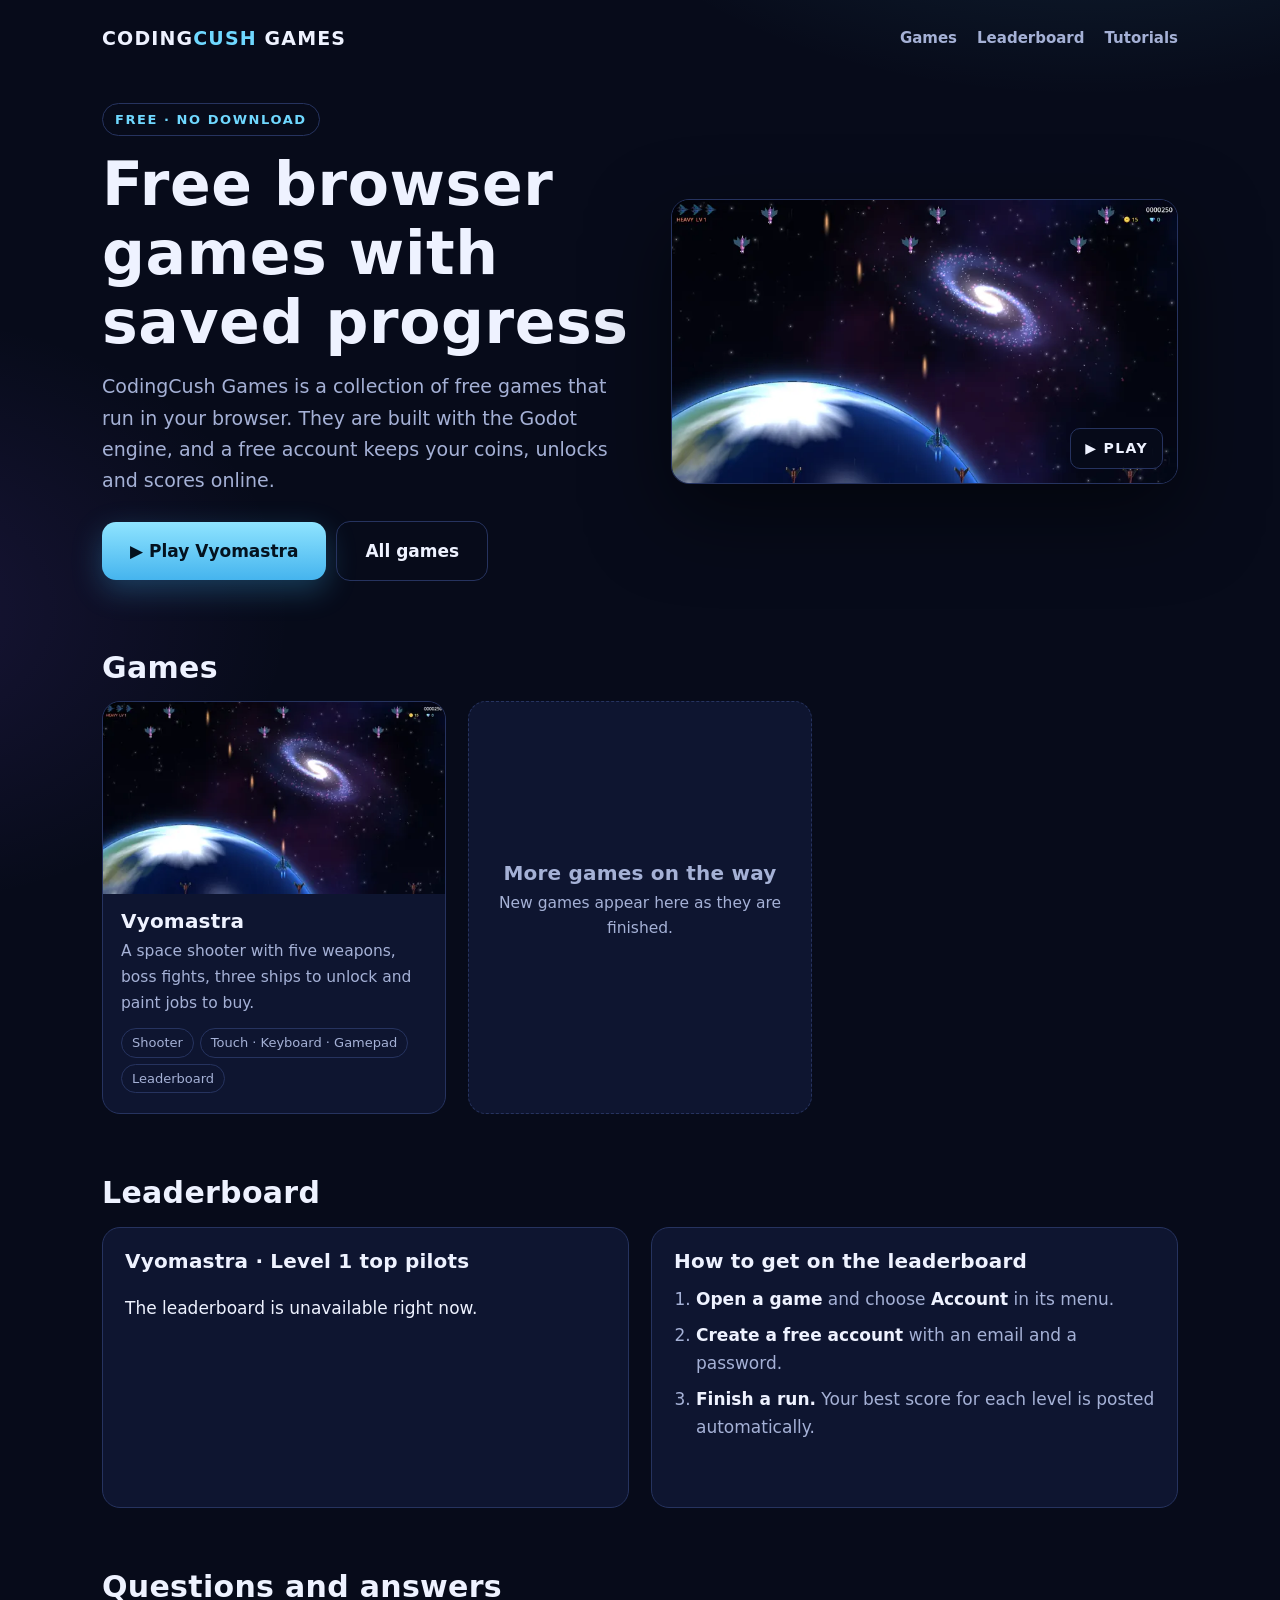
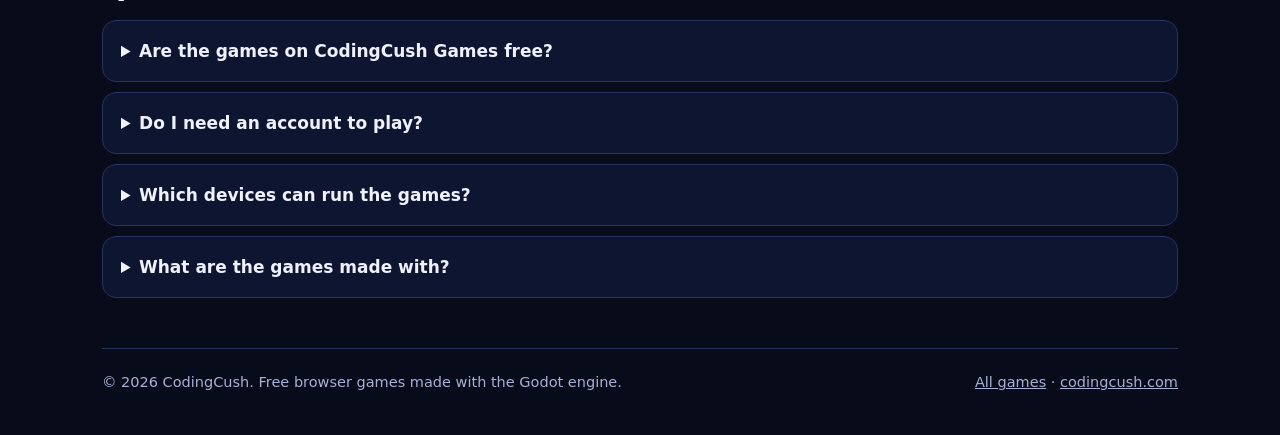
==== index.html @ fcf0a55e "Add games site: hub pages, Vyomastra web build and games API Static pages for games.codingcush.com (" ====
<!DOCTYPE html>
<html lang="en">
<head>
<meta charset="utf-8">
<meta name="viewport" content="width=device-width, initial-scale=1">
<title>CodingCush Games: free browser games with saved progress</title>
<meta name="description" content="Play free games in your browser with no download. Made with the Godot engine by CodingCush. A free account saves your progress and posts your scores to the global leaderboard.">
<link rel="canonical" href="https://games.codingcush.com/">
<meta name="robots" content="index, follow, max-image-preview:large">
<meta property="og:type" content="website">
<meta property="og:site_name" content="CodingCush Games">
<meta property="og:title" content="CodingCush Games: free browser games with saved progress">
<meta property="og:description" content="Play free games in your browser with no download. Made with the Godot engine by CodingCush. A free account saves your progress and posts your scores to the global leaderboard.">
<meta property="og:url" content="https://games.codingcush.com/">
<meta property="og:image" content="https://games.codingcush.com/assets/vyomastra-og.jpg">
<meta property="og:image:width" content="1200">
<meta property="og:image:height" content="630">
<meta name="twitter:card" content="summary_large_image">
<meta name="theme-color" content="#070b1a">
<link rel="icon" href="/favicon.png" type="image/png">
<link rel="apple-touch-icon" href="/icon-192.png">
<link rel="preload" as="image" href="/assets/vyomastra-800.webp" imagesrcset="/assets/vyomastra-480.webp 480w, /assets/vyomastra-800.webp 800w, /assets/vyomastra-1280.webp 1280w" imagesizes="(max-width: 820px) 94vw, 540px" fetchpriority="high">
<style>:root{--bg:#070b1a;--panel:#0e1530;--line:#26335f;--text:#eef2ff;--muted:#a5b1d6;--accent:#6fd8ff;--gold:#ffd166;--radius:18px}
*{box-sizing:border-box}
html{scroll-behavior:smooth}
body{margin:0;background:var(--bg);color:var(--text);font:17px/1.65 system-ui,-apple-system,"Segoe UI",Roboto,Helvetica,Arial,sans-serif;-webkit-font-smoothing:antialiased;
 background-image:radial-gradient(900px 500px at 85% -10%,rgba(95,212,255,.15),transparent 60%),radial-gradient(700px 500px at -10% 30%,rgba(140,90,255,.13),transparent 60%);background-repeat:no-repeat}
a{color:var(--accent)}
img{max-width:100%;height:auto;display:block}
.skip{position:absolute;left:-999px}.skip:focus{left:12px;top:12px;background:#fff;color:#000;padding:8px 12px;border-radius:8px;z-index:9}
:focus-visible{outline:3px solid var(--gold);outline-offset:3px;border-radius:6px}
.wrap{max-width:1120px;margin:0 auto;padding:0 22px}
header.top{display:flex;align-items:center;justify-content:space-between;gap:12px;padding:18px 0}
.brand{font-weight:800;font-size:19px;letter-spacing:.06em;text-decoration:none;color:var(--text)}
.brand span{color:var(--accent)}
nav a{color:var(--muted);text-decoration:none;margin-left:20px;font-weight:600;font-size:15px;padding:8px 0;display:inline-block}
nav a:hover{color:var(--text)}
h1,h2,h3{line-height:1.15;margin:0;letter-spacing:.01em}
h1{font-size:clamp(34px,5.6vw,60px);font-weight:800}
h2{font-size:clamp(24px,3vw,30px);margin-bottom:16px}
h3{font-size:20px}
.hero{display:grid;grid-template-columns:1.05fr 1fr;gap:36px;align-items:center;padding:26px 0 48px}
.tag{display:inline-block;font-size:13px;font-weight:700;letter-spacing:.12em;text-transform:uppercase;color:var(--accent);border:1px solid var(--line);border-radius:99px;padding:5px 12px;margin-bottom:14px}
.lead{color:var(--muted);font-size:19px;max-width:48ch;margin:14px 0 24px}
.btn{display:inline-flex;align-items:center;gap:10px;background:linear-gradient(180deg,#8fe4ff,#45b4ee);color:#04121f;font-weight:800;text-decoration:none;padding:15px 28px;border-radius:14px;box-shadow:0 10px 30px rgba(63,180,240,.3);transition:transform .15s}
.btn:hover{transform:translateY(-2px)}
.btn.ghost{background:none;color:var(--text);border:1px solid var(--line);box-shadow:none;margin-left:10px}
.shot{position:relative;border-radius:var(--radius);overflow:hidden;border:1px solid var(--line);box-shadow:0 30px 80px rgba(0,0,0,.5);display:block;aspect-ratio:1366/768;background:#050816}
.shot .badge{position:absolute;right:14px;bottom:14px;background:rgba(7,11,26,.85);border:1px solid var(--line);padding:8px 14px;border-radius:10px;font-weight:800;font-size:14px;letter-spacing:.1em;color:var(--text)}
section{padding:22px 0 40px}
.grid{display:grid;grid-template-columns:repeat(auto-fill,minmax(260px,1fr));gap:22px}
.card{background:var(--panel);border:1px solid var(--line);border-radius:var(--radius);overflow:hidden;text-decoration:none;color:var(--text);display:flex;flex-direction:column;transition:transform .18s,border-color .18s}
a.card:hover{transform:translateY(-4px);border-color:var(--accent)}
.card .body{padding:16px 18px 20px}
.card p{color:var(--muted);margin:6px 0 12px;font-size:15.5px}
.chips{display:flex;flex-wrap:wrap;gap:6px;padding:0;margin:0;list-style:none}
.chips li{font-size:13px;color:var(--muted);border:1px solid var(--line);border-radius:99px;padding:3px 10px}
.card.soon{align-items:center;justify-content:center;text-align:center;min-height:280px;border-style:dashed;color:var(--muted);padding:24px}
.cols{display:grid;grid-template-columns:1fr 1fr;gap:22px}
.panel{background:var(--panel);border:1px solid var(--line);border-radius:var(--radius);padding:22px}
.panel h3{margin-bottom:12px}
.board{list-style:none;margin:0;padding:0;min-height:200px}
.board li{display:flex;gap:12px;padding:9px 0;border-bottom:1px solid var(--line)}
.board li:last-child{border:0}
.board .place{width:26px;color:var(--muted);font-weight:700}
.board li:first-child .place,.board li:first-child .score{color:var(--gold)}
.board .name{flex:1}
.board .score{font-variant-numeric:tabular-nums;font-weight:700}
.steps{margin:0;padding-left:22px;color:var(--muted)}
.steps li{margin-bottom:8px}
.steps b,.prose b{color:var(--text)}
.prose{max-width:72ch}
.prose p,.prose li{color:var(--muted)}
.prose p{margin:0 0 14px}
table{width:100%;border-collapse:collapse;font-size:15.5px}
caption{text-align:left;color:var(--muted);padding-bottom:8px}
th,td{text-align:left;padding:10px 12px;border-bottom:1px solid var(--line)}
th{color:var(--muted);font-weight:700;font-size:13px;letter-spacing:.06em;text-transform:uppercase}
.scroll{overflow-x:auto}
kbd{background:#182247;border:1px solid var(--line);border-bottom-width:3px;border-radius:7px;padding:1px 8px;font:600 14px ui-monospace,Menlo,Consolas,monospace;color:var(--text)}
.shots{display:grid;grid-template-columns:repeat(auto-fit,minmax(150px,250px));gap:16px}
.shots img{border-radius:14px;border:1px solid var(--line);width:100%}
details{background:var(--panel);border:1px solid var(--line);border-radius:14px;padding:4px 18px;margin-bottom:10px}
summary{cursor:pointer;font-weight:700;padding:12px 0;font-size:17px}
details p{color:var(--muted);margin:0 0 14px}
.crumbs{color:var(--muted);font-size:14px;padding:4px 0 0}
.crumbs a{color:var(--muted)}
.note{border-left:3px solid var(--gold);padding:6px 14px;color:var(--muted);margin:0 0 18px}
footer{border-top:1px solid var(--line);color:var(--muted);padding:22px 0 40px;font-size:14.5px;display:flex;justify-content:space-between;flex-wrap:wrap;gap:10px}
footer a{color:var(--muted)}
@media (max-width:820px){.hero,.cols{grid-template-columns:1fr}.hero{padding-top:8px}nav a{margin-left:14px}.btn.ghost{margin:10px 0 0}}
@media (prefers-reduced-motion:reduce){*{transition:none!important;scroll-behavior:auto}}</style>
<script type="application/ld+json">{"@context":"https://schema.org","@graph":[{"@type":"WebSite","@id":"https://games.codingcush.com/#site","url":"https://games.codingcush.com/","name":"CodingCush Games","description":"Free browser games made with the Godot engine.","publisher":{"@id":"https://codingcush.com/#org"},"inLanguage":"en"},{"@type":"Organization","@id":"https://codingcush.com/#org","name":"CodingCush","url":"https://codingcush.com/"},{"@type":"ItemList","name":"Games","itemListElement":[{"@type":"ListItem","position":1,"url":"https://games.codingcush.com/vyomastra/","name":"Vyomastra"}]},{"@type":"FAQPage","mainEntity":[{"@type":"Question","name":"Are the games on CodingCush Games free?","acceptedAnswer":{"@type":"Answer","text":"Yes. Every game on CodingCush Games is free to play in the browser. There is nothing to download or install, and an account is optional."}},{"@type":"Question","name":"Do I need an account to play?","acceptedAnswer":{"@type":"Answer","text":"No. You can play as a guest and your progress is saved in that browser. A free account saves your progress online, so it follows you to another device, and puts your best scores on the global leaderboard."}},{"@type":"Question","name":"Which devices can run the games?","acceptedAnswer":{"@type":"Answer","text":"The games run in a current version of Chrome, Edge, Firefox or Safari on a phone, tablet, laptop or desktop computer. You can play with touch, a keyboard or a gamepad."}},{"@type":"Question","name":"What are the games made with?","acceptedAnswer":{"@type":"Answer","text":"The games are made with Godot 4, a free and open-source game engine, and exported to WebAssembly so they run inside the browser."}}]}]}</script>
</head>
<body>
<a class="skip" href="#main">Skip to content</a>
<div class="wrap">
<header class="top">
  <a class="brand" href="/">CODING<span>CUSH</span> GAMES</a>
  <nav aria-label="Main"><a href="/#games">Games</a><a href="/#leaderboard">Leaderboard</a><a href="https://codingcush.com/">Tutorials</a></nav>
</header>
<main id="main">

<div class="hero">
  <div>
    <span class="tag">Free · No download</span>
    <h1>Free browser games with saved progress</h1>
    <p class="lead">CodingCush Games is a collection of free games that run in your browser. They are built with the Godot engine, and a free account keeps your coins, unlocks and scores online.</p>
    <a class="btn" href="/vyomastra/play/">▶ Play Vyomastra</a><a class="btn ghost" href="#games">All games</a>
  </div>
  <a class="shot" href="/vyomastra/" aria-label="Vyomastra: game details and how to play"><img src="/assets/vyomastra-800.webp" srcset="/assets/vyomastra-480.webp 480w, /assets/vyomastra-800.webp 800w, /assets/vyomastra-1280.webp 1280w" sizes="(max-width: 820px) 94vw, 540px" width="1366" height="768" alt="Vyomastra gameplay: a blue fighter above Earth shooting at enemy ships near a spiral galaxy" fetchpriority="high" decoding="async"><span class="badge">▶ PLAY</span></a>
</div>

<section id="games" aria-labelledby="games-h">
  <h2 id="games-h">Games</h2>
  <div class="grid">
    <a class="card" href="/vyomastra/">
      <img src="/assets/vyomastra-480.webp" width="480" height="270" alt="" loading="lazy" decoding="async">
      <div class="body">
        <h3>Vyomastra</h3>
        <p>A space shooter with five weapons, boss fights, three ships to unlock and paint jobs to buy.</p>
        <ul class="chips"><li>Shooter</li><li>Touch · Keyboard · Gamepad</li><li>Leaderboard</li></ul>
      </div>
    </a>
    <div class="card soon"><div><h3>More games on the way</h3><p>New games appear here as they are finished.</p></div></div>
  </div>
</section>

<section id="leaderboard" aria-labelledby="board-h">
  <h2 id="board-h">Leaderboard</h2>
  <div class="cols">
    <div class="panel">
      <h3>Vyomastra · Level 1 top pilots</h3>
      <ol class="board" id="board" aria-live="polite"><li><span class="name">Loading…</span></li></ol>
    </div>
    <div class="panel">
      <h3>How to get on the leaderboard</h3>
      <ol class="steps">
        <li><b>Open a game</b> and choose <b>Account</b> in its menu.</li>
        <li><b>Create a free account</b> with an email and a password.</li>
        <li><b>Finish a run.</b> Your best score for each level is posted automatically.</li>
      </ol>
    </div>
  </div>
</section>

<section aria-labelledby="faq-h">
  <h2 id="faq-h">Questions and answers</h2>
  <details><summary>Are the games on CodingCush Games free?</summary><p>Yes. Every game on CodingCush Games is free to play in the browser. There is nothing to download or install, and an account is optional.</p></details><details><summary>Do I need an account to play?</summary><p>No. You can play as a guest and your progress is saved in that browser. A free account saves your progress online, so it follows you to another device, and puts your best scores on the global leaderboard.</p></details><details><summary>Which devices can run the games?</summary><p>The games run in a current version of Chrome, Edge, Firefox or Safari on a phone, tablet, laptop or desktop computer. You can play with touch, a keyboard or a gamepad.</p></details><details><summary>What are the games made with?</summary><p>The games are made with Godot 4, a free and open-source game engine, and exported to WebAssembly so they run inside the browser.</p></details>
</section>
<script>(async function(){const b=document.getElementById("board");if(!b)return;
const one=(t)=>{b.textContent="";const li=document.createElement("li"),s=document.createElement("span");s.className="name";s.textContent=t;li.append(s);b.append(li)};
try{const r=await fetch("/api/index.php?action=scores&game=vyomastra&level=1&limit=8");const rows=(await r.json()).scores||[];
if(!rows.length){one("No scores yet. Be the first!");return}
b.textContent="";rows.forEach((x,i)=>{const li=document.createElement("li");[["place",i+1],["name",x.name],["score",Number(x.score).toLocaleString("en")]].forEach(([c,t])=>{const s=document.createElement("span");s.className=c;s.textContent=t;li.append(s)});b.append(li)})}
catch(e){one("The leaderboard is unavailable right now.")}})();</script>

</main>
<footer><span>© 2026 CodingCush. Free browser games made with the Godot engine.</span><span><a href="/">All games</a> · <a href="https://codingcush.com/">codingcush.com</a></span></footer>
</div>
</body>
</html>
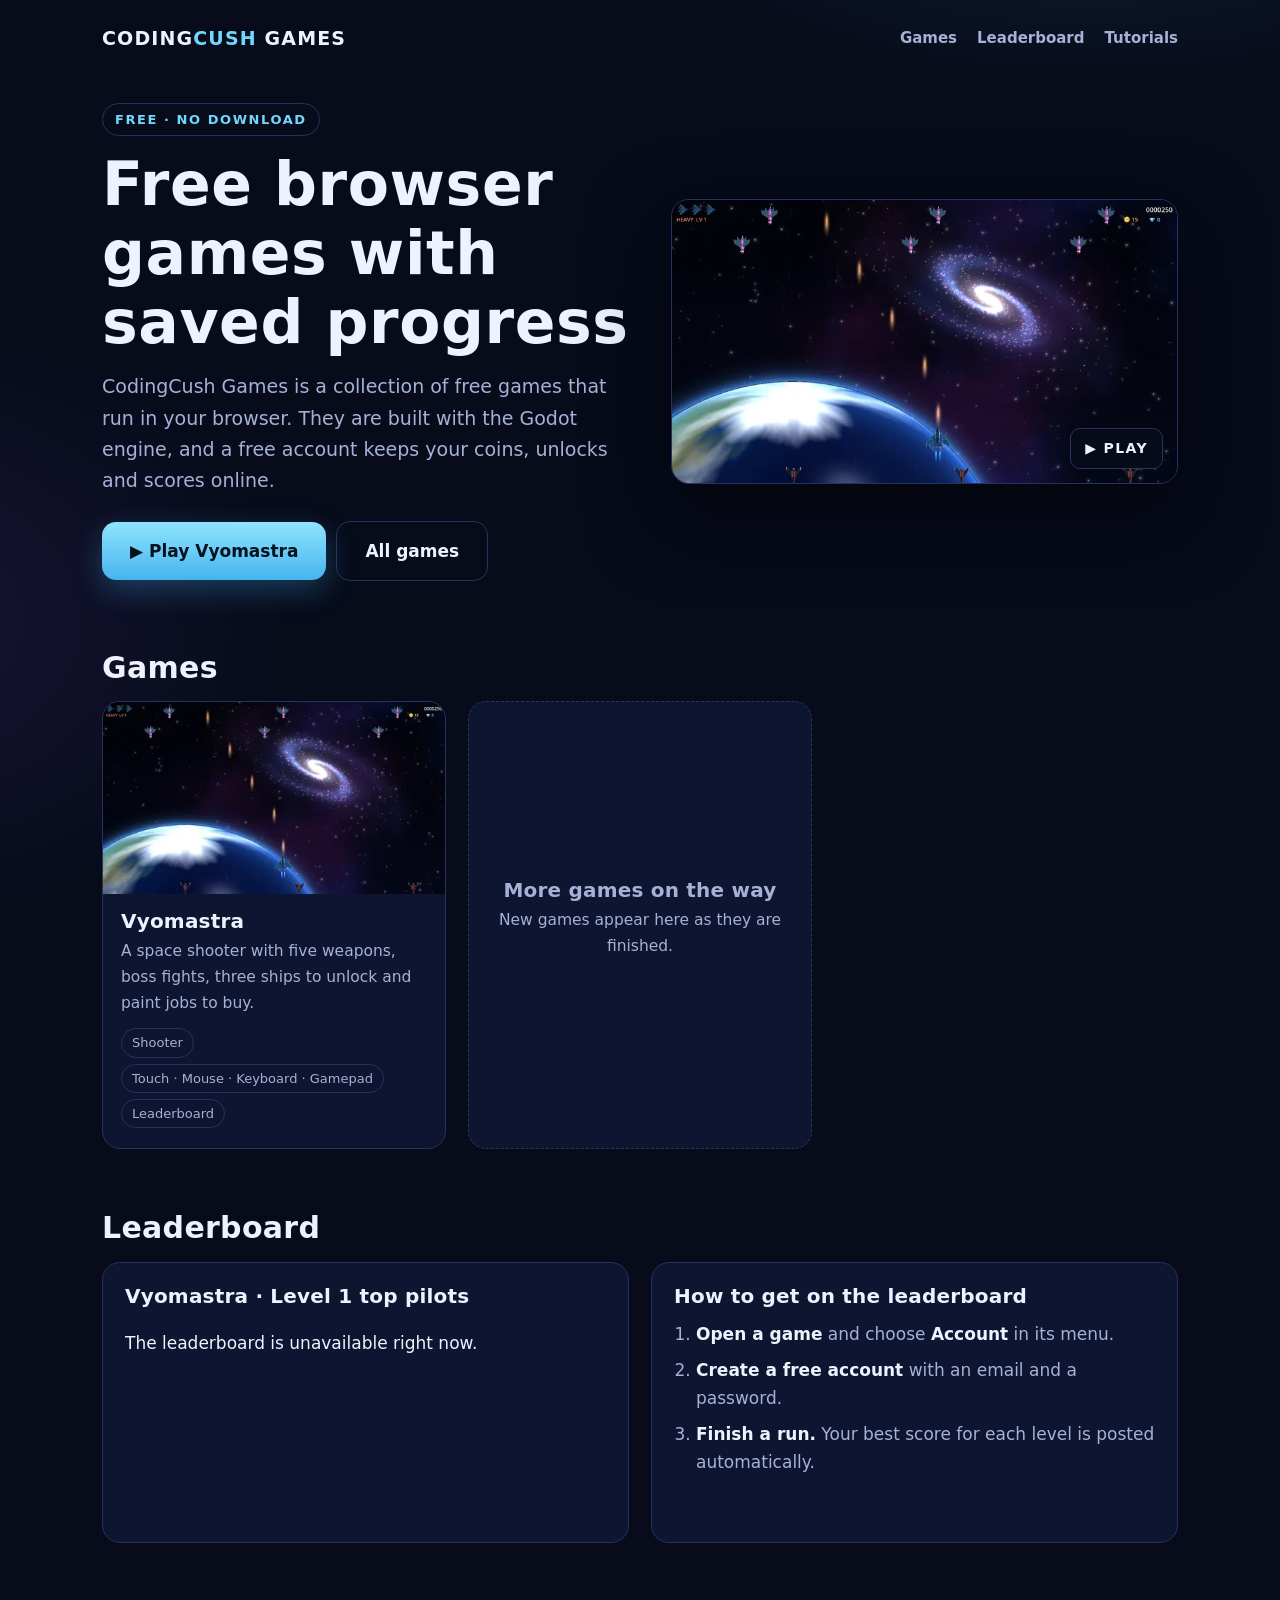
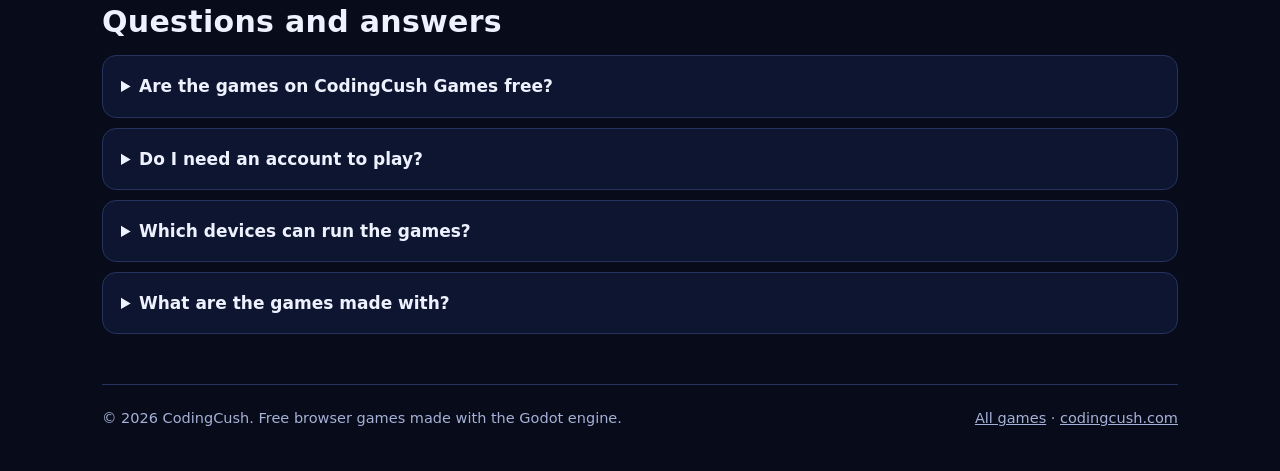
==== commit b6b40ec7: "Update Vyomastra: level 2, touch and mouse controls, new icon Game build now includes the Rock Belt " ====
--- a/index.html
+++ b/index.html
@@ -119,7 +119,7 @@
       <div class="body">
         <h3>Vyomastra</h3>
         <p>A space shooter with five weapons, boss fights, three ships to unlock and paint jobs to buy.</p>
-        <ul class="chips"><li>Shooter</li><li>Touch · Keyboard · Gamepad</li><li>Leaderboard</li></ul>
+        <ul class="chips"><li>Shooter</li><li>Touch · Mouse · Keyboard · Gamepad</li><li>Leaderboard</li></ul>
       </div>
     </a>
     <div class="card soon"><div><h3>More games on the way</h3><p>New games appear here as they are finished.</p></div></div>
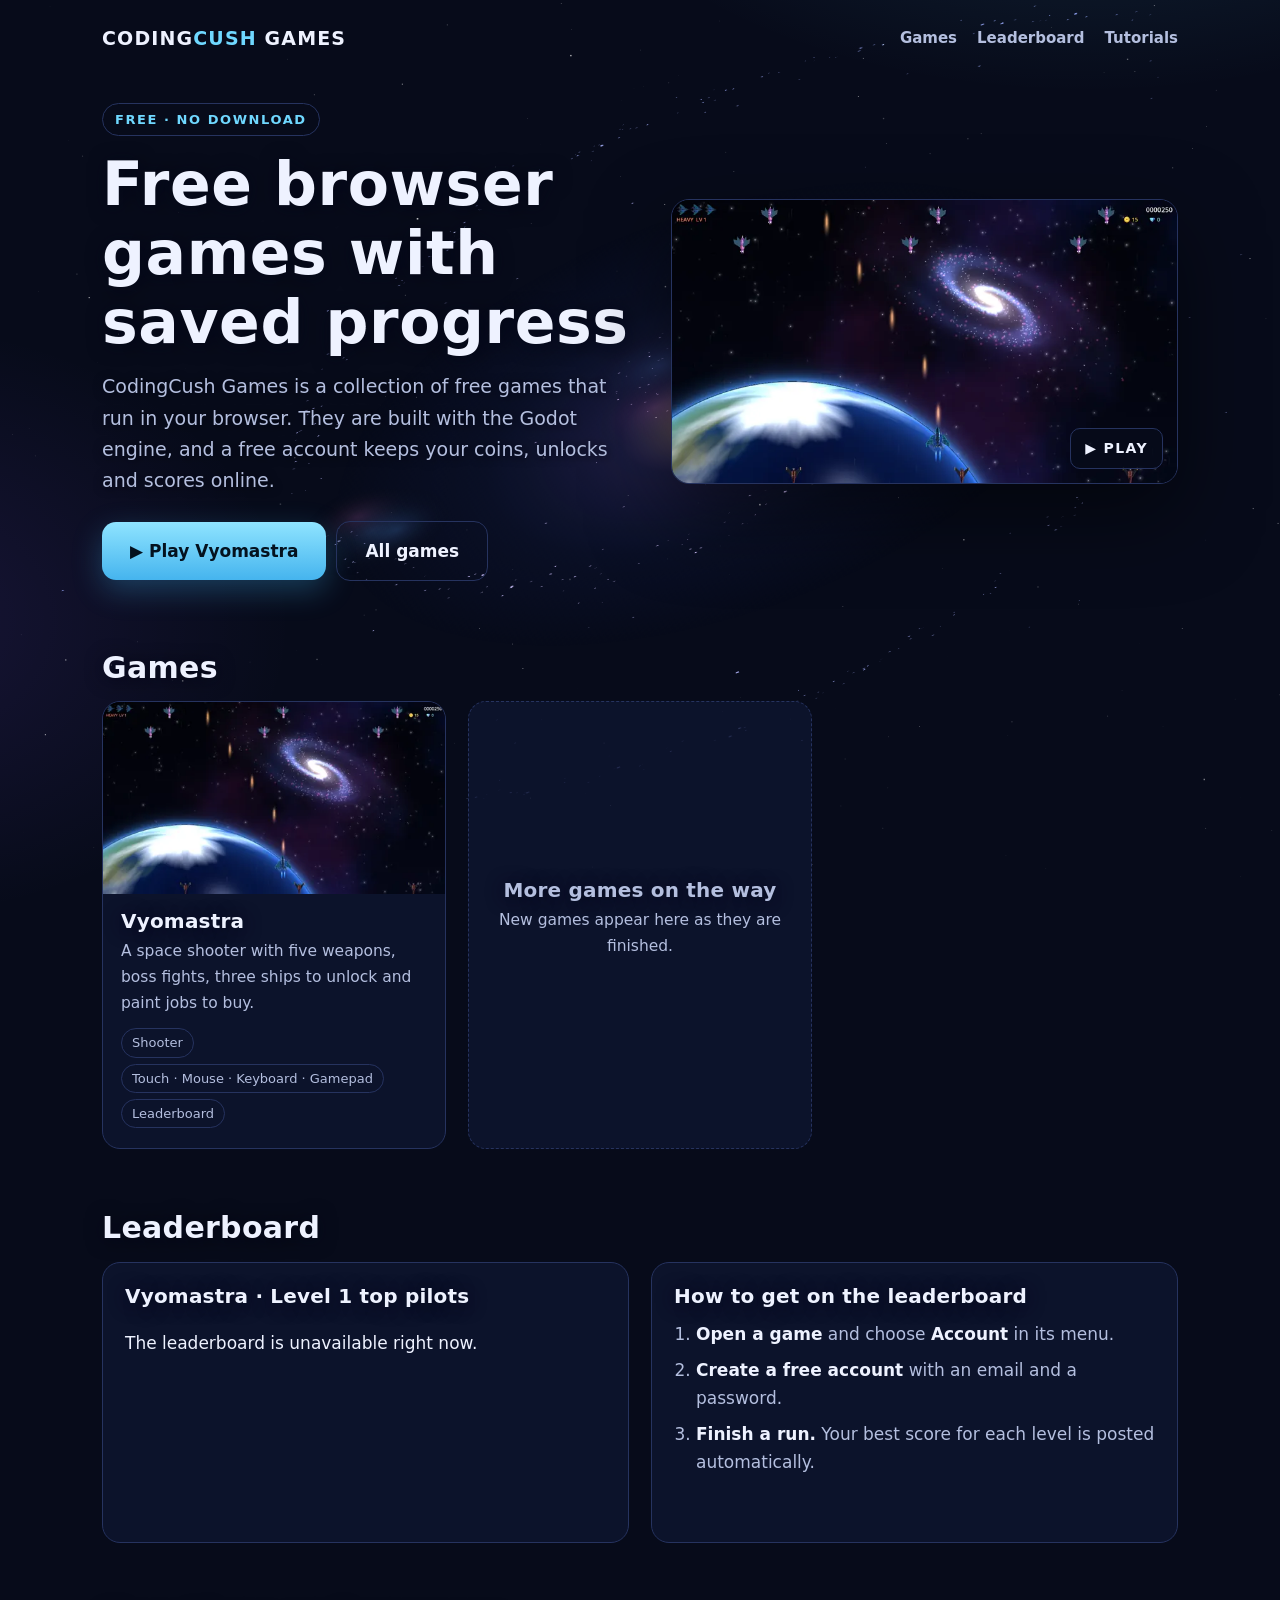
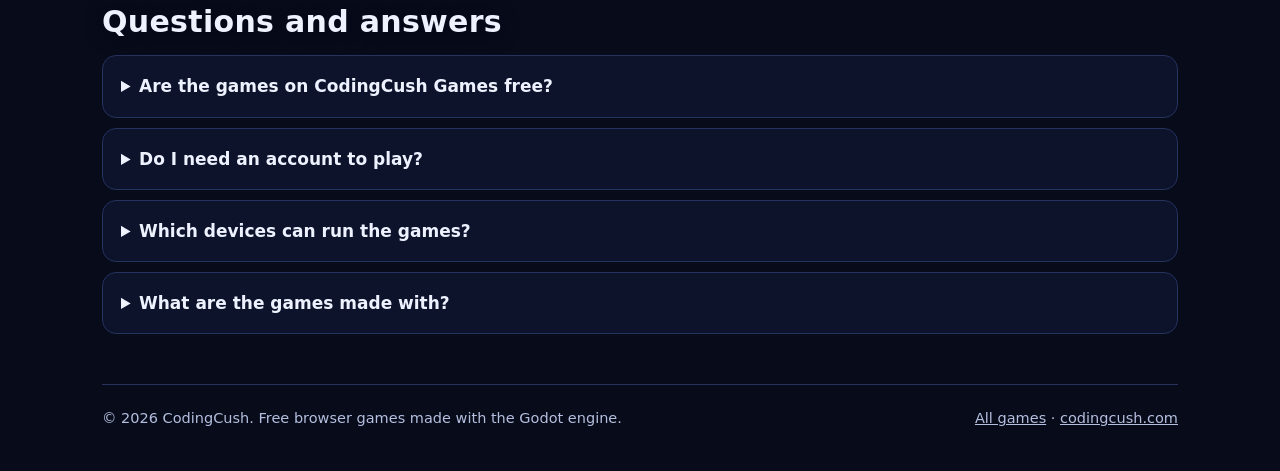
==== commit 02edf982: "Add animated galaxy background to the site pages A canvas behind the content draws a slowly turning " ====
--- a/index.html
+++ b/index.html
@@ -17,11 +17,15 @@
 <meta property="og:image:height" content="630">
 <meta name="twitter:card" content="summary_large_image">
 <meta name="theme-color" content="#070b1a">
-<link rel="icon" href="/favicon.png" type="image/png">
-<link rel="apple-touch-icon" href="/icon-192.png">
+<link rel="icon" href="/favicon.ico" sizes="any">
+<link rel="icon" href="/favicon.png" type="image/png" sizes="64x64">
+<link rel="icon" href="/icon-192.png" type="image/png" sizes="192x192">
+<link rel="apple-touch-icon" href="/apple-touch-icon.png">
+<link rel="manifest" href="/site.webmanifest">
 <link rel="preload" as="image" href="/assets/vyomastra-800.webp" imagesrcset="/assets/vyomastra-480.webp 480w, /assets/vyomastra-800.webp 800w, /assets/vyomastra-1280.webp 1280w" imagesizes="(max-width: 820px) 94vw, 540px" fetchpriority="high">
-<style>:root{--bg:#070b1a;--panel:#0e1530;--line:#26335f;--text:#eef2ff;--muted:#a5b1d6;--accent:#6fd8ff;--gold:#ffd166;--radius:18px}
+<style>:root{--bg:#070b1a;--panel:rgba(14,21,48,.82);--line:#26335f;--text:#eef2ff;--muted:#b4bfdf;--accent:#6fd8ff;--gold:#ffd166;--radius:18px}
 *{box-sizing:border-box}
+#sky{position:fixed;inset:0;width:100%;height:100%;z-index:-1;pointer-events:none;opacity:0;transition:opacity 1.2s}
 html{scroll-behavior:smooth}
 body{margin:0;background:var(--bg);color:var(--text);font:17px/1.65 system-ui,-apple-system,"Segoe UI",Roboto,Helvetica,Arial,sans-serif;-webkit-font-smoothing:antialiased;
  background-image:radial-gradient(900px 500px at 85% -10%,rgba(95,212,255,.15),transparent 60%),radial-gradient(700px 500px at -10% 30%,rgba(140,90,255,.13),transparent 60%);background-repeat:no-repeat}
@@ -35,7 +39,8 @@
 .brand span{color:var(--accent)}
 nav a{color:var(--muted);text-decoration:none;margin-left:20px;font-weight:600;font-size:15px;padding:8px 0;display:inline-block}
 nav a:hover{color:var(--text)}
-h1,h2,h3{line-height:1.15;margin:0;letter-spacing:.01em}
+h1,h2,h3{line-height:1.15;margin:0;letter-spacing:.01em;text-shadow:0 2px 18px rgba(4,8,24,.9)}
+.lead,.prose p,.crumbs{text-shadow:0 1px 10px rgba(4,8,24,.95)}
 h1{font-size:clamp(34px,5.6vw,60px);font-weight:800}
 h2{font-size:clamp(24px,3vw,30px);margin-bottom:16px}
 h3{font-size:20px}
@@ -93,6 +98,7 @@
 <script type="application/ld+json">{"@context":"https://schema.org","@graph":[{"@type":"WebSite","@id":"https://games.codingcush.com/#site","url":"https://games.codingcush.com/","name":"CodingCush Games","description":"Free browser games made with the Godot engine.","publisher":{"@id":"https://codingcush.com/#org"},"inLanguage":"en"},{"@type":"Organization","@id":"https://codingcush.com/#org","name":"CodingCush","url":"https://codingcush.com/"},{"@type":"ItemList","name":"Games","itemListElement":[{"@type":"ListItem","position":1,"url":"https://games.codingcush.com/vyomastra/","name":"Vyomastra"}]},{"@type":"FAQPage","mainEntity":[{"@type":"Question","name":"Are the games on CodingCush Games free?","acceptedAnswer":{"@type":"Answer","text":"Yes. Every game on CodingCush Games is free to play in the browser. There is nothing to download or install, and an account is optional."}},{"@type":"Question","name":"Do I need an account to play?","acceptedAnswer":{"@type":"Answer","text":"No. You can play as a guest and your progress is saved in that browser. A free account saves your progress online, so it follows you to another device, and puts your best scores on the global leaderboard."}},{"@type":"Question","name":"Which devices can run the games?","acceptedAnswer":{"@type":"Answer","text":"The games run in a current version of Chrome, Edge, Firefox or Safari on a phone, tablet, laptop or desktop computer. You can play with touch, a keyboard or a gamepad."}},{"@type":"Question","name":"What are the games made with?","acceptedAnswer":{"@type":"Answer","text":"The games are made with Godot 4, a free and open-source game engine, and exported to WebAssembly so they run inside the browser."}}]}]}</script>
 </head>
 <body>
+<canvas id="sky" aria-hidden="true"></canvas>
 <a class="skip" href="#main">Skip to content</a>
 <div class="wrap">
 <header class="top">
@@ -158,5 +164,50 @@
 </main>
 <footer><span>© 2026 CodingCush. Free browser games made with the Godot engine.</span><span><a href="/">All games</a> · <a href="https://codingcush.com/">codingcush.com</a></span></footer>
 </div>
+<script>(function(){
+var c=document.getElementById("sky");if(!c||!c.getContext)return;
+var still=matchMedia("(prefers-reduced-motion: reduce)").matches,x=c.getContext("2d"),W,H,D,stars=[],gal,gs,left=0,clouds=0,t=0,mx=0,my=0,px=0,py=0,cx=-999,cy=-999,run=true;
+function rnd(a,b){return a+Math.random()*(b-a)}
+function galaxy(){ // drawn once into its own canvas, then only rotated: cheap on every frame
+ gs=Math.round(Math.min(Math.max(W,H)*1.15,1500)*D);gal=document.createElement("canvas");gal.width=gal.height=gs;
+ var g=gal.getContext("2d"),m=gs/2;
+ var core=g.createRadialGradient(m,m,0,m,m,m*.55);core.addColorStop(0,"rgba(255,240,215,.9)");core.addColorStop(.06,"rgba(255,205,160,.42)");core.addColorStop(.25,"rgba(130,110,255,.16)");core.addColorStop(.6,"rgba(70,100,255,.05)");core.addColorStop(1,"rgba(60,90,255,0)");
+ g.fillStyle=core;g.fillRect(0,0,gs,gs);g.globalCompositeOperation="lighter";left=W<700?3600:9000;clouds=70;paint();
+}
+function paint(){ // a slice per frame, so building the picture never makes the page stutter
+ var g=gal.getContext("2d"),m=gs/2,i,r,a,k,n=Math.min(left,500);
+ for(i=0;i<n;i++){k=Math.pow(Math.random(),.62);r=k*m*.96;a=(left-i)%2*3.1416+k*5.6+rnd(-.26,.26)*(1.15-k)+(Math.random()<.18?rnd(-1.2,1.2):0);
+  g.fillStyle="rgba("+Math.round(150+105*(1-k))+","+Math.round(170+50*(1-k))+",255,"+(0.3+Math.random()*.65).toFixed(2)+")";
+  var s=(Math.random()<.05?2.8:rnd(.8,1.9))*D;g.fillRect(m+Math.cos(a)*r+rnd(-9,9)*D*k,m+Math.sin(a)*r+rnd(-9,9)*D*k,s,s);}
+ left-=n;
+ for(i=0;i<6&&clouds>0;i++,clouds--){k=Math.pow(Math.random(),.7);r=k*m*.85;a=(clouds%2)*3.1416+k*5.6+rnd(-.15,.15);var bx=m+Math.cos(a)*r,by=m+Math.sin(a)*r,br=rnd(30,80)*D,c2=g.createRadialGradient(bx,by,0,bx,by,br);c2.addColorStop(0,clouds%3?"rgba(90,160,255,.16)":"rgba(255,110,190,.14)");c2.addColorStop(1,"rgba(0,0,0,0)");g.fillStyle=c2;g.fillRect(bx-br,by-br,br*2,br*2);}
+ if(left>0||clouds>0){if(still)draw();requestAnimationFrame(paint)}else if(still)draw();
+}
+function size(){D=Math.min(window.devicePixelRatio||1,1.5);W=innerWidth;H=innerHeight;c.width=W*D;c.height=H*D;
+ stars=[];var n=Math.min(260,Math.round(W*H/5200)),i;for(i=0;i<n;i++)stars.push({x:Math.random(),y:Math.random(),z:rnd(.2,1),p:rnd(0,6.3),s:rnd(.6,1.7)});galaxy();draw();}
+function draw(){
+ x.setTransform(1,0,0,1,0,0);x.clearRect(0,0,c.width,c.height);
+ px+=(mx-px)*.05;py+=(my-py)*.05;
+ var gx=(W*(W<700?.5:.56)+px*-46)*D,gy=(H*.46+py*-32-scrollY*.1)*D,i,s,sx,sy,d,b;
+ x.save();x.translate(gx,gy);x.rotate(-.35);x.scale(1,.5);x.rotate(t*.03);x.globalAlpha=W<700?.6:.95;x.drawImage(gal,-gs/2,-gs/2);x.restore();
+ for(i=0;i<stars.length;i++){s=stars[i];
+  sx=((s.x*W+px*-70*s.z)%W+W)%W;sy=((s.y*H+py*-50*s.z-scrollY*.25*s.z)%H+H)%H;
+  d=Math.hypot(sx-cx,sy-cy);b=.35+.3*Math.sin(t*1.6+s.p)+(d<150?(1-d/150)*.9:0);
+  if(d<150){sx+=(sx-cx)/d*(150-d)*.12;sy+=(sy-cy)/d*(150-d)*.12}
+  x.globalAlpha=Math.min(1,b*s.z+.15);x.fillStyle=d<150?"#bfeaff":"#fff";var r=s.s*s.z*D*(d<150?1.5:1);x.fillRect(sx*D,sy*D,r,r);}
+ if(cx>-900){var h=x.createRadialGradient(cx*D,cy*D,0,cx*D,cy*D,190*D);h.addColorStop(0,"rgba(111,216,255,.11)");h.addColorStop(1,"rgba(111,216,255,0)");x.globalAlpha=1;x.fillStyle=h;x.fillRect((cx-190)*D,(cy-190)*D,380*D,380*D);}
+}
+function loop(){if(!run)return;t+=1/60;draw();requestAnimationFrame(loop)}
+function point(e){var p=e.touches?e.touches[0]:e;if(!p)return;cx=p.clientX;cy=p.clientY;mx=cx/W*2-1;my=cy/H*2-1;if(still)draw()}
+function start(){size();c.style.opacity=1;if(!still)requestAnimationFrame(loop);
+ addEventListener("pointermove",point,{passive:true});addEventListener("touchmove",point,{passive:true});
+ addEventListener("pointerleave",function(){cx=cy=-999});
+ var rt;addEventListener("resize",function(){clearTimeout(rt);rt=setTimeout(size,160)});
+ addEventListener("scroll",function(){if(still)draw()},{passive:true});
+ document.addEventListener("visibilitychange",function(){var was=run;run=!document.hidden;if(run&&!was&&!still)requestAnimationFrame(loop)});}
+// Wait until the page itself has finished loading, so the animation never delays the content.
+function later(){setTimeout(function(){(window.requestIdleCallback||function(f){setTimeout(f,1)})(start)},600)}
+if(document.readyState==="complete")later();else addEventListener("load",later);
+})();</script>
 </body>
 </html>
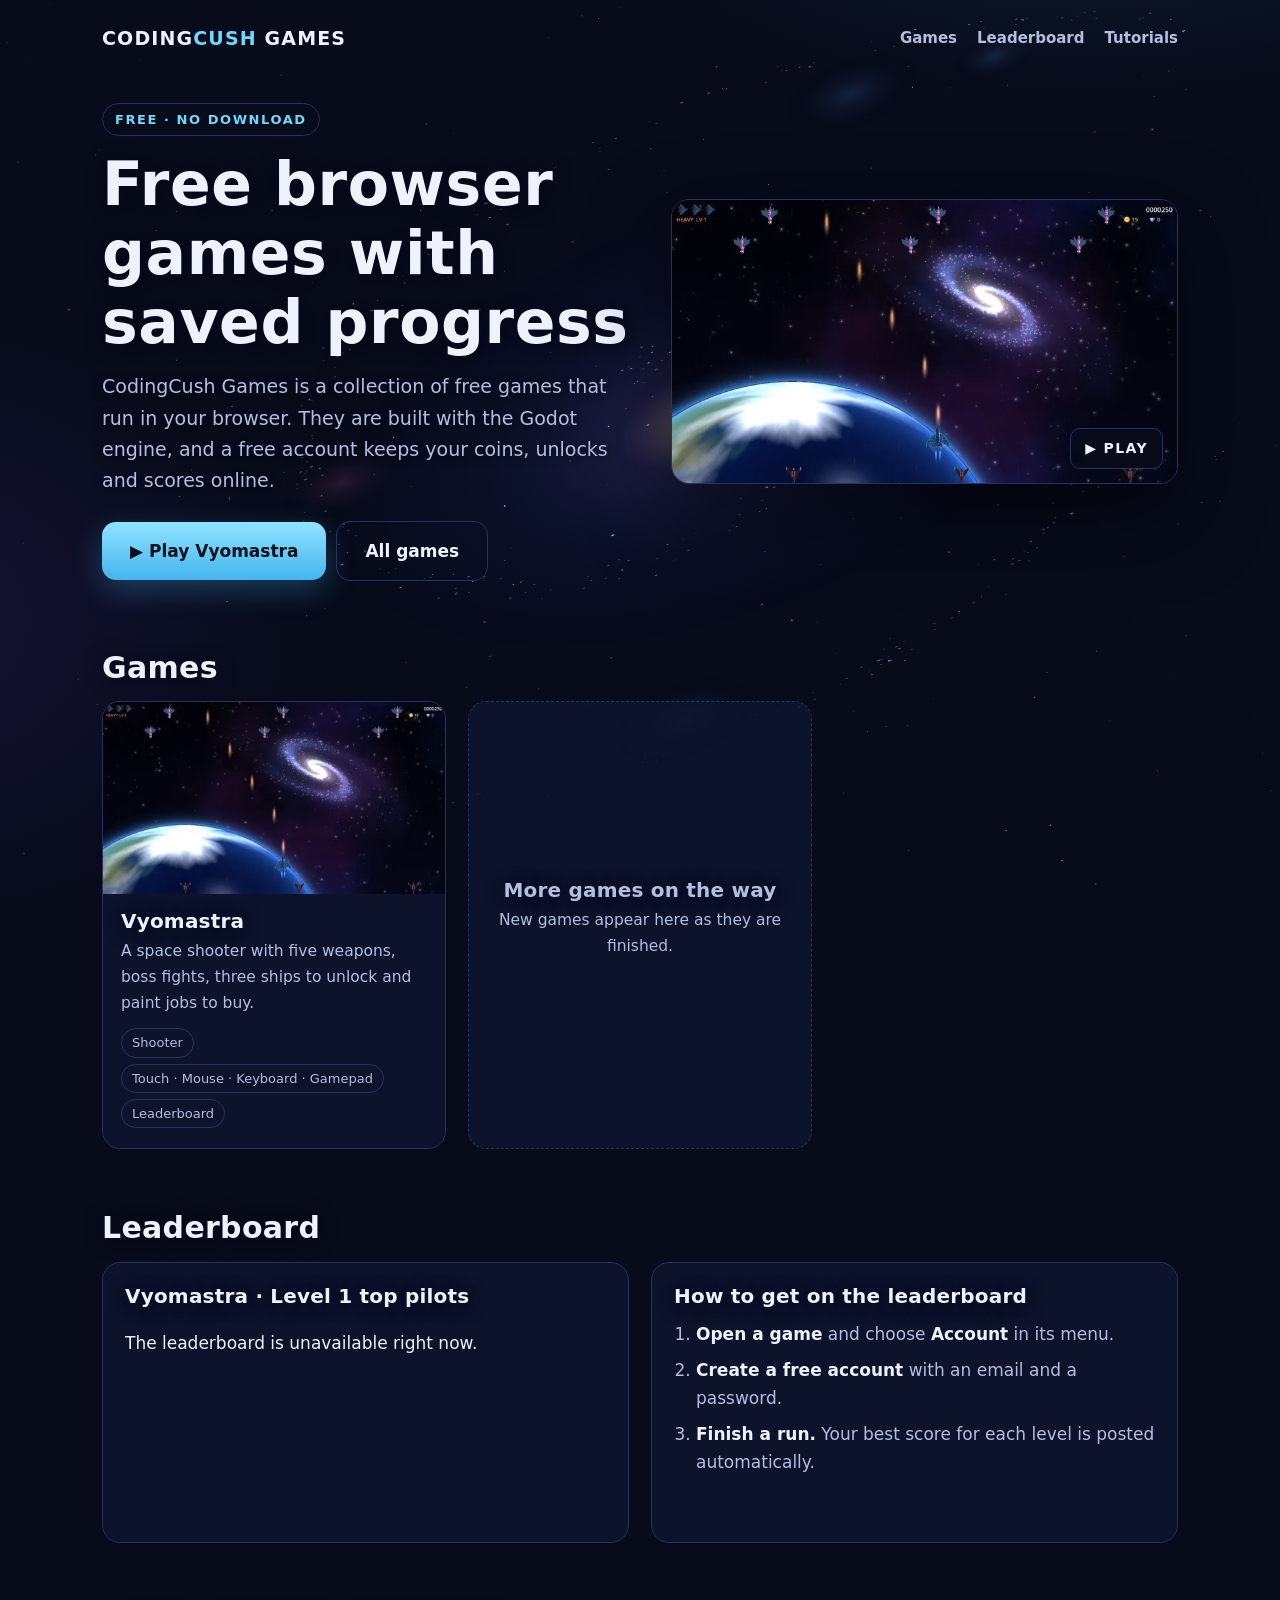
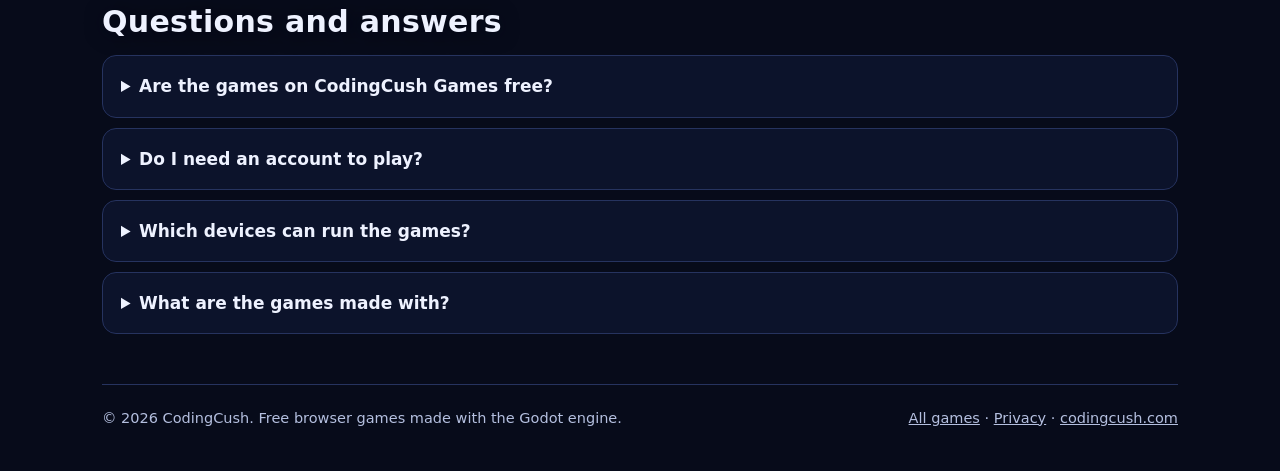
==== commit f16a2652: "Add privacy policy page and in-game account deletion Co-Authored-By: Claude Fable 5.2 <noreply@anthr" ====
--- a/index.html
+++ b/index.html
@@ -162,7 +162,7 @@
 catch(e){one("The leaderboard is unavailable right now.")}})();</script>
 
 </main>
-<footer><span>© 2026 CodingCush. Free browser games made with the Godot engine.</span><span><a href="/">All games</a> · <a href="https://codingcush.com/">codingcush.com</a></span></footer>
+<footer><span>© 2026 CodingCush. Free browser games made with the Godot engine.</span><span><a href="/">All games</a> · <a href="/privacy/">Privacy</a> · <a href="https://codingcush.com/">codingcush.com</a></span></footer>
 </div>
 <script>(function(){
 var c=document.getElementById("sky");if(!c||!c.getContext)return;
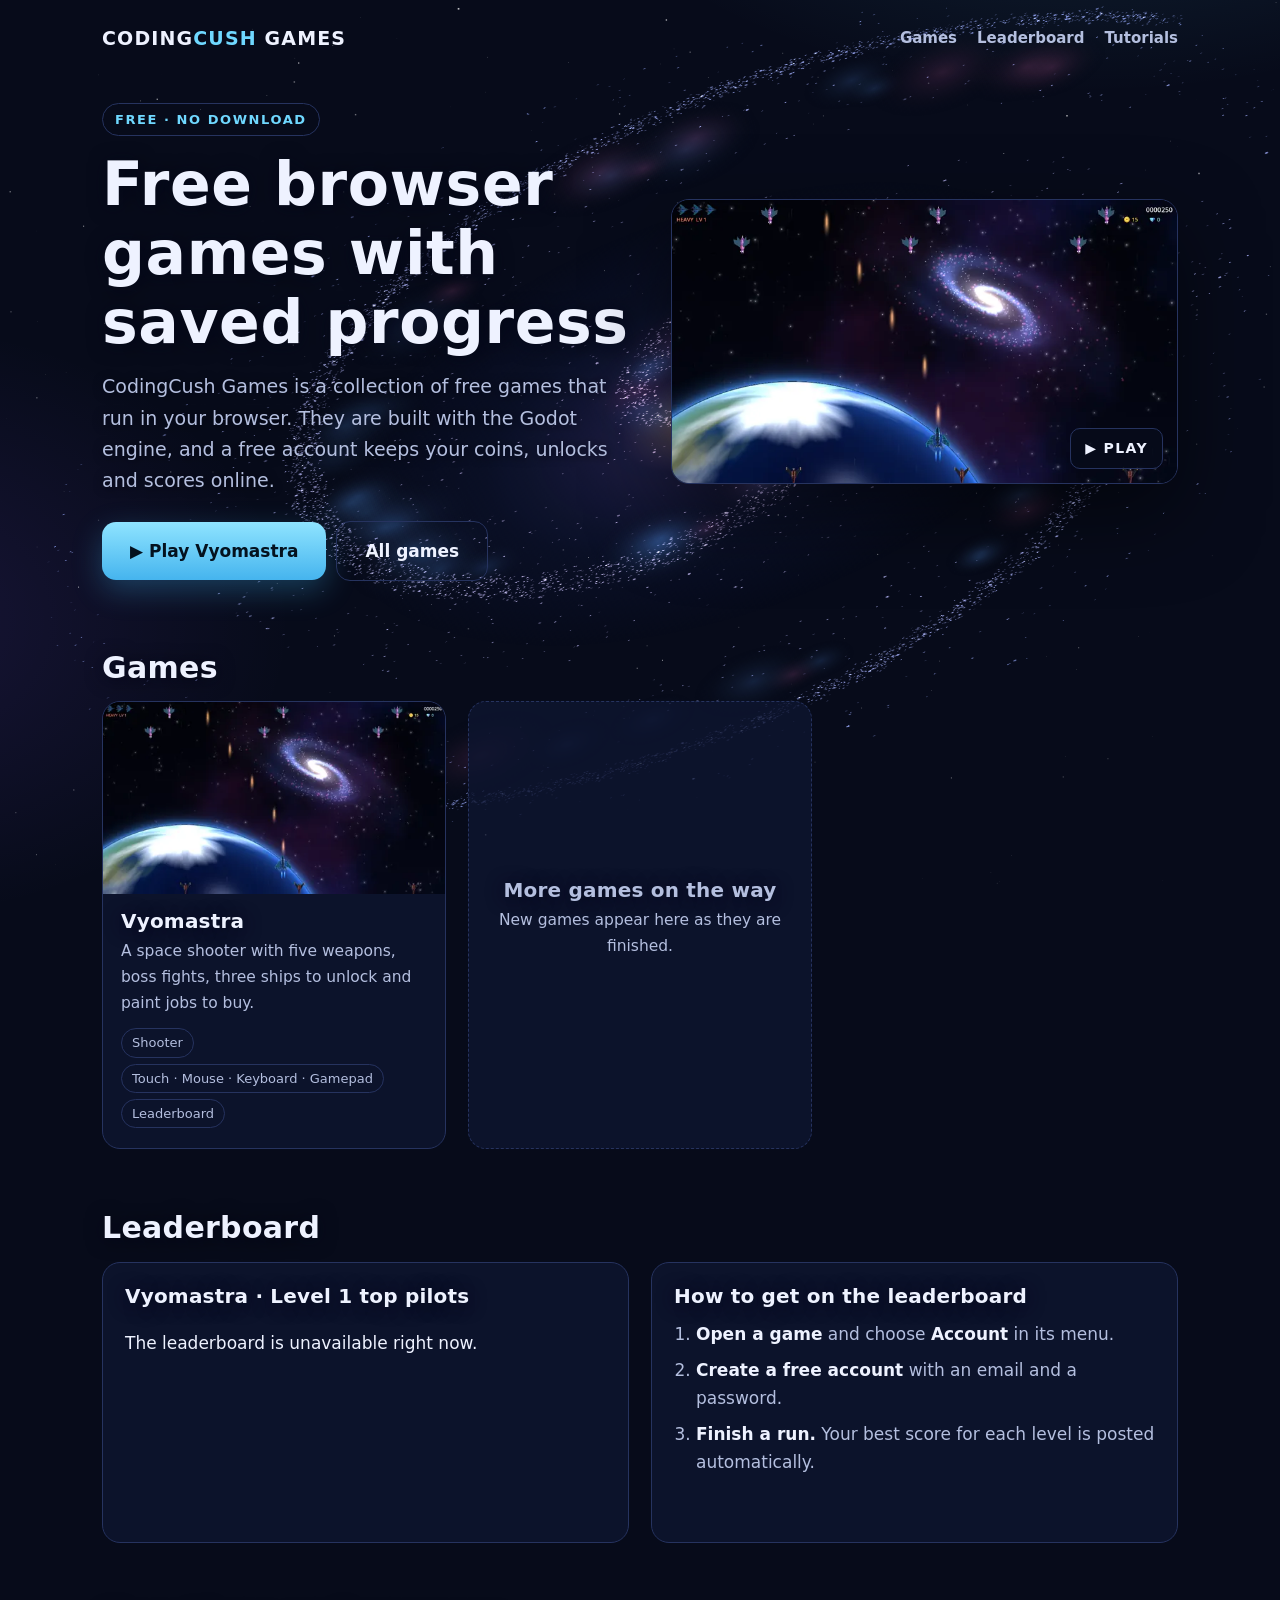
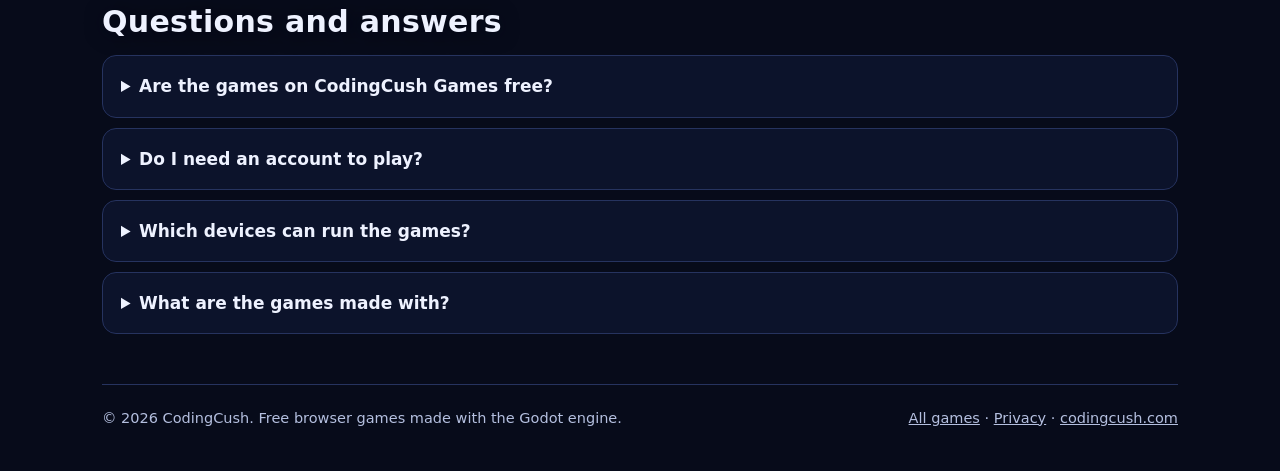
==== commit 8123b570: "Games admin moves to the CodingCush admin panel: settings table, live site config, sign-in and platf" ====
--- a/index.html
+++ b/index.html
@@ -23,7 +23,10 @@
 <link rel="apple-touch-icon" href="/apple-touch-icon.png">
 <link rel="manifest" href="/site.webmanifest">
 <link rel="preload" as="image" href="/assets/vyomastra-800.webp" imagesrcset="/assets/vyomastra-480.webp 480w, /assets/vyomastra-800.webp 800w, /assets/vyomastra-1280.webp 1280w" imagesizes="(max-width: 820px) 94vw, 540px" fetchpriority="high">
-<style>:root{--bg:#070b1a;--panel:rgba(14,21,48,.82);--line:#26335f;--text:#eef2ff;--muted:#b4bfdf;--accent:#6fd8ff;--gold:#ffd166;--radius:18px}
+<style>.notice{display:block;position:relative;z-index:3;text-align:center;padding:10px 16px;font:600 14px/1.4 system-ui,sans-serif;color:#06131f;text-decoration:none}
+.notice-info{background:#6fd8ff}.notice-good{background:#7ef0b0}.notice-warn{background:#ffcf5a}
+a.notice:hover{text-decoration:underline}
+:root{--bg:#070b1a;--panel:rgba(14,21,48,.82);--line:#26335f;--text:#eef2ff;--muted:#b4bfdf;--accent:#6fd8ff;--gold:#ffd166;--radius:18px}
 *{box-sizing:border-box}
 #sky{position:fixed;inset:0;width:100%;height:100%;z-index:-1;pointer-events:none;opacity:0;transition:opacity 1.2s}
 html{scroll-behavior:smooth}
@@ -209,5 +212,33 @@
 function later(){setTimeout(function(){(window.requestIdleCallback||function(f){setTimeout(f,1)})(start)},600)}
 if(document.readyState==="complete")later();else addEventListener("load",later);
 })();</script>
+<script>(function () {
+  var where = location.pathname.replace(/^\/|\/$/g, '').replace(/[^a-z0-9]+/gi, '_').toLowerCase().slice(0, 16) || 'home';
+  function send(name, detail) {
+    try {
+      var body = JSON.stringify({ game: 'hub', name: name, level: 0, detail: detail });
+      if (navigator.sendBeacon) { navigator.sendBeacon('/api/index.php?action=event', new Blob([body], { type: 'text/plain' })); }
+    } catch (e) { /* counting must never get in the way */ }
+  }
+  try {
+    if (!sessionStorage.getItem('vy_seen_' + where)) { sessionStorage.setItem('vy_seen_' + where, '1'); send('page_view', where); }
+  } catch (e) { send('page_view', where); }
+  document.addEventListener('click', function (e) {
+    var link = e.target.closest && e.target.closest('a[href*="/play/"]');
+    if (link) { send('play_click', where); }
+  });
+  window.addEventListener('appinstalled', function () { send('install', 'hub'); });
+  fetch('/api/index.php?action=site_config').then(function (r) { return r.json(); }).then(function (c) {
+    var text = '', link = '', tone = 'info';
+    if (c.maintenance && c.maintenance.on) { text = c.maintenance.message || 'The games are being updated. Please check back in a little while.'; tone = 'warn'; }
+    else if (c.notice && c.notice.text) { text = c.notice.text; link = c.notice.link || ''; tone = c.notice.tone || 'info'; }
+    if (!text) { return; }
+    var bar = document.createElement(link ? 'a' : 'div');
+    bar.className = 'notice notice-' + (/^(info|good|warn)$/.test(tone) ? tone : 'info');
+    bar.textContent = text;
+    if (link && /^(https?:)?\//.test(link)) { bar.href = link; }
+    document.body.insertBefore(bar, document.body.firstChild.nextSibling);
+  }).catch(function () {});
+})();</script>
 </body>
 </html>
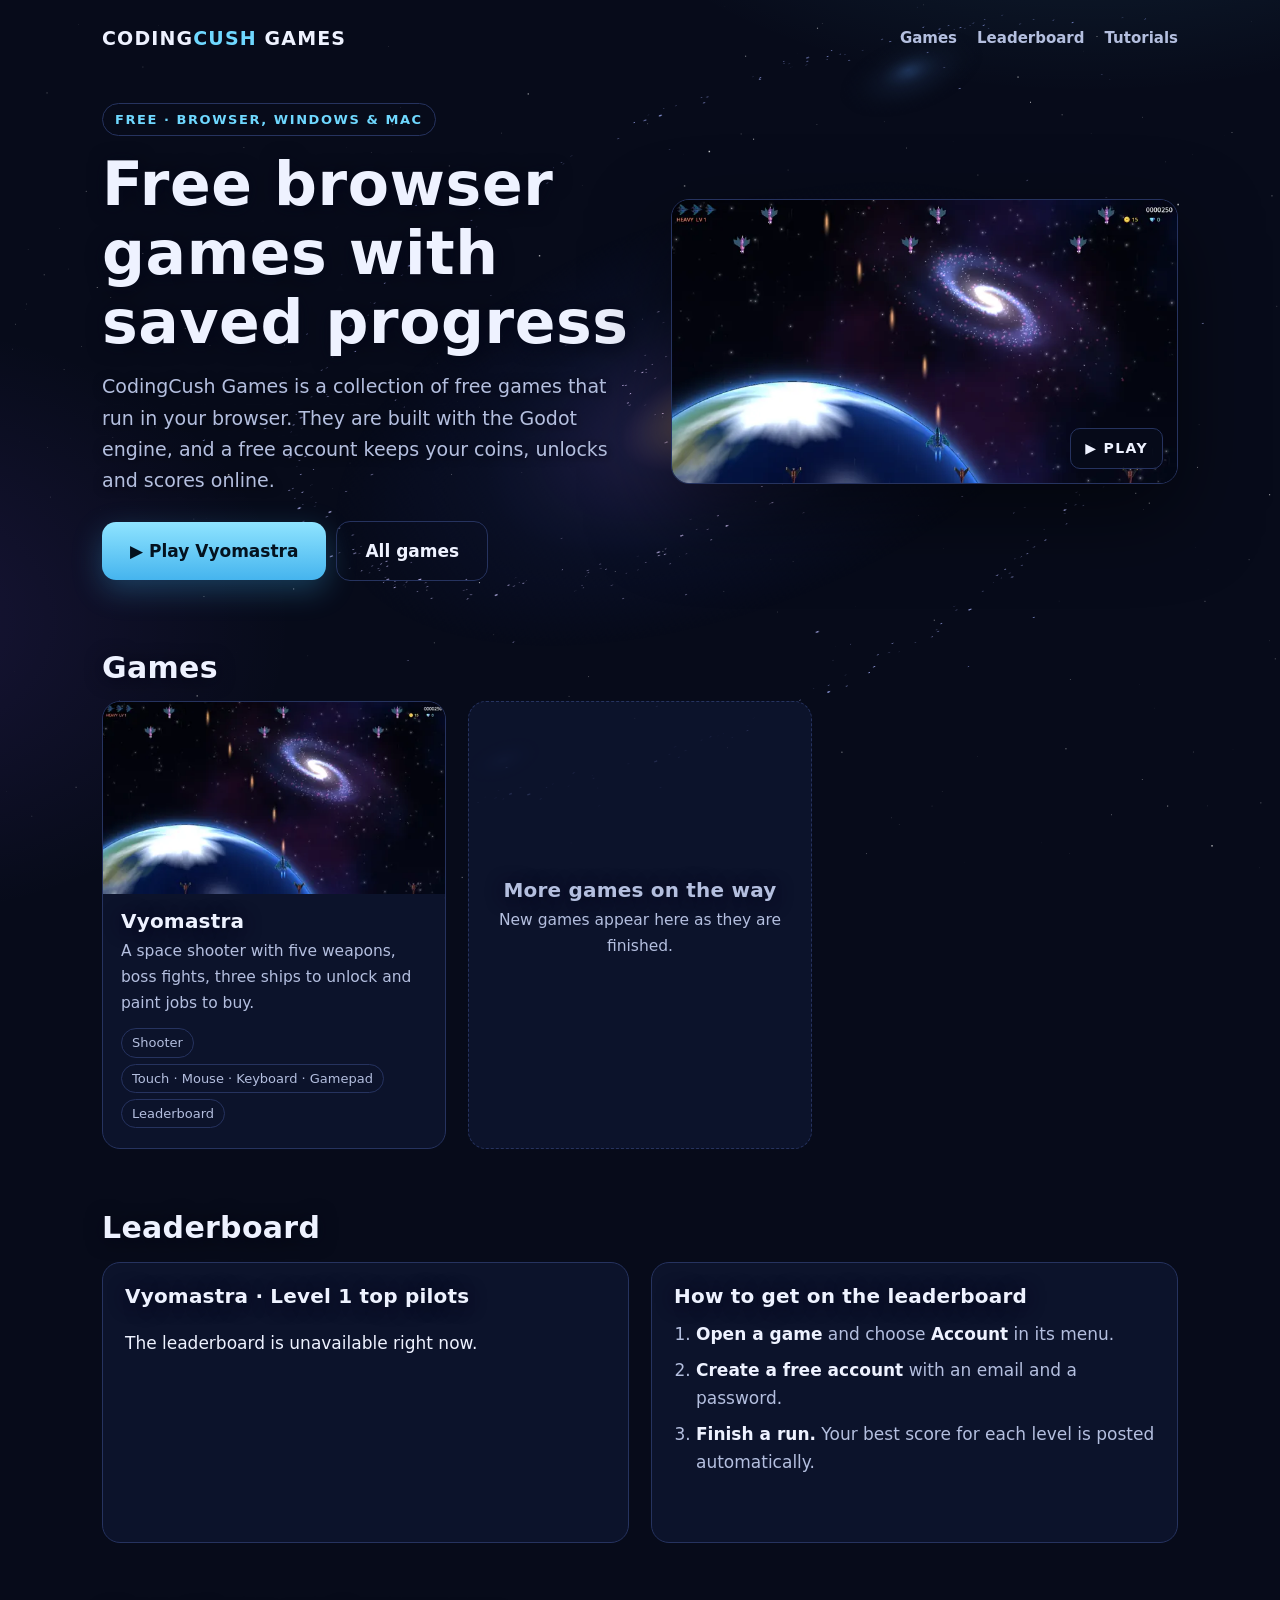
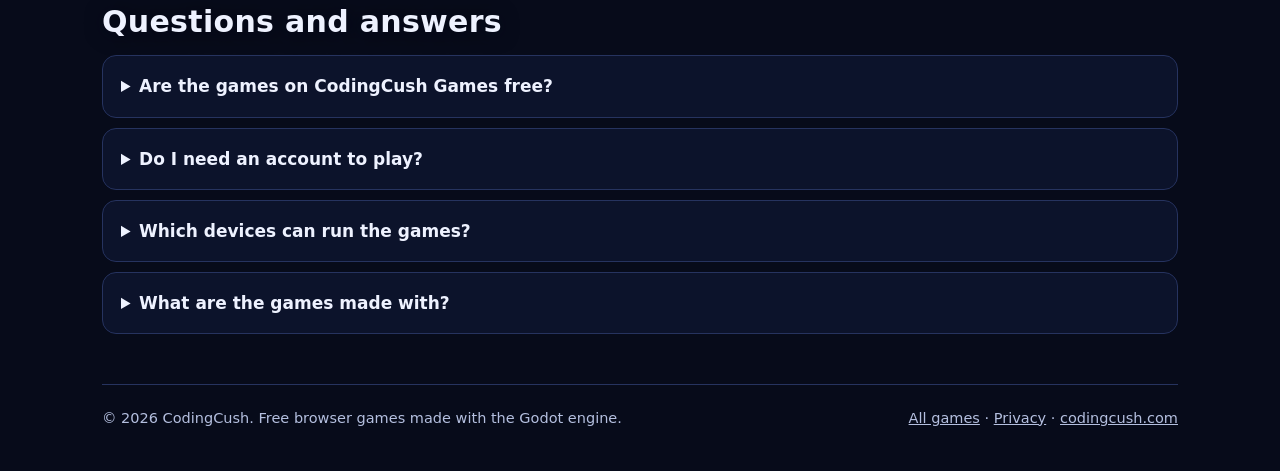
==== commit 83a2004f: "Vyomastra 1.11.1: Windows and macOS downloads with a download box on the game page; download clicks " ====
--- a/index.html
+++ b/index.html
@@ -4,13 +4,13 @@
 <meta charset="utf-8">
 <meta name="viewport" content="width=device-width, initial-scale=1">
 <title>CodingCush Games: free browser games with saved progress</title>
-<meta name="description" content="Play free games in your browser with no download. Made with the Godot engine by CodingCush. A free account saves your progress and posts your scores to the global leaderboard.">
+<meta name="description" content="Play free games in your browser, or download them for Windows and macOS. Made with the Godot engine by CodingCush. A free account saves your progress and posts your scores to the global leaderboard.">
 <link rel="canonical" href="https://games.codingcush.com/">
 <meta name="robots" content="index, follow, max-image-preview:large">
 <meta property="og:type" content="website">
 <meta property="og:site_name" content="CodingCush Games">
 <meta property="og:title" content="CodingCush Games: free browser games with saved progress">
-<meta property="og:description" content="Play free games in your browser with no download. Made with the Godot engine by CodingCush. A free account saves your progress and posts your scores to the global leaderboard.">
+<meta property="og:description" content="Play free games in your browser, or download them for Windows and macOS. Made with the Godot engine by CodingCush. A free account saves your progress and posts your scores to the global leaderboard.">
 <meta property="og:url" content="https://games.codingcush.com/">
 <meta property="og:image" content="https://games.codingcush.com/assets/vyomastra-og.jpg">
 <meta property="og:image:width" content="1200">
@@ -96,9 +96,32 @@
 .note{border-left:3px solid var(--gold);padding:6px 14px;color:var(--muted);margin:0 0 18px}
 footer{border-top:1px solid var(--line);color:var(--muted);padding:22px 0 40px;font-size:14.5px;display:flex;justify-content:space-between;flex-wrap:wrap;gap:10px}
 footer a{color:var(--muted)}
+/* Downloads box on a game page */
+.dl{position:relative;margin:0 0 46px;padding:30px 30px 26px;border-radius:24px;background:linear-gradient(160deg,rgba(24,38,84,.92),rgba(10,15,36,.92));border:1px solid transparent;background-clip:padding-box;box-shadow:0 20px 60px rgba(3,6,20,.55)}
+.dl::before{content:"";position:absolute;inset:-1px;z-index:-1;border-radius:25px;background:linear-gradient(135deg,rgba(111,216,255,.75),rgba(140,90,255,.45) 45%,rgba(255,209,102,.6))}
+.dl-head{display:flex;flex-wrap:wrap;align-items:flex-end;justify-content:space-between;gap:10px 24px;margin-bottom:22px}
+.dl-head h2{margin:6px 0 0}
+.dl-head p{margin:0;color:var(--muted);max-width:520px}
+.dl-grid{display:grid;grid-template-columns:1fr 1fr;gap:18px}
+.dl-card{display:flex;flex-direction:column;gap:12px;padding:22px;border-radius:18px;background:rgba(7,11,26,.62);border:1px solid var(--line);transition:border-color .2s,transform .2s}
+.dl-card:hover{border-color:rgba(111,216,255,.6);transform:translateY(-2px)}
+.dl-top{display:flex;align-items:center;gap:14px}
+.dl-icon{flex:none;width:52px;height:52px;border-radius:14px;display:grid;place-items:center;background:linear-gradient(180deg,rgba(111,216,255,.22),rgba(111,216,255,.06));border:1px solid rgba(111,216,255,.35);color:var(--accent)}
+.dl-top h3{margin:0;font-size:22px}
+.dl-top small{display:block;color:var(--muted);font-size:14px;margin-top:2px}
+.dl-meta{display:flex;flex-wrap:wrap;gap:8px;margin:0;padding:0;list-style:none}
+.dl-meta li{font-size:13px;font-weight:600;color:var(--muted);border:1px solid var(--line);border-radius:99px;padding:4px 10px}
+.dl-card .btn{justify-content:center;margin:4px 0 0}
+.dl-card details{color:var(--muted);font-size:14.5px}
+.dl-card summary{cursor:pointer;color:var(--text);font-weight:600}
+.dl-card details ol{margin:8px 0 0;padding-left:20px}
+.dl-card details li{margin-bottom:4px}
+.dl-perks{display:flex;flex-wrap:wrap;gap:10px 26px;margin:22px 0 0;padding:16px 0 0;border-top:1px solid var(--line);list-style:none;color:var(--muted);font-size:15px}
+.dl-perks li::before{content:"✓";color:#7ef0b0;font-weight:800;margin-right:8px}
+@media (max-width:820px){.dl{padding:22px 18px}.dl-grid{grid-template-columns:1fr}.dl-card .btn{padding:14px 16px;font-size:16px}}
 @media (max-width:820px){.hero,.cols{grid-template-columns:1fr}.hero{padding-top:8px}nav a{margin-left:14px}.btn.ghost{margin:10px 0 0}}
 @media (prefers-reduced-motion:reduce){*{transition:none!important;scroll-behavior:auto}}</style>
-<script type="application/ld+json">{"@context":"https://schema.org","@graph":[{"@type":"WebSite","@id":"https://games.codingcush.com/#site","url":"https://games.codingcush.com/","name":"CodingCush Games","description":"Free browser games made with the Godot engine.","publisher":{"@id":"https://codingcush.com/#org"},"inLanguage":"en"},{"@type":"Organization","@id":"https://codingcush.com/#org","name":"CodingCush","url":"https://codingcush.com/"},{"@type":"ItemList","name":"Games","itemListElement":[{"@type":"ListItem","position":1,"url":"https://games.codingcush.com/vyomastra/","name":"Vyomastra"}]},{"@type":"FAQPage","mainEntity":[{"@type":"Question","name":"Are the games on CodingCush Games free?","acceptedAnswer":{"@type":"Answer","text":"Yes. Every game on CodingCush Games is free to play in the browser. There is nothing to download or install, and an account is optional."}},{"@type":"Question","name":"Do I need an account to play?","acceptedAnswer":{"@type":"Answer","text":"No. You can play as a guest and your progress is saved in that browser. A free account saves your progress online, so it follows you to another device, and puts your best scores on the global leaderboard."}},{"@type":"Question","name":"Which devices can run the games?","acceptedAnswer":{"@type":"Answer","text":"The games run in a current version of Chrome, Edge, Firefox or Safari on a phone, tablet, laptop or desktop computer. You can play with touch, a keyboard or a gamepad."}},{"@type":"Question","name":"What are the games made with?","acceptedAnswer":{"@type":"Answer","text":"The games are made with Godot 4, a free and open-source game engine, and exported to WebAssembly so they run inside the browser."}}]}]}</script>
+<script type="application/ld+json">{"@context":"https://schema.org","@graph":[{"@type":"WebSite","@id":"https://games.codingcush.com/#site","url":"https://games.codingcush.com/","name":"CodingCush Games","description":"Free browser games made with the Godot engine.","publisher":{"@id":"https://codingcush.com/#org"},"inLanguage":"en"},{"@type":"Organization","@id":"https://codingcush.com/#org","name":"CodingCush","url":"https://codingcush.com/"},{"@type":"ItemList","name":"Games","itemListElement":[{"@type":"ListItem","position":1,"url":"https://games.codingcush.com/vyomastra/","name":"Vyomastra"}]},{"@type":"FAQPage","mainEntity":[{"@type":"Question","name":"Are the games on CodingCush Games free?","acceptedAnswer":{"@type":"Answer","text":"Yes. Every game on CodingCush Games is free. Play in the browser with nothing to install, or download Vyomastra for Windows or macOS to play offline. An account is optional."}},{"@type":"Question","name":"Do I need an account to play?","acceptedAnswer":{"@type":"Answer","text":"No. You can play as a guest and your progress is saved in that browser. A free account saves your progress online, so it follows you to another device, and puts your best scores on the global leaderboard."}},{"@type":"Question","name":"Which devices can run the games?","acceptedAnswer":{"@type":"Answer","text":"The games run in a current version of Chrome, Edge, Firefox or Safari on a phone, tablet, laptop or desktop computer. You can play with touch, a keyboard or a gamepad."}},{"@type":"Question","name":"What are the games made with?","acceptedAnswer":{"@type":"Answer","text":"The games are made with Godot 4, a free and open-source game engine, and exported to WebAssembly so they run inside the browser."}}]}]}</script>
 </head>
 <body>
 <canvas id="sky" aria-hidden="true"></canvas>
@@ -112,7 +135,7 @@
 
 <div class="hero">
   <div>
-    <span class="tag">Free · No download</span>
+    <span class="tag">Free · Browser, Windows &amp; Mac</span>
     <h1>Free browser games with saved progress</h1>
     <p class="lead">CodingCush Games is a collection of free games that run in your browser. They are built with the Godot engine, and a free account keeps your coins, unlocks and scores online.</p>
     <a class="btn" href="/vyomastra/play/">▶ Play Vyomastra</a><a class="btn ghost" href="#games">All games</a>
@@ -155,7 +178,7 @@
 
 <section aria-labelledby="faq-h">
   <h2 id="faq-h">Questions and answers</h2>
-  <details><summary>Are the games on CodingCush Games free?</summary><p>Yes. Every game on CodingCush Games is free to play in the browser. There is nothing to download or install, and an account is optional.</p></details><details><summary>Do I need an account to play?</summary><p>No. You can play as a guest and your progress is saved in that browser. A free account saves your progress online, so it follows you to another device, and puts your best scores on the global leaderboard.</p></details><details><summary>Which devices can run the games?</summary><p>The games run in a current version of Chrome, Edge, Firefox or Safari on a phone, tablet, laptop or desktop computer. You can play with touch, a keyboard or a gamepad.</p></details><details><summary>What are the games made with?</summary><p>The games are made with Godot 4, a free and open-source game engine, and exported to WebAssembly so they run inside the browser.</p></details>
+  <details><summary>Are the games on CodingCush Games free?</summary><p>Yes. Every game on CodingCush Games is free. Play in the browser with nothing to install, or download Vyomastra for Windows or macOS to play offline. An account is optional.</p></details><details><summary>Do I need an account to play?</summary><p>No. You can play as a guest and your progress is saved in that browser. A free account saves your progress online, so it follows you to another device, and puts your best scores on the global leaderboard.</p></details><details><summary>Which devices can run the games?</summary><p>The games run in a current version of Chrome, Edge, Firefox or Safari on a phone, tablet, laptop or desktop computer. You can play with touch, a keyboard or a gamepad.</p></details><details><summary>What are the games made with?</summary><p>The games are made with Godot 4, a free and open-source game engine, and exported to WebAssembly so they run inside the browser.</p></details>
 </section>
 <script>(async function(){const b=document.getElementById("board");if(!b)return;
 const one=(t)=>{b.textContent="";const li=document.createElement("li"),s=document.createElement("span");s.className="name";s.textContent=t;li.append(s);b.append(li)};
@@ -226,6 +249,8 @@
   document.addEventListener('click', function (e) {
     var link = e.target.closest && e.target.closest('a[href*="/play/"]');
     if (link) { send('play_click', where); }
+    var file = e.target.closest && e.target.closest('a[data-download]');
+    if (file) { send('download', file.getAttribute('data-download')); }
   });
   window.addEventListener('appinstalled', function () { send('install', 'hub'); });
   fetch('/api/index.php?action=site_config').then(function (r) { return r.json(); }).then(function (c) {
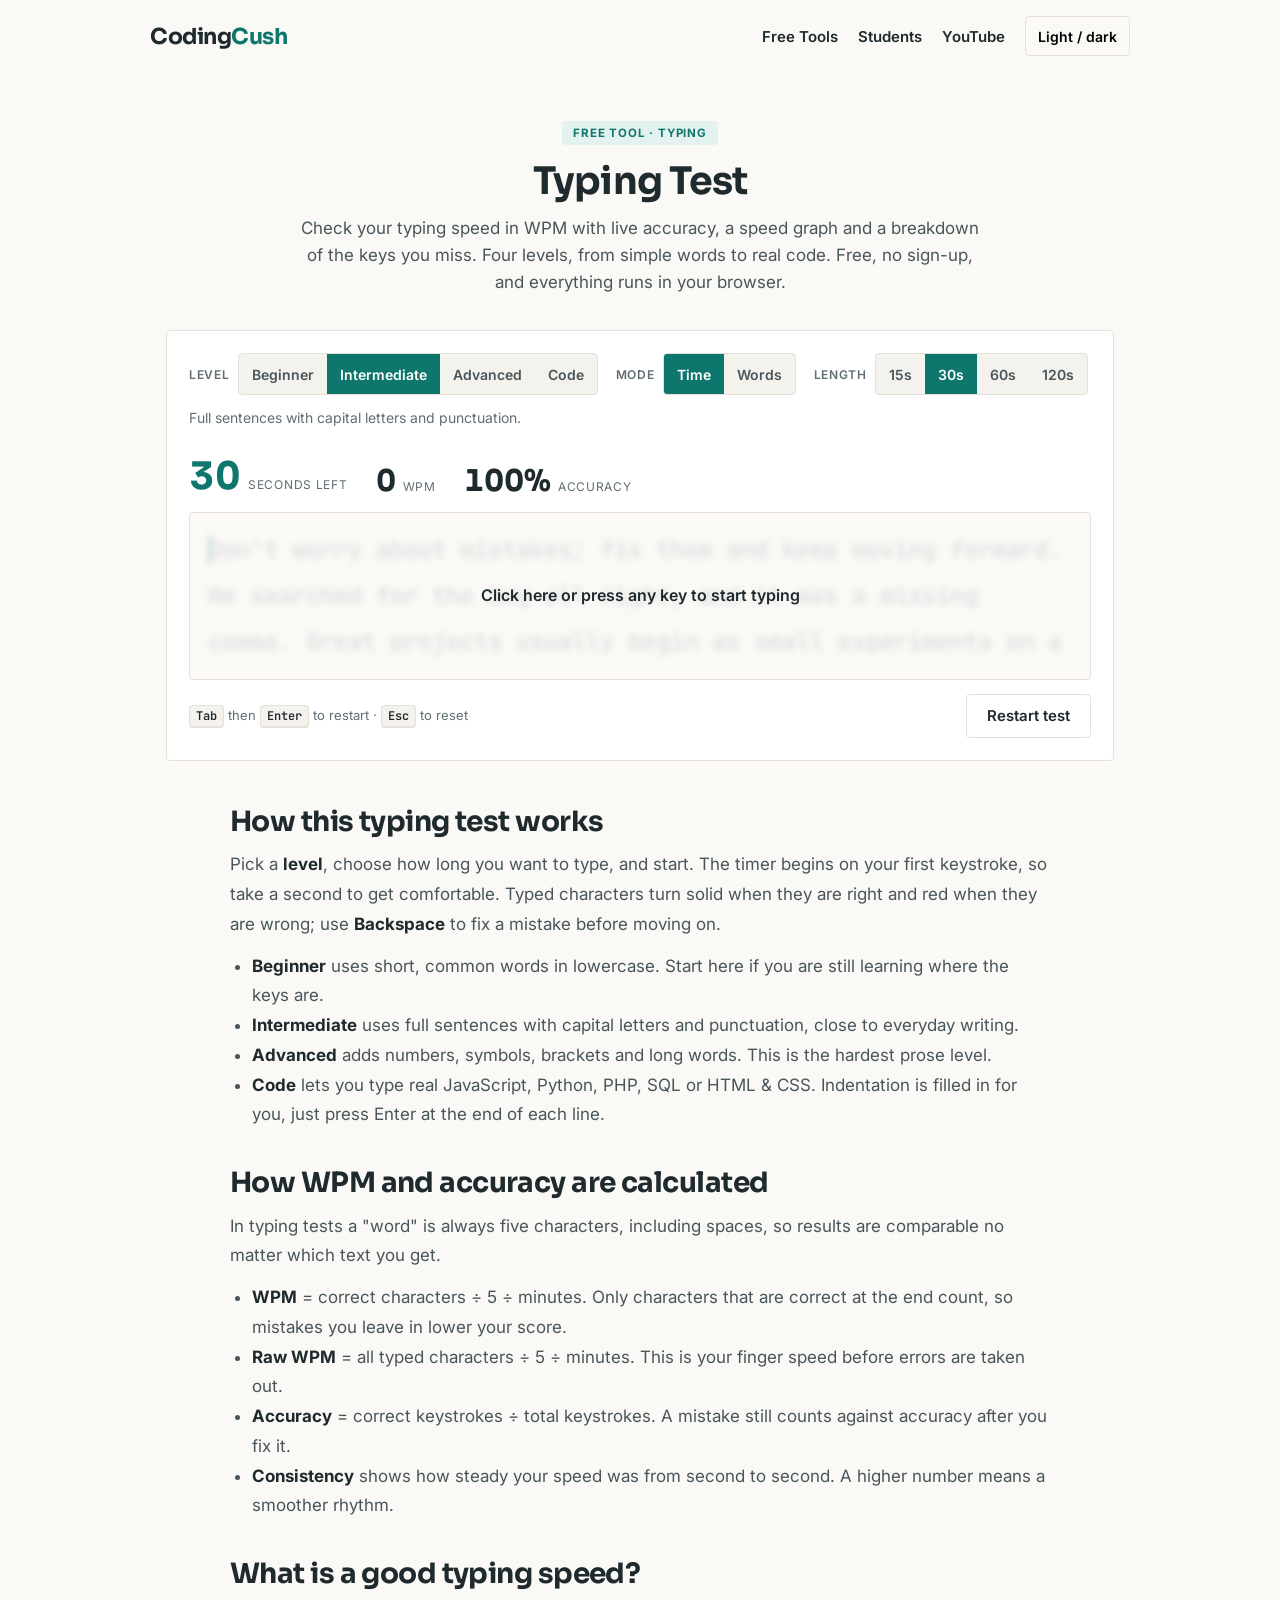
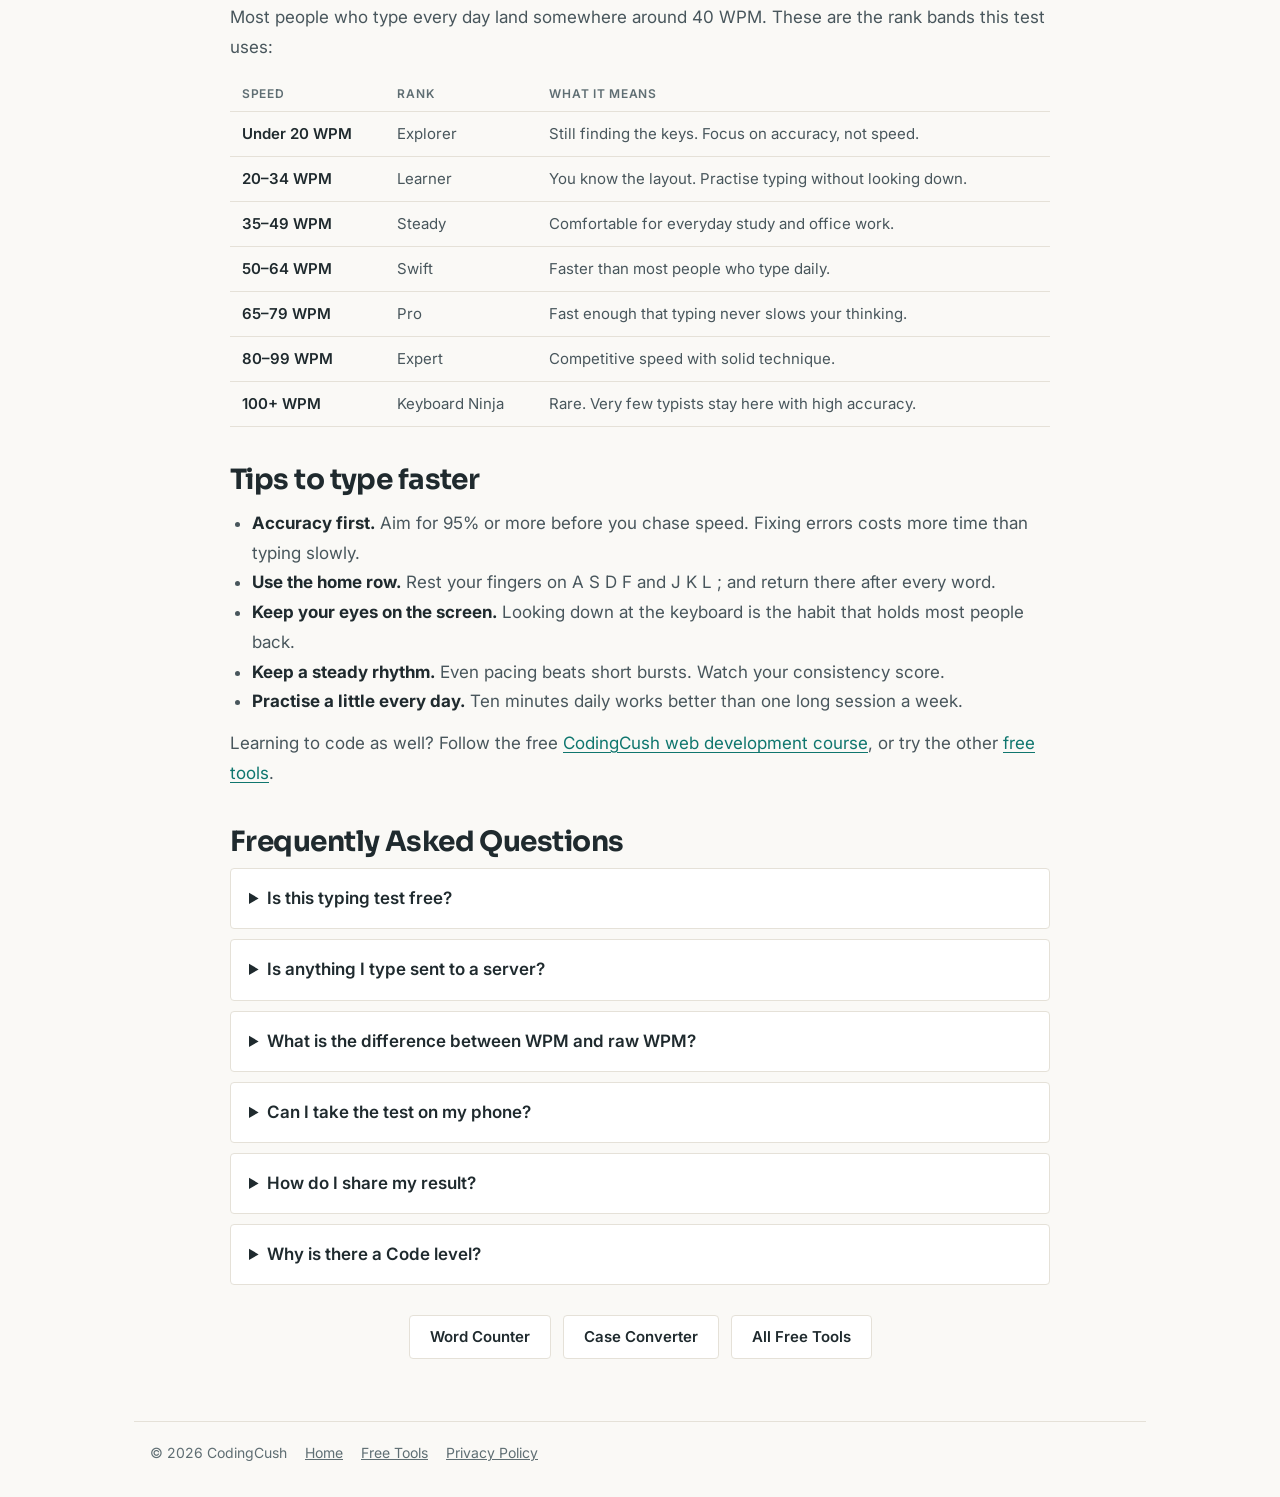
==== commit ed9e6b16: "Add typing test page for codingcush.com/typing-test Co-Authored-By: Claude Fable 5.2 <noreply@anthro" ====
--- a/index.html
+++ b/index.html
@@ -1,269 +1,1129 @@
-<!DOCTYPE html>
-<html lang="en">
+<!doctype html>
+<html lang="en" data-theme="dark">
 <head>
 <meta charset="utf-8">
 <meta name="viewport" content="width=device-width, initial-scale=1">
-<title>CodingCush Games: free browser games with saved progress</title>
-<meta name="description" content="Play free games in your browser, or download them for Windows and macOS. Made with the Godot engine by CodingCush. A free account saves your progress and posts your scores to the global leaderboard.">
-<link rel="canonical" href="https://games.codingcush.com/">
-<meta name="robots" content="index, follow, max-image-preview:large">
+<title>Typing Test Online (Free) — Check Your WPM Speed &amp; Accuracy — CodingCush</title>
+<meta name="description" content="Free online typing test with live WPM, accuracy, a speed graph and missed-key analysis. Beginner to advanced levels plus a code typing test. No sign-up.">
+<link rel="canonical" href="https://codingcush.com/typing-test/">
 <meta property="og:type" content="website">
-<meta property="og:site_name" content="CodingCush Games">
-<meta property="og:title" content="CodingCush Games: free browser games with saved progress">
-<meta property="og:description" content="Play free games in your browser, or download them for Windows and macOS. Made with the Godot engine by CodingCush. A free account saves your progress and posts your scores to the global leaderboard.">
-<meta property="og:url" content="https://games.codingcush.com/">
-<meta property="og:image" content="https://games.codingcush.com/assets/vyomastra-og.jpg">
+<meta property="og:title" content="Typing Test — How fast can you type?">
+<meta property="og:description" content="Free online typing test with live WPM, accuracy, a speed graph and missed-key analysis. Beginner to advanced levels plus a code typing test. No sign-up.">
+<meta property="og:url" content="https://codingcush.com/typing-test/">
+<meta property="og:image" content="https://codingcush.com/typing-test/og-typing-test.png">
 <meta property="og:image:width" content="1200">
 <meta property="og:image:height" content="630">
 <meta name="twitter:card" content="summary_large_image">
-<meta name="theme-color" content="#070b1a">
-<link rel="icon" href="/favicon.ico" sizes="any">
-<link rel="icon" href="/favicon.png" type="image/png" sizes="64x64">
-<link rel="icon" href="/icon-192.png" type="image/png" sizes="192x192">
-<link rel="apple-touch-icon" href="/apple-touch-icon.png">
-<link rel="manifest" href="/site.webmanifest">
-<link rel="preload" as="image" href="/assets/vyomastra-800.webp" imagesrcset="/assets/vyomastra-480.webp 480w, /assets/vyomastra-800.webp 800w, /assets/vyomastra-1280.webp 1280w" imagesizes="(max-width: 820px) 94vw, 540px" fetchpriority="high">
-<style>.notice{display:block;position:relative;z-index:3;text-align:center;padding:10px 16px;font:600 14px/1.4 system-ui,sans-serif;color:#06131f;text-decoration:none}
-.notice-info{background:#6fd8ff}.notice-good{background:#7ef0b0}.notice-warn{background:#ffcf5a}
-a.notice:hover{text-decoration:underline}
-:root{--bg:#070b1a;--panel:rgba(14,21,48,.82);--line:#26335f;--text:#eef2ff;--muted:#b4bfdf;--accent:#6fd8ff;--gold:#ffd166;--radius:18px}
-*{box-sizing:border-box}
-#sky{position:fixed;inset:0;width:100%;height:100%;z-index:-1;pointer-events:none;opacity:0;transition:opacity 1.2s}
-html{scroll-behavior:smooth}
-body{margin:0;background:var(--bg);color:var(--text);font:17px/1.65 system-ui,-apple-system,"Segoe UI",Roboto,Helvetica,Arial,sans-serif;-webkit-font-smoothing:antialiased;
- background-image:radial-gradient(900px 500px at 85% -10%,rgba(95,212,255,.15),transparent 60%),radial-gradient(700px 500px at -10% 30%,rgba(140,90,255,.13),transparent 60%);background-repeat:no-repeat}
-a{color:var(--accent)}
-img{max-width:100%;height:auto;display:block}
-.skip{position:absolute;left:-999px}.skip:focus{left:12px;top:12px;background:#fff;color:#000;padding:8px 12px;border-radius:8px;z-index:9}
-:focus-visible{outline:3px solid var(--gold);outline-offset:3px;border-radius:6px}
-.wrap{max-width:1120px;margin:0 auto;padding:0 22px}
-header.top{display:flex;align-items:center;justify-content:space-between;gap:12px;padding:18px 0}
-.brand{font-weight:800;font-size:19px;letter-spacing:.06em;text-decoration:none;color:var(--text)}
-.brand span{color:var(--accent)}
-nav a{color:var(--muted);text-decoration:none;margin-left:20px;font-weight:600;font-size:15px;padding:8px 0;display:inline-block}
-nav a:hover{color:var(--text)}
-h1,h2,h3{line-height:1.15;margin:0;letter-spacing:.01em;text-shadow:0 2px 18px rgba(4,8,24,.9)}
-.lead,.prose p,.crumbs{text-shadow:0 1px 10px rgba(4,8,24,.95)}
-h1{font-size:clamp(34px,5.6vw,60px);font-weight:800}
-h2{font-size:clamp(24px,3vw,30px);margin-bottom:16px}
-h3{font-size:20px}
-.hero{display:grid;grid-template-columns:1.05fr 1fr;gap:36px;align-items:center;padding:26px 0 48px}
-.tag{display:inline-block;font-size:13px;font-weight:700;letter-spacing:.12em;text-transform:uppercase;color:var(--accent);border:1px solid var(--line);border-radius:99px;padding:5px 12px;margin-bottom:14px}
-.lead{color:var(--muted);font-size:19px;max-width:48ch;margin:14px 0 24px}
-.btn{display:inline-flex;align-items:center;gap:10px;background:linear-gradient(180deg,#8fe4ff,#45b4ee);color:#04121f;font-weight:800;text-decoration:none;padding:15px 28px;border-radius:14px;box-shadow:0 10px 30px rgba(63,180,240,.3);transition:transform .15s}
-.btn:hover{transform:translateY(-2px)}
-.btn.ghost{background:none;color:var(--text);border:1px solid var(--line);box-shadow:none;margin-left:10px}
-.shot{position:relative;border-radius:var(--radius);overflow:hidden;border:1px solid var(--line);box-shadow:0 30px 80px rgba(0,0,0,.5);display:block;aspect-ratio:1366/768;background:#050816}
-.shot .badge{position:absolute;right:14px;bottom:14px;background:rgba(7,11,26,.85);border:1px solid var(--line);padding:8px 14px;border-radius:10px;font-weight:800;font-size:14px;letter-spacing:.1em;color:var(--text)}
-section{padding:22px 0 40px}
-.grid{display:grid;grid-template-columns:repeat(auto-fill,minmax(260px,1fr));gap:22px}
-.card{background:var(--panel);border:1px solid var(--line);border-radius:var(--radius);overflow:hidden;text-decoration:none;color:var(--text);display:flex;flex-direction:column;transition:transform .18s,border-color .18s}
-a.card:hover{transform:translateY(-4px);border-color:var(--accent)}
-.card .body{padding:16px 18px 20px}
-.card p{color:var(--muted);margin:6px 0 12px;font-size:15.5px}
-.chips{display:flex;flex-wrap:wrap;gap:6px;padding:0;margin:0;list-style:none}
-.chips li{font-size:13px;color:var(--muted);border:1px solid var(--line);border-radius:99px;padding:3px 10px}
-.card.soon{align-items:center;justify-content:center;text-align:center;min-height:280px;border-style:dashed;color:var(--muted);padding:24px}
-.cols{display:grid;grid-template-columns:1fr 1fr;gap:22px}
-.panel{background:var(--panel);border:1px solid var(--line);border-radius:var(--radius);padding:22px}
-.panel h3{margin-bottom:12px}
-.board{list-style:none;margin:0;padding:0;min-height:200px}
-.board li{display:flex;gap:12px;padding:9px 0;border-bottom:1px solid var(--line)}
-.board li:last-child{border:0}
-.board .place{width:26px;color:var(--muted);font-weight:700}
-.board li:first-child .place,.board li:first-child .score{color:var(--gold)}
-.board .name{flex:1}
-.board .score{font-variant-numeric:tabular-nums;font-weight:700}
-.steps{margin:0;padding-left:22px;color:var(--muted)}
-.steps li{margin-bottom:8px}
-.steps b,.prose b{color:var(--text)}
-.prose{max-width:72ch}
-.prose p,.prose li{color:var(--muted)}
-.prose p{margin:0 0 14px}
-table{width:100%;border-collapse:collapse;font-size:15.5px}
-caption{text-align:left;color:var(--muted);padding-bottom:8px}
-th,td{text-align:left;padding:10px 12px;border-bottom:1px solid var(--line)}
-th{color:var(--muted);font-weight:700;font-size:13px;letter-spacing:.06em;text-transform:uppercase}
-.scroll{overflow-x:auto}
-kbd{background:#182247;border:1px solid var(--line);border-bottom-width:3px;border-radius:7px;padding:1px 8px;font:600 14px ui-monospace,Menlo,Consolas,monospace;color:var(--text)}
-.shots{display:grid;grid-template-columns:repeat(auto-fit,minmax(150px,250px));gap:16px}
-.shots img{border-radius:14px;border:1px solid var(--line);width:100%}
-details{background:var(--panel);border:1px solid var(--line);border-radius:14px;padding:4px 18px;margin-bottom:10px}
-summary{cursor:pointer;font-weight:700;padding:12px 0;font-size:17px}
-details p{color:var(--muted);margin:0 0 14px}
-.crumbs{color:var(--muted);font-size:14px;padding:4px 0 0}
-.crumbs a{color:var(--muted)}
-.note{border-left:3px solid var(--gold);padding:6px 14px;color:var(--muted);margin:0 0 18px}
-footer{border-top:1px solid var(--line);color:var(--muted);padding:22px 0 40px;font-size:14.5px;display:flex;justify-content:space-between;flex-wrap:wrap;gap:10px}
-footer a{color:var(--muted)}
-/* Downloads box on a game page */
-.dl{position:relative;margin:0 0 46px;padding:30px 30px 26px;border-radius:24px;background:linear-gradient(160deg,rgba(24,38,84,.92),rgba(10,15,36,.92));border:1px solid transparent;background-clip:padding-box;box-shadow:0 20px 60px rgba(3,6,20,.55)}
-.dl::before{content:"";position:absolute;inset:-1px;z-index:-1;border-radius:25px;background:linear-gradient(135deg,rgba(111,216,255,.75),rgba(140,90,255,.45) 45%,rgba(255,209,102,.6))}
-.dl-head{display:flex;flex-wrap:wrap;align-items:flex-end;justify-content:space-between;gap:10px 24px;margin-bottom:22px}
-.dl-head h2{margin:6px 0 0}
-.dl-head p{margin:0;color:var(--muted);max-width:520px}
-.dl-grid{display:grid;grid-template-columns:1fr 1fr;gap:18px}
-.dl-card{display:flex;flex-direction:column;gap:12px;padding:22px;border-radius:18px;background:rgba(7,11,26,.62);border:1px solid var(--line);transition:border-color .2s,transform .2s}
-.dl-card:hover{border-color:rgba(111,216,255,.6);transform:translateY(-2px)}
-.dl-top{display:flex;align-items:center;gap:14px}
-.dl-icon{flex:none;width:52px;height:52px;border-radius:14px;display:grid;place-items:center;background:linear-gradient(180deg,rgba(111,216,255,.22),rgba(111,216,255,.06));border:1px solid rgba(111,216,255,.35);color:var(--accent)}
-.dl-top h3{margin:0;font-size:22px}
-.dl-top small{display:block;color:var(--muted);font-size:14px;margin-top:2px}
-.dl-meta{display:flex;flex-wrap:wrap;gap:8px;margin:0;padding:0;list-style:none}
-.dl-meta li{font-size:13px;font-weight:600;color:var(--muted);border:1px solid var(--line);border-radius:99px;padding:4px 10px}
-.dl-card .btn{justify-content:center;margin:4px 0 0}
-.dl-card details{color:var(--muted);font-size:14.5px}
-.dl-card summary{cursor:pointer;color:var(--text);font-weight:600}
-.dl-card details ol{margin:8px 0 0;padding-left:20px}
-.dl-card details li{margin-bottom:4px}
-.dl-perks{display:flex;flex-wrap:wrap;gap:10px 26px;margin:22px 0 0;padding:16px 0 0;border-top:1px solid var(--line);list-style:none;color:var(--muted);font-size:15px}
-.dl-perks li::before{content:"✓";color:#7ef0b0;font-weight:800;margin-right:8px}
-@media (max-width:820px){.dl{padding:22px 18px}.dl-grid{grid-template-columns:1fr}.dl-card .btn{padding:14px 16px;font-size:16px}}
-@media (max-width:820px){.hero,.cols{grid-template-columns:1fr}.hero{padding-top:8px}nav a{margin-left:14px}.btn.ghost{margin:10px 0 0}}
-@media (prefers-reduced-motion:reduce){*{transition:none!important;scroll-behavior:auto}}</style>
-<script type="application/ld+json">{"@context":"https://schema.org","@graph":[{"@type":"WebSite","@id":"https://games.codingcush.com/#site","url":"https://games.codingcush.com/","name":"CodingCush Games","description":"Free browser games made with the Godot engine.","publisher":{"@id":"https://codingcush.com/#org"},"inLanguage":"en"},{"@type":"Organization","@id":"https://codingcush.com/#org","name":"CodingCush","url":"https://codingcush.com/"},{"@type":"ItemList","name":"Games","itemListElement":[{"@type":"ListItem","position":1,"url":"https://games.codingcush.com/vyomastra/","name":"Vyomastra"}]},{"@type":"FAQPage","mainEntity":[{"@type":"Question","name":"Are the games on CodingCush Games free?","acceptedAnswer":{"@type":"Answer","text":"Yes. Every game on CodingCush Games is free. Play in the browser with nothing to install, or download Vyomastra for Windows or macOS to play offline. An account is optional."}},{"@type":"Question","name":"Do I need an account to play?","acceptedAnswer":{"@type":"Answer","text":"No. You can play as a guest and your progress is saved in that browser. A free account saves your progress online, so it follows you to another device, and puts your best scores on the global leaderboard."}},{"@type":"Question","name":"Which devices can run the games?","acceptedAnswer":{"@type":"Answer","text":"The games run in a current version of Chrome, Edge, Firefox or Safari on a phone, tablet, laptop or desktop computer. You can play with touch, a keyboard or a gamepad."}},{"@type":"Question","name":"What are the games made with?","acceptedAnswer":{"@type":"Answer","text":"The games are made with Godot 4, a free and open-source game engine, and exported to WebAssembly so they run inside the browser."}}]}]}</script>
+<meta name="twitter:image" content="https://codingcush.com/typing-test/og-typing-test.png">
+<meta name="theme-color" content="#0C1211">
+<link rel="preconnect" href="https://fonts.googleapis.com">
+<link rel="preconnect" href="https://fonts.gstatic.com" crossorigin>
+<link href="https://fonts.googleapis.com/css2?family=Inter:wght@400;500;600;700&family=Sora:wght@600;700;800&family=JetBrains+Mono:wght@500;600;700&display=swap" rel="stylesheet">
+<script>(function(){try{var t=localStorage.getItem('cc-theme');if(!t)t=matchMedia('(prefers-color-scheme: dark)').matches?'dark':'light';document.documentElement.setAttribute('data-theme',t)}catch(e){}})();</script>
+<script type="application/ld+json">[{"@context": "https://schema.org", "@type": "WebApplication", "name": "CodingCush Typing Test", "url": "https://codingcush.com/typing-test/", "applicationCategory": "EducationalApplication", "operatingSystem": "Any", "browserRequirements": "Requires JavaScript", "offers": {"@type": "Offer", "price": "0", "priceCurrency": "USD"}, "description": "Free online typing test with live WPM, accuracy, a speed graph and missed-key analysis. Beginner to advanced levels plus a code typing test. No sign-up."}, {"@context": "https://schema.org", "@type": "FAQPage", "mainEntity": [{"@type": "Question", "name": "Is this typing test free?", "acceptedAnswer": {"@type": "Answer", "text": "Yes. It is completely free, with no sign-up and no limit on how many tests you take."}}, {"@type": "Question", "name": "Is anything I type sent to a server?", "acceptedAnswer": {"@type": "Answer", "text": "No. The test runs entirely in your browser. Your results and personal best are saved only on your own device."}}, {"@type": "Question", "name": "What is the difference between WPM and raw WPM?", "acceptedAnswer": {"@type": "Answer", "text": "Raw WPM counts every character you type. WPM counts only the correct ones, so it is the number that reflects your real, usable speed."}}, {"@type": "Question", "name": "Can I take the test on my phone?", "acceptedAnswer": {"@type": "Answer", "text": "Yes. Tap the text box to open your keyboard. Phone typing speeds are usually lower than on a physical keyboard, so compare phone results with phone results."}}, {"@type": "Question", "name": "How do I share my result?", "acceptedAnswer": {"@type": "Answer", "text": "After each test you get a result card. Download it as an image, copy it, or share it straight to WhatsApp, X, LinkedIn, Facebook or Telegram. The link lets your friends try to beat your score."}}, {"@type": "Question", "name": "Why is there a Code level?", "acceptedAnswer": {"@type": "Answer", "text": "Programmers type brackets, semicolons and symbols far more than regular writers do. The Code level lets you practise those keys with real snippets."}}]}]</script>
+<script>
+window.dataLayer=window.dataLayer||[];function gtag(){dataLayer.push(arguments);}
+(function(){var c=null;try{c=JSON.parse(localStorage.getItem('cc_cookie_consent')||'null')}catch(e){}
+var a=c&&c.analytics?'granted':'denied',d=c&&c.advertising?'granted':'denied';
+gtag('consent','default',{ad_storage:d,ad_user_data:d,ad_personalization:d,analytics_storage:a,personalization_storage:d});
+gtag('js',new Date());gtag('config','G-KQ5RWVVBZY');})();
+</script>
+<script async src="https://www.googletagmanager.com/gtag/js?id=G-KQ5RWVVBZY"></script>
+<link rel="icon" href="https://codingcush.com/favicon.ico">
+<style>
+html{background:#faf9f6}html[data-theme="dark"]{background:#0c1211}
+body{margin:0;font-family:"Inter",-apple-system,"Helvetica Neue",sans-serif}
+.sh{display:flex;align-items:center;gap:20px;max-width:980px;margin:0 auto;padding:16px}
+.sh a{color:#1f2a2e;text-decoration:none;font-weight:600;font-size:15px}
+.sh .logo{font:700 22px "Sora",sans-serif;letter-spacing:-.02em;margin-right:auto}
+.sh .logo span{color:#0f766e}
+.sh button{min-height:40px;padding:8px 12px;border:1px solid #e5e1d8;border-radius:4px;background:transparent;color:inherit;font:600 14px "Inter",sans-serif;cursor:pointer}
+.sf{max-width:980px;margin:0 auto;padding:22px 16px 36px;border-top:1px solid #e5e1d8;color:#5f6e73;font-size:14px;display:flex;flex-wrap:wrap;gap:8px 18px}
+.sf a{color:inherit}
+html[data-theme="dark"] .sh a,html[data-theme="dark"] .sh button{color:#fff}
+html[data-theme="dark"] .sh .logo span{color:#45b8a9}
+html[data-theme="dark"] .sh button,html[data-theme="dark"] .sf{border-color:#2a3831}
+html[data-theme="dark"] .sf{color:#8a9e98}
+@media (max-width:600px){.sh .hide{display:none}}
+
+#typing-test{
+  --bg:#faf9f6;--surface:#fff;--surface-2:#f4f2ec;--ink:#1f2a2e;--text:#33454c;--muted:#48565c;--faint:#5f6e73;
+  --line:#e5e1d8;--primary:#0f766e;--primary-dark:#115e59;--accent:#0f766e;--soft:#e3f2ef;
+  --amber:#b45309;--amber-bg:#fdf6e9;--err:#b42318;--err-bg:#fdecea;--untyped:#6a797e;
+  --head:"Sora",sans-serif;--mono:"JetBrains Mono",ui-monospace,Menlo,Consolas,monospace;
+  --sans:"Inter",-apple-system,"Helvetica Neue",sans-serif;--r:4px;--lh:46px;
+  max-width:980px;margin:0 auto;padding:0 16px 56px;color:var(--text);font-family:var(--sans);font-size:17px;line-height:1.6;
+  box-sizing:border-box;text-align:left;
+}
+html[data-theme="dark"] #typing-test{
+  --bg:#0c1211;--surface:#141d1b;--surface-2:#1a2523;--ink:#fff;--text:#d9e8e3;--muted:#a9bcb6;--faint:#8a9e98;
+  --line:#2a3831;--accent:#45b8a9;--soft:rgba(18,131,111,.22);
+  --amber:#f0a63a;--amber-bg:rgba(217,119,6,.14);--err:#ff8177;--err-bg:rgba(255,129,119,.16);--untyped:#7f948e;
+}
+#typing-test *,#typing-test *::before,#typing-test *::after{box-sizing:border-box}
+#typing-test [hidden]{display:none!important}
+#typing-test h1,#typing-test h2,#typing-test h3{font-family:var(--head);color:var(--ink);margin:0;letter-spacing:-.02em;line-height:1.2}
+#typing-test p{margin:0}
+#typing-test a{color:var(--accent);text-underline-offset:3px}
+#typing-test kbd{font:600 12px var(--mono);background:var(--surface-2);border:1px solid var(--line);border-bottom-width:2px;border-radius:4px;padding:2px 6px;color:var(--ink)}
+#typing-test button{font-family:var(--sans)}
+#typing-test :focus-visible{outline:2px solid var(--accent);outline-offset:2px}
+
+/* hero */
+#typing-test .tt-hero{text-align:center;padding:46px 0 10px}
+#typing-test .tt-tag{display:inline-block;font:700 11.5px var(--sans);letter-spacing:.07em;text-transform:uppercase;color:var(--accent);background:var(--soft);border-radius:var(--r);padding:5px 11px}
+#typing-test .tt-hero h1{font-size:clamp(30px,5vw,38px);font-weight:700;margin:14px 0 10px}
+#typing-test .tt-hero p{max-width:680px;margin:0 auto;color:var(--muted)}
+
+/* card */
+#typing-test .tt-card{background:var(--surface);border:1px solid var(--line);border-radius:var(--r);padding:22px;margin-top:24px}
+#typing-test .tt-challenge{margin-top:22px;background:var(--amber-bg);border:1px solid var(--amber);border-radius:var(--r);padding:12px 16px;color:var(--ink);font-weight:500;text-align:center}
+#typing-test .tt-challenge b{font-family:var(--head)}
+
+/* config */
+#typing-test .tt-config{display:flex;flex-wrap:wrap;gap:10px 18px;align-items:center}
+#typing-test .tt-group{display:flex;align-items:center;gap:8px;flex-wrap:wrap}
+#typing-test .tt-group>span{font:600 12px var(--sans);letter-spacing:.06em;text-transform:uppercase;color:var(--faint)}
+#typing-test .tt-seg{display:inline-flex;flex-wrap:wrap;border:1px solid var(--line);border-radius:var(--r);overflow:hidden;background:var(--surface-2)}
+#typing-test .tt-seg button{appearance:none;border:0;background:transparent;color:var(--muted);font-size:14px;font-weight:600;padding:9px 13px;min-height:40px;cursor:pointer}
+#typing-test .tt-seg button:hover{color:var(--ink)}
+#typing-test .tt-seg button[aria-pressed="true"]{background:var(--primary);color:#fff}
+#typing-test .tt-desc{margin-top:12px;font-size:14px;color:var(--faint)}
+
+/* live stats */
+#typing-test .tt-live{display:flex;gap:28px;align-items:flex-end;margin:22px 0 12px}
+#typing-test .tt-live div{display:flex;align-items:baseline;gap:7px}
+#typing-test .tt-live b{font:700 30px var(--head);color:var(--ink);font-variant-numeric:tabular-nums}
+#typing-test .tt-live div:first-child b{color:var(--accent);font-size:38px}
+#typing-test .tt-live span{font-size:12px;letter-spacing:.06em;text-transform:uppercase;color:var(--faint)}
+
+/* stage */
+#typing-test .tt-stage{position:relative;border:1px solid var(--line);border-radius:var(--r);background:var(--bg);padding:14px 18px;cursor:text}
+#typing-test .tt-words{position:relative;height:calc(var(--lh)*3);overflow:hidden;font:500 24px/var(--lh) var(--mono)}
+#typing-test .tt-code .tt-words{--lh:34px;height:calc(var(--lh)*7);font-size:18px}
+#typing-test .tt-inner{position:relative;white-space:pre-wrap;line-height:var(--lh);transition:transform .14s ease-out;color:var(--untyped)}
+#typing-test .tt-code .tt-inner{overflow-wrap:anywhere}
+#typing-test .w{display:inline-block}
+#typing-test .tt-code .w{display:inline}
+#typing-test .c.ok{color:var(--ink)}
+#typing-test .c.bad{color:var(--err);text-decoration:underline;text-decoration-thickness:2px;text-underline-offset:5px}
+#typing-test .c.sp.bad,#typing-test .c.nl.bad{background:var(--err-bg);border-radius:3px}
+#typing-test .c.nl{opacity:.55;font-size:.8em;padding-left:.25em}
+#typing-test .c.nl.ok{opacity:1;color:var(--accent)}
+#typing-test .tt-caret{position:absolute;left:0;top:0;width:2.5px;height:30px;margin-top:8px;border-radius:2px;background:var(--accent);transition:transform .08s linear;animation:ttBlink 1.1s steps(1) infinite}
+#typing-test .tt-code .tt-caret{height:24px;margin-top:5px}
+#typing-test .tt-typing .tt-caret{animation:none}
+@keyframes ttBlink{50%{opacity:0}}
+#typing-test #ttInput{position:absolute;left:0;top:0;width:100%;height:100%;opacity:0;border:0;padding:0;margin:0;resize:none;font-size:16px;cursor:text;background:transparent;color:transparent;caret-color:transparent}
+#typing-test .tt-blur{position:absolute;inset:0;display:flex;align-items:center;justify-content:center;gap:8px;border-radius:var(--r);
+  background:color-mix(in srgb,var(--bg) 78%,transparent);-webkit-backdrop-filter:blur(3px);backdrop-filter:blur(3px);color:var(--ink);font-weight:600;font-size:16px;pointer-events:none;text-align:center;padding:0 12px}
+#typing-test .tt-focused .tt-blur{display:none}
+
+#typing-test .tt-foot{display:flex;flex-wrap:wrap;align-items:center;justify-content:space-between;gap:10px;margin-top:14px}
+#typing-test .tt-hint{font-size:13px;color:var(--faint)}
+#typing-test .tt-caps{font-size:13px;font-weight:700;color:var(--amber);background:var(--amber-bg);border-radius:var(--r);padding:4px 10px}
+
+/* buttons */
+#typing-test .tt-btn{appearance:none;display:inline-flex;align-items:center;justify-content:center;gap:8px;min-height:44px;padding:11px 20px;border-radius:var(--r);border:1.5px solid transparent;
+  font-size:15px;font-weight:600;cursor:pointer;text-decoration:none;line-height:1.2}
+#typing-test .tt-btn-primary{background:var(--primary);color:#fff}
+#typing-test .tt-btn-primary:hover{background:var(--primary-dark)}
+#typing-test .tt-btn-outline{background:var(--surface);color:var(--ink);border-color:var(--line)}
+#typing-test .tt-btn-outline:hover{border-color:var(--accent);color:var(--accent)}
+#typing-test .tt-btn svg{width:18px;height:18px;flex:none}
+
+/* ---------- results ---------- */
+#typing-test .tt-result{margin-top:24px;position:relative}
+#typing-test .tt-top{position:relative;overflow:hidden;background:var(--surface);border:1px solid var(--line);border-radius:var(--r);padding:30px 28px 26px;display:grid;grid-template-columns:1fr auto;gap:20px 32px;align-items:center}
+#typing-test .tt-top::before{content:"";position:absolute;inset:0 0 auto 0;height:4px;background:var(--primary)}
+#typing-test .tt-eyebrow{font:700 12px var(--sans);letter-spacing:.08em;text-transform:uppercase;color:var(--faint)}
+#typing-test .tt-big{display:flex;align-items:baseline;gap:12px;margin:2px 0 6px}
+#typing-test .tt-big b{font:800 clamp(84px,17vw,132px)/.95 var(--head);letter-spacing:-.04em;color:var(--ink);font-variant-numeric:tabular-nums}
+#typing-test .tt-big span{font:700 26px var(--head);color:var(--accent)}
+#typing-test .tt-rank{display:inline-flex;align-items:center;gap:8px;font:700 14px var(--sans);letter-spacing:.05em;text-transform:uppercase;color:var(--accent);background:var(--soft);border-radius:var(--r);padding:7px 12px}
+#typing-test .tt-note{margin-top:12px;color:var(--muted);font-size:16px;max-width:520px}
+#typing-test .tt-note strong{color:var(--ink)}
+#typing-test .tt-pb{display:inline-block;margin-top:12px;font-weight:700;font-size:14px;color:var(--amber);background:var(--amber-bg);border-radius:var(--r);padding:6px 12px}
+#typing-test .tt-ring{position:relative;width:168px;height:168px}
+#typing-test .tt-ring svg{width:100%;height:100%;transform:rotate(-90deg)}
+#typing-test .tt-ring circle{fill:none;stroke-width:11}
+#typing-test .tt-ring .bg{stroke:var(--surface-2)}
+#typing-test .tt-ring .fg{stroke:var(--accent);stroke-linecap:round;transition:stroke-dashoffset .9s cubic-bezier(.2,.7,.2,1)}
+#typing-test .tt-ring div{position:absolute;inset:0;display:flex;flex-direction:column;align-items:center;justify-content:center}
+#typing-test .tt-ring b{font:700 38px var(--head);color:var(--ink);line-height:1}
+#typing-test .tt-ring span{font-size:11.5px;letter-spacing:.07em;text-transform:uppercase;color:var(--faint);margin-top:6px}
+
+#typing-test .tt-ladder{grid-column:1/-1;display:grid;grid-template-columns:repeat(7,1fr);gap:4px;margin-top:4px}
+#typing-test .tt-ladder div{border-top:5px solid var(--surface-2);padding-top:7px;font-size:11.5px;line-height:1.3;color:var(--faint)}
+#typing-test .tt-ladder div b{display:block;font-weight:600;color:var(--muted)}
+#typing-test .tt-ladder div.past{border-color:color-mix(in srgb,var(--accent) 45%,var(--surface-2))}
+#typing-test .tt-ladder div.on{border-color:var(--accent)}
+#typing-test .tt-ladder div.on b{color:var(--ink)}
+
+#typing-test .tt-tiles{display:grid;grid-template-columns:repeat(4,1fr);gap:12px;margin-top:12px}
+#typing-test .tt-tile{background:var(--surface);border:1px solid var(--line);border-radius:var(--r);padding:16px 16px 14px}
+#typing-test .tt-tile b{display:block;font:700 26px var(--head);color:var(--ink);font-variant-numeric:tabular-nums;line-height:1.15}
+#typing-test .tt-tile b small{font:600 14px var(--sans);color:var(--faint)}
+#typing-test .tt-tile span{display:block;font-size:12px;letter-spacing:.06em;text-transform:uppercase;color:var(--faint);margin-top:4px}
+#typing-test .tt-tile em{display:block;font-style:normal;font-size:13px;color:var(--muted);margin-top:6px}
+#typing-test .tt-tile b i{font-style:normal}
+#typing-test .tt-tile .g{color:var(--accent)}#typing-test .tt-tile .r{color:var(--err)}#typing-test .tt-tile .a{color:var(--amber)}
+
+#typing-test .tt-panel{background:var(--surface);border:1px solid var(--line);border-radius:var(--r);padding:20px 22px;margin-top:12px}
+#typing-test .tt-panel h3{font-size:17px;font-weight:700}
+#typing-test .tt-panel .sub{font-size:14px;color:var(--faint);margin-top:3px}
+#typing-test .tt-chart{margin-top:14px}
+#typing-test .tt-chart svg{display:block;width:100%;height:auto;overflow:visible}
+#typing-test .tt-chart text{font:500 11px var(--sans);fill:var(--faint)}
+#typing-test .tt-legend{display:flex;flex-wrap:wrap;gap:6px 18px;margin-top:10px;font-size:13px;color:var(--muted)}
+#typing-test .tt-legend i{display:inline-block;width:18px;height:3px;border-radius:2px;vertical-align:middle;margin-right:6px;background:var(--accent)}
+#typing-test .tt-legend i.raw{background:none;border-top:2px dashed var(--faint);height:0}
+#typing-test .tt-legend i.er{width:9px;height:9px;border-radius:50%;background:var(--err)}
+#typing-test .tt-two{display:grid;grid-template-columns:1fr 1fr;gap:12px}
+#typing-test .tt-keys{display:flex;flex-wrap:wrap;gap:8px;margin-top:14px}
+#typing-test .tt-keys span{display:inline-flex;align-items:center;gap:8px;border:1px solid var(--line);border-radius:var(--r);padding:6px 10px;font-size:14px;color:var(--muted);background:var(--surface-2)}
+#typing-test .tt-keys kbd{font-size:14px;min-width:26px;text-align:center}
+#typing-test .tt-tip{margin-top:12px;font-size:14px;color:var(--muted)}
+#typing-test .tt-bars{display:flex;align-items:flex-end;gap:6px;height:92px;margin-top:16px;border-bottom:1px solid var(--line)}
+#typing-test .tt-bars i{flex:1;max-width:44px;min-height:3px;background:color-mix(in srgb,var(--accent) 38%,var(--surface-2));border-radius:3px 3px 0 0}
+#typing-test .tt-bars i.now{background:var(--accent)}
+#typing-test .tt-best{margin-top:10px;font-size:14px;color:var(--muted)}
+#typing-test .tt-best b{color:var(--ink)}
+
+/* share */
+#typing-test .tt-share{display:grid;grid-template-columns:minmax(0,1.15fr) minmax(0,1fr);gap:22px;align-items:start;margin-top:14px}
+#typing-test .tt-cardwrap{background:#0c1211;border:1px solid var(--line);border-radius:8px;overflow:hidden;line-height:0}
+#typing-test .tt-cardwrap canvas{display:block;width:100%;height:auto}
+#typing-test .tt-field{display:block;font-size:13px;font-weight:600;color:var(--muted);margin-bottom:6px}
+#typing-test .tt-inputrow{display:flex;gap:8px;flex-wrap:wrap}
+#typing-test .tt-text{flex:1;min-width:140px;min-height:44px;border:1px solid var(--line);border-radius:var(--r);background:var(--bg);color:var(--ink);font:500 16px var(--sans);padding:9px 12px}
+#typing-test .tt-actions{display:flex;flex-wrap:wrap;gap:8px;margin-top:14px}
+#typing-test .tt-social{display:flex;flex-wrap:wrap;gap:8px;margin-top:10px}
+#typing-test .tt-social a{font-size:14px;min-height:40px;padding:8px 14px}
+#typing-test .tt-msg{min-height:20px;margin-top:10px;font-size:14px;color:var(--accent);font-weight:600}
+#typing-test .tt-again{display:flex;flex-wrap:wrap;gap:10px;justify-content:center;margin-top:22px}
+#typing-test .tt-confetti{position:fixed;inset:0;width:100%;height:100%;pointer-events:none;z-index:9999}
+
+/* content */
+#typing-test .tt-content{max-width:820px;margin:44px auto 0}
+#typing-test .tt-content h2{font-size:clamp(22px,3.4vw,28px);font-weight:700;margin:36px 0 4px}
+#typing-test .tt-content p,#typing-test .tt-content li{color:var(--muted);line-height:1.75}
+#typing-test .tt-content p{margin:12px 0}
+#typing-test .tt-content ul{margin:12px 0;padding-left:22px}
+#typing-test .tt-content strong{color:var(--ink)}
+#typing-test .tt-content code{font:500 14px var(--mono);background:var(--surface-2);border:1px solid var(--line);border-radius:4px;padding:2px 6px;color:var(--ink)}
+#typing-test .tt-tablewrap{overflow-x:auto;margin:14px 0}
+#typing-test table{border-collapse:collapse;width:100%;font-size:15px}
+#typing-test th,#typing-test td{text-align:left;padding:10px 12px;border-bottom:1px solid var(--line);color:var(--muted)}
+#typing-test th{font:600 12px var(--sans);letter-spacing:.06em;text-transform:uppercase;color:var(--faint)}
+#typing-test td:first-child{color:var(--ink);font-weight:600;white-space:nowrap}
+#typing-test .tt-faq details{background:var(--surface);border:1px solid var(--line);border-radius:var(--r);padding:16px 18px;margin:10px 0}
+#typing-test .tt-faq summary{cursor:pointer;font-weight:600;color:var(--ink)}
+#typing-test .tt-faq details p{margin:10px 0 0}
+#typing-test .tt-more{display:flex;flex-wrap:wrap;gap:12px;justify-content:center;margin:30px 0 6px}
+
+@media (max-width:760px){
+  #typing-test .tt-top{grid-template-columns:1fr;padding:26px 20px 22px}
+  #typing-test .tt-ring{width:132px;height:132px}
+  #typing-test .tt-ring b{font-size:30px}
+  #typing-test .tt-tiles{grid-template-columns:repeat(2,1fr)}
+  #typing-test .tt-two,#typing-test .tt-share{grid-template-columns:1fr}
+  #typing-test .tt-ladder div b{font-size:10.5px}
+  #typing-test .tt-ladder div span{display:none}
+  #typing-test .tt-ladder div:not(.on) b{display:none}
+  #typing-test .tt-ladder div.on b{white-space:nowrap;font-size:12px}
+  #typing-test .tt-ladder div.on:nth-child(n+5) b{direction:rtl}
+  #typing-test table{min-width:520px}
+}
+@media (max-width:600px){
+  #typing-test{--lh:38px}
+  #typing-test .tt-card{padding:16px}
+  #typing-test .tt-words{font-size:19px}
+  #typing-test .tt-code .tt-words{--lh:28px;font-size:15px}
+  #typing-test .tt-caret{height:24px;margin-top:7px}
+  #typing-test .tt-code .tt-caret{height:20px;margin-top:4px}
+  #typing-test .tt-live{gap:18px}
+  #typing-test .tt-live b{font-size:24px}
+  #typing-test .tt-live div:first-child b{font-size:30px}
+  #typing-test .tt-hint{display:none}
+  #typing-test .tt-stage{padding:10px 12px}
+}
+@media (prefers-reduced-motion:reduce){
+  #typing-test .tt-inner,#typing-test .tt-caret,#typing-test .tt-ring .fg{transition:none}
+  #typing-test .tt-caret{animation:none}
+}
+</style>
 </head>
 <body>
-<canvas id="sky" aria-hidden="true"></canvas>
-<a class="skip" href="#main">Skip to content</a>
-<div class="wrap">
-<header class="top">
-  <a class="brand" href="/">CODING<span>CUSH</span> GAMES</a>
-  <nav aria-label="Main"><a href="/#games">Games</a><a href="/#leaderboard">Leaderboard</a><a href="https://codingcush.com/">Tutorials</a></nav>
+<header class="sh">
+  <a class="logo" href="https://codingcush.com/">Coding<span>Cush</span></a>
+  <a class="hide" href="https://codingcush.com/tools/">Free Tools</a>
+  <a class="hide" href="https://codingcush.com/students">Students</a>
+  <a class="hide" href="https://www.youtube.com/@CodingCush">YouTube</a>
+  <button type="button" id="shTheme" aria-label="Switch between light and dark theme">Light / dark</button>
 </header>
-<main id="main">
-
-<div class="hero">
-  <div>
-    <span class="tag">Free · Browser, Windows &amp; Mac</span>
-    <h1>Free browser games with saved progress</h1>
-    <p class="lead">CodingCush Games is a collection of free games that run in your browser. They are built with the Godot engine, and a free account keeps your coins, unlocks and scores online.</p>
-    <a class="btn" href="/vyomastra/play/">▶ Play Vyomastra</a><a class="btn ghost" href="#games">All games</a>
-  </div>
-  <a class="shot" href="/vyomastra/" aria-label="Vyomastra: game details and how to play"><img src="/assets/vyomastra-800.webp" srcset="/assets/vyomastra-480.webp 480w, /assets/vyomastra-800.webp 800w, /assets/vyomastra-1280.webp 1280w" sizes="(max-width: 820px) 94vw, 540px" width="1366" height="768" alt="Vyomastra gameplay: a blue fighter above Earth shooting at enemy ships near a spiral galaxy" fetchpriority="high" decoding="async"><span class="badge">▶ PLAY</span></a>
+<main>
+<div id="typing-test">
+
+  <section class="tt-hero">
+    <span class="tt-tag">Free tool · Typing</span>
+    <h1>Typing Test</h1>
+    <p>Check your typing speed in WPM with live accuracy, a speed graph and a breakdown of the keys you miss. Four levels, from simple words to real code. Free, no sign-up, and everything runs in your browser.</p>
+  </section>
+
+  <div class="tt-challenge" id="ttChallenge" hidden></div>
+
+  <section class="tt-card" id="ttTest" aria-label="Typing test">
+    <div class="tt-config" id="ttConfig">
+      <div class="tt-group"><span id="ttLblLevel">Level</span>
+        <div class="tt-seg" role="group" aria-labelledby="ttLblLevel" data-key="level">
+          <button type="button" data-v="beginner">Beginner</button>
+          <button type="button" data-v="intermediate">Intermediate</button>
+          <button type="button" data-v="advanced">Advanced</button>
+          <button type="button" data-v="code">Code</button>
+        </div>
+      </div>
+      <div class="tt-group" id="ttLangGroup" hidden><span id="ttLblLang">Language</span>
+        <div class="tt-seg" role="group" aria-labelledby="ttLblLang" data-key="lang">
+          <button type="button" data-v="js">JavaScript</button>
+          <button type="button" data-v="py">Python</button>
+          <button type="button" data-v="php">PHP</button>
+          <button type="button" data-v="sql">SQL</button>
+          <button type="button" data-v="html">HTML &amp; CSS</button>
+        </div>
+      </div>
+      <div class="tt-group" id="ttModeGroup"><span id="ttLblMode">Mode</span>
+        <div class="tt-seg" role="group" aria-labelledby="ttLblMode" data-key="mode">
+          <button type="button" data-v="time">Time</button>
+          <button type="button" data-v="words">Words</button>
+        </div>
+      </div>
+      <div class="tt-group"><span id="ttLblAmount">Length</span>
+        <div class="tt-seg" role="group" aria-labelledby="ttLblAmount" data-key="amount" id="ttAmountSeg"></div>
+      </div>
+    </div>
+    <p class="tt-desc" id="ttDesc"></p>
+
+    <div class="tt-live" aria-hidden="true">
+      <div><b id="ttClock">30</b><span id="ttClockLbl">seconds left</span></div>
+      <div><b id="ttLiveWpm">0</b><span>WPM</span></div>
+      <div><b id="ttLiveAcc">100%</b><span>accuracy</span></div>
+    </div>
+
+    <div class="tt-stage" id="ttStage">
+      <div class="tt-words" id="ttWords"><div class="tt-inner" id="ttInner"></div></div>
+      <textarea id="ttInput" aria-label="Typing input. Start typing to begin the test." autocomplete="off" autocorrect="off" autocapitalize="off" spellcheck="false" inputmode="text" enterkeyhint="enter"></textarea>
+      <div class="tt-blur" id="ttBlur">Click here or press any key to start typing</div>
+    </div>
+
+    <div class="tt-foot">
+      <span class="tt-hint"><kbd>Tab</kbd> then <kbd>Enter</kbd> to restart · <kbd>Esc</kbd> to reset</span>
+      <span class="tt-caps" id="ttCaps" hidden>Caps Lock is on</span>
+      <button type="button" class="tt-btn tt-btn-outline" id="ttRestart">Restart test</button>
+    </div>
+  </section>
+
+  <section class="tt-result" id="ttResult" hidden aria-label="Your result"></section>
+
+  <section class="tt-content">
+    <h2>How this typing test works</h2>
+    <p>Pick a <strong>level</strong>, choose how long you want to type, and start. The timer begins on your first keystroke, so take a second to get comfortable. Typed characters turn solid when they are right and red when they are wrong; use <strong>Backspace</strong> to fix a mistake before moving on.</p>
+    <ul>
+      <li><strong>Beginner</strong> uses short, common words in lowercase. Start here if you are still learning where the keys are.</li>
+      <li><strong>Intermediate</strong> uses full sentences with capital letters and punctuation, close to everyday writing.</li>
+      <li><strong>Advanced</strong> adds numbers, symbols, brackets and long words. This is the hardest prose level.</li>
+      <li><strong>Code</strong> lets you type real JavaScript, Python, PHP, SQL or HTML &amp; CSS. Indentation is filled in for you, just press Enter at the end of each line.</li>
+    </ul>
+
+    <h2>How WPM and accuracy are calculated</h2>
+    <p>In typing tests a "word" is always five characters, including spaces, so results are comparable no matter which text you get.</p>
+    <ul>
+      <li><strong>WPM</strong> = correct characters ÷ 5 ÷ minutes. Only characters that are correct at the end count, so mistakes you leave in lower your score.</li>
+      <li><strong>Raw WPM</strong> = all typed characters ÷ 5 ÷ minutes. This is your finger speed before errors are taken out.</li>
+      <li><strong>Accuracy</strong> = correct keystrokes ÷ total keystrokes. A mistake still counts against accuracy after you fix it.</li>
+      <li><strong>Consistency</strong> shows how steady your speed was from second to second. A higher number means a smoother rhythm.</li>
+    </ul>
+
+    <h2>What is a good typing speed?</h2>
+    <p>Most people who type every day land somewhere around 40 WPM. These are the rank bands this test uses:</p>
+    <div class="tt-tablewrap">
+      <table>
+        <thead><tr><th>Speed</th><th>Rank</th><th>What it means</th></tr></thead>
+        <tbody>
+          <tr><td>Under 20 WPM</td><td>Explorer</td><td>Still finding the keys. Focus on accuracy, not speed.</td></tr>
+          <tr><td>20–34 WPM</td><td>Learner</td><td>You know the layout. Practise typing without looking down.</td></tr>
+          <tr><td>35–49 WPM</td><td>Steady</td><td>Comfortable for everyday study and office work.</td></tr>
+          <tr><td>50–64 WPM</td><td>Swift</td><td>Faster than most people who type daily.</td></tr>
+          <tr><td>65–79 WPM</td><td>Pro</td><td>Fast enough that typing never slows your thinking.</td></tr>
+          <tr><td>80–99 WPM</td><td>Expert</td><td>Competitive speed with solid technique.</td></tr>
+          <tr><td>100+ WPM</td><td>Keyboard Ninja</td><td>Rare. Very few typists stay here with high accuracy.</td></tr>
+        </tbody>
+      </table>
+    </div>
+
+    <h2>Tips to type faster</h2>
+    <ul>
+      <li><strong>Accuracy first.</strong> Aim for 95% or more before you chase speed. Fixing errors costs more time than typing slowly.</li>
+      <li><strong>Use the home row.</strong> Rest your fingers on A S D F and J K L ; and return there after every word.</li>
+      <li><strong>Keep your eyes on the screen.</strong> Looking down at the keyboard is the habit that holds most people back.</li>
+      <li><strong>Keep a steady rhythm.</strong> Even pacing beats short bursts. Watch your consistency score.</li>
+      <li><strong>Practise a little every day.</strong> Ten minutes daily works better than one long session a week.</li>
+    </ul>
+    <p>Learning to code as well? Follow the free <a href="https://codingcush.com/students">CodingCush web development course</a>, or try the other <a href="https://codingcush.com/tools/">free tools</a>.</p>
+
+    <div class="tt-faq">
+      <h2>Frequently Asked Questions</h2>
+      <details><summary>Is this typing test free?</summary><p>Yes. It is completely free, with no sign-up and no limit on how many tests you take.</p></details>
+      <details><summary>Is anything I type sent to a server?</summary><p>No. The test runs entirely in your browser. Your results and personal best are saved only on your own device.</p></details>
+      <details><summary>What is the difference between WPM and raw WPM?</summary><p>Raw WPM counts every character you type. WPM counts only the correct ones, so it is the number that reflects your real, usable speed.</p></details>
+      <details><summary>Can I take the test on my phone?</summary><p>Yes. Tap the text box to open your keyboard. Phone typing speeds are usually lower than on a physical keyboard, so compare phone results with phone results.</p></details>
+      <details><summary>How do I share my result?</summary><p>After each test you get a result card. Download it as an image, copy it, or share it straight to WhatsApp, X, LinkedIn, Facebook or Telegram. The link lets your friends try to beat your score.</p></details>
+      <details><summary>Why is there a Code level?</summary><p>Programmers type brackets, semicolons and symbols far more than regular writers do. The Code level lets you practise those keys with real snippets.</p></details>
+    </div>
+
+    <div class="tt-more">
+      <a class="tt-btn tt-btn-outline" href="https://codingcush.com/tools/word-counter/">Word Counter</a>
+      <a class="tt-btn tt-btn-outline" href="https://codingcush.com/tools/case-converter/">Case Converter</a>
+      <a class="tt-btn tt-btn-outline" href="https://codingcush.com/tools/">All Free Tools</a>
+    </div>
+  </section>
 </div>
 
-<section id="games" aria-labelledby="games-h">
-  <h2 id="games-h">Games</h2>
-  <div class="grid">
-    <a class="card" href="/vyomastra/">
-      <img src="/assets/vyomastra-480.webp" width="480" height="270" alt="" loading="lazy" decoding="async">
-      <div class="body">
-        <h3>Vyomastra</h3>
-        <p>A space shooter with five weapons, boss fights, three ships to unlock and paint jobs to buy.</p>
-        <ul class="chips"><li>Shooter</li><li>Touch · Mouse · Keyboard · Gamepad</li><li>Leaderboard</li></ul>
-      </div>
-    </a>
-    <div class="card soon"><div><h3>More games on the way</h3><p>New games appear here as they are finished.</p></div></div>
-  </div>
-</section>
-
-<section id="leaderboard" aria-labelledby="board-h">
-  <h2 id="board-h">Leaderboard</h2>
-  <div class="cols">
-    <div class="panel">
-      <h3>Vyomastra · Level 1 top pilots</h3>
-      <ol class="board" id="board" aria-live="polite"><li><span class="name">Loading…</span></li></ol>
-    </div>
-    <div class="panel">
-      <h3>How to get on the leaderboard</h3>
-      <ol class="steps">
-        <li><b>Open a game</b> and choose <b>Account</b> in its menu.</li>
-        <li><b>Create a free account</b> with an email and a password.</li>
-        <li><b>Finish a run.</b> Your best score for each level is posted automatically.</li>
-      </ol>
-    </div>
-  </div>
-</section>
-
-<section aria-labelledby="faq-h">
-  <h2 id="faq-h">Questions and answers</h2>
-  <details><summary>Are the games on CodingCush Games free?</summary><p>Yes. Every game on CodingCush Games is free. Play in the browser with nothing to install, or download Vyomastra for Windows or macOS to play offline. An account is optional.</p></details><details><summary>Do I need an account to play?</summary><p>No. You can play as a guest and your progress is saved in that browser. A free account saves your progress online, so it follows you to another device, and puts your best scores on the global leaderboard.</p></details><details><summary>Which devices can run the games?</summary><p>The games run in a current version of Chrome, Edge, Firefox or Safari on a phone, tablet, laptop or desktop computer. You can play with touch, a keyboard or a gamepad.</p></details><details><summary>What are the games made with?</summary><p>The games are made with Godot 4, a free and open-source game engine, and exported to WebAssembly so they run inside the browser.</p></details>
-</section>
-<script>(async function(){const b=document.getElementById("board");if(!b)return;
-const one=(t)=>{b.textContent="";const li=document.createElement("li"),s=document.createElement("span");s.className="name";s.textContent=t;li.append(s);b.append(li)};
-try{const r=await fetch("/api/index.php?action=scores&game=vyomastra&level=1&limit=8");const rows=(await r.json()).scores||[];
-if(!rows.length){one("No scores yet. Be the first!");return}
-b.textContent="";rows.forEach((x,i)=>{const li=document.createElement("li");[["place",i+1],["name",x.name],["score",Number(x.score).toLocaleString("en")]].forEach(([c,t])=>{const s=document.createElement("span");s.className=c;s.textContent=t;li.append(s)});b.append(li)})}
-catch(e){one("The leaderboard is unavailable right now.")}})();</script>
-
 </main>
-<footer><span>© 2026 CodingCush. Free browser games made with the Godot engine.</span><span><a href="/">All games</a> · <a href="/privacy/">Privacy</a> · <a href="https://codingcush.com/">codingcush.com</a></span></footer>
-</div>
-<script>(function(){
-var c=document.getElementById("sky");if(!c||!c.getContext)return;
-var still=matchMedia("(prefers-reduced-motion: reduce)").matches,x=c.getContext("2d"),W,H,D,stars=[],gal,gs,left=0,clouds=0,t=0,mx=0,my=0,px=0,py=0,cx=-999,cy=-999,run=true;
-function rnd(a,b){return a+Math.random()*(b-a)}
-function galaxy(){ // drawn once into its own canvas, then only rotated: cheap on every frame
- gs=Math.round(Math.min(Math.max(W,H)*1.15,1500)*D);gal=document.createElement("canvas");gal.width=gal.height=gs;
- var g=gal.getContext("2d"),m=gs/2;
- var core=g.createRadialGradient(m,m,0,m,m,m*.55);core.addColorStop(0,"rgba(255,240,215,.9)");core.addColorStop(.06,"rgba(255,205,160,.42)");core.addColorStop(.25,"rgba(130,110,255,.16)");core.addColorStop(.6,"rgba(70,100,255,.05)");core.addColorStop(1,"rgba(60,90,255,0)");
- g.fillStyle=core;g.fillRect(0,0,gs,gs);g.globalCompositeOperation="lighter";left=W<700?3600:9000;clouds=70;paint();
-}
-function paint(){ // a slice per frame, so building the picture never makes the page stutter
- var g=gal.getContext("2d"),m=gs/2,i,r,a,k,n=Math.min(left,500);
- for(i=0;i<n;i++){k=Math.pow(Math.random(),.62);r=k*m*.96;a=(left-i)%2*3.1416+k*5.6+rnd(-.26,.26)*(1.15-k)+(Math.random()<.18?rnd(-1.2,1.2):0);
-  g.fillStyle="rgba("+Math.round(150+105*(1-k))+","+Math.round(170+50*(1-k))+",255,"+(0.3+Math.random()*.65).toFixed(2)+")";
-  var s=(Math.random()<.05?2.8:rnd(.8,1.9))*D;g.fillRect(m+Math.cos(a)*r+rnd(-9,9)*D*k,m+Math.sin(a)*r+rnd(-9,9)*D*k,s,s);}
- left-=n;
- for(i=0;i<6&&clouds>0;i++,clouds--){k=Math.pow(Math.random(),.7);r=k*m*.85;a=(clouds%2)*3.1416+k*5.6+rnd(-.15,.15);var bx=m+Math.cos(a)*r,by=m+Math.sin(a)*r,br=rnd(30,80)*D,c2=g.createRadialGradient(bx,by,0,bx,by,br);c2.addColorStop(0,clouds%3?"rgba(90,160,255,.16)":"rgba(255,110,190,.14)");c2.addColorStop(1,"rgba(0,0,0,0)");g.fillStyle=c2;g.fillRect(bx-br,by-br,br*2,br*2);}
- if(left>0||clouds>0){if(still)draw();requestAnimationFrame(paint)}else if(still)draw();
-}
-function size(){D=Math.min(window.devicePixelRatio||1,1.5);W=innerWidth;H=innerHeight;c.width=W*D;c.height=H*D;
- stars=[];var n=Math.min(260,Math.round(W*H/5200)),i;for(i=0;i<n;i++)stars.push({x:Math.random(),y:Math.random(),z:rnd(.2,1),p:rnd(0,6.3),s:rnd(.6,1.7)});galaxy();draw();}
-function draw(){
- x.setTransform(1,0,0,1,0,0);x.clearRect(0,0,c.width,c.height);
- px+=(mx-px)*.05;py+=(my-py)*.05;
- var gx=(W*(W<700?.5:.56)+px*-46)*D,gy=(H*.46+py*-32-scrollY*.1)*D,i,s,sx,sy,d,b;
- x.save();x.translate(gx,gy);x.rotate(-.35);x.scale(1,.5);x.rotate(t*.03);x.globalAlpha=W<700?.6:.95;x.drawImage(gal,-gs/2,-gs/2);x.restore();
- for(i=0;i<stars.length;i++){s=stars[i];
-  sx=((s.x*W+px*-70*s.z)%W+W)%W;sy=((s.y*H+py*-50*s.z-scrollY*.25*s.z)%H+H)%H;
-  d=Math.hypot(sx-cx,sy-cy);b=.35+.3*Math.sin(t*1.6+s.p)+(d<150?(1-d/150)*.9:0);
-  if(d<150){sx+=(sx-cx)/d*(150-d)*.12;sy+=(sy-cy)/d*(150-d)*.12}
-  x.globalAlpha=Math.min(1,b*s.z+.15);x.fillStyle=d<150?"#bfeaff":"#fff";var r=s.s*s.z*D*(d<150?1.5:1);x.fillRect(sx*D,sy*D,r,r);}
- if(cx>-900){var h=x.createRadialGradient(cx*D,cy*D,0,cx*D,cy*D,190*D);h.addColorStop(0,"rgba(111,216,255,.11)");h.addColorStop(1,"rgba(111,216,255,0)");x.globalAlpha=1;x.fillStyle=h;x.fillRect((cx-190)*D,(cy-190)*D,380*D,380*D);}
-}
-function loop(){if(!run)return;t+=1/60;draw();requestAnimationFrame(loop)}
-function point(e){var p=e.touches?e.touches[0]:e;if(!p)return;cx=p.clientX;cy=p.clientY;mx=cx/W*2-1;my=cy/H*2-1;if(still)draw()}
-function start(){size();c.style.opacity=1;if(!still)requestAnimationFrame(loop);
- addEventListener("pointermove",point,{passive:true});addEventListener("touchmove",point,{passive:true});
- addEventListener("pointerleave",function(){cx=cy=-999});
- var rt;addEventListener("resize",function(){clearTimeout(rt);rt=setTimeout(size,160)});
- addEventListener("scroll",function(){if(still)draw()},{passive:true});
- document.addEventListener("visibilitychange",function(){var was=run;run=!document.hidden;if(run&&!was&&!still)requestAnimationFrame(loop)});}
-// Wait until the page itself has finished loading, so the animation never delays the content.
-function later(){setTimeout(function(){(window.requestIdleCallback||function(f){setTimeout(f,1)})(start)},600)}
-if(document.readyState==="complete")later();else addEventListener("load",later);
-})();</script>
-<script>(function () {
-  var where = location.pathname.replace(/^\/|\/$/g, '').replace(/[^a-z0-9]+/gi, '_').toLowerCase().slice(0, 16) || 'home';
-  function send(name, detail) {
-    try {
-      var body = JSON.stringify({ game: 'hub', name: name, level: 0, detail: detail });
-      if (navigator.sendBeacon) { navigator.sendBeacon('/api/index.php?action=event', new Blob([body], { type: 'text/plain' })); }
-    } catch (e) { /* counting must never get in the way */ }
-  }
-  try {
-    if (!sessionStorage.getItem('vy_seen_' + where)) { sessionStorage.setItem('vy_seen_' + where, '1'); send('page_view', where); }
-  } catch (e) { send('page_view', where); }
-  document.addEventListener('click', function (e) {
-    var link = e.target.closest && e.target.closest('a[href*="/play/"]');
-    if (link) { send('play_click', where); }
-    var file = e.target.closest && e.target.closest('a[data-download]');
-    if (file) { send('download', file.getAttribute('data-download')); }
+<footer class="sf"><span>© 2026 CodingCush</span><a href="https://codingcush.com/">Home</a><a href="https://codingcush.com/tools/">Free Tools</a><a href="https://codingcush.com/privacy-policy">Privacy Policy</a></footer>
+<script>document.getElementById('shTheme').addEventListener('click',function(){var h=document.documentElement,t=h.getAttribute('data-theme')==='dark'?'light':'dark';h.setAttribute('data-theme',t);try{localStorage.setItem('cc-theme',t)}catch(e){}});</script>
+<script>
+(function () {
+  'use strict';
+
+  /* ---------- settings you may want to change ---------- */
+  var CFG = {
+    url: 'https://codingcush.com/typing-test/',     // link added to every share
+    display: 'codingcush.com/typing-test',          // how the link is printed on the card
+    brand: 'CodingCush',
+    store: 'cc_typing_test_v1'
+  };
+
+  var root = document.getElementById('typing-test');
+  if (!root) return;
+  var $ = function (id) { return document.getElementById(id); };
+  var reduceMotion = window.matchMedia && window.matchMedia('(prefers-reduced-motion: reduce)').matches;
+
+  /* ---------- text sources ---------- */
+  var WORDS = ('the and you that was for are with his they this have from one had word but not what all were when your can said there use each which she how their will other about out many then them these some her would make like him into time has look two more write see number way could people than first water been call who its now find long down day did get come made may part over new sound take only little work know place year live back give most very after thing our just name good sentence man think say great where help through much before line right too mean old any same tell boy follow came want show also around form three small set put end does another well large must big even such because turn here why ask went men read need land different home move try kind hand picture again change off play spell air away animal house point page letter mother answer found study still learn should world high every near add food between own below country plant last school father keep tree never start city earth eye light thought head under story saw left few while along might close something seem next hard open example begin life always those both paper together got group often run code type fast key web site app data file save build test easy simple').split(' ');
+
+  var SENTENCES = [
+    'Practice a little every day, and your fingers will slowly learn where each key lives.',
+    'Good typists look at the screen, not at the keyboard.',
+    'Speed comes from accuracy; slow down first, then build up.',
+    'A clean desk and a comfortable chair make long typing sessions easier.',
+    'She opened her laptop, took a deep breath, and started writing the first line.',
+    'Small habits, repeated often, turn into real skills over time.',
+    'The home row is where your fingers should rest between words.',
+    "Don't worry about mistakes; fix them and keep moving forward.",
+    'Every developer was once a beginner who refused to give up.',
+    'Reading good code is one of the fastest ways to write better code.',
+    'Save your work often, because power cuts never send a warning.',
+    'The best time to start learning was yesterday; the next best time is now.',
+    'Keep your wrists straight and your shoulders relaxed while you type.',
+    'A short break every hour keeps your mind fresh and your hands happy.',
+    'He searched for the bug all night, and it was a missing comma.',
+    'Clear names make code easier to read than clever tricks do.',
+    'Typing without looking feels strange at first, but it soon becomes natural.',
+    'Write the simple version first; you can always improve it later.',
+    'Most websites you visit are built with HTML, CSS and JavaScript.',
+    'When you feel stuck, explain the problem out loud to a friend.',
+    'Rhythm matters more than rushing, so try to keep a steady pace.',
+    'Great projects usually begin as small experiments on a quiet weekend.',
+    'Check your spelling before you send that important email.',
+    'Learning to type well saves you hours of work every single week.',
+    'The quick brown fox jumps over the lazy dog near the river bank.',
+    'Questions are welcome here, so ask whenever something is unclear.',
+    'Stay curious, build things, and share what you learn with others.',
+    'If a task takes two minutes, do it now instead of adding it to a list.',
+    'Use all ten fingers, even if it feels slower for the first few days.',
+    'Version control lets you try bold ideas without fear of losing your work.',
+    "Coffee helps, but a good night's sleep fixes more bugs.",
+    'Focus on one word at a time, and let the next one come naturally.'
+  ];
+
+  var ADVANCED = [
+    'Order #4821 shipped on 12/03 at 9:45 a.m.; the total came to $1,299.50 (including 18% tax).',
+    'Her password policy required 12+ characters, e.g. "Tr@in-42_Blue!", changed every 90 days.',
+    'The asynchronous architecture reduced latency from 480 ms to 95 ms - an improvement of roughly 80%.',
+    'Email support@example.com or call +1 (555) 010-2368 between 8:30 and 17:00, Monday to Friday.',
+    'Quantum computing, cryptography & machine learning dominated the conference agenda [track B, hall 7].',
+    '"Is it reproducible?" she asked; "Yes - 3 out of 5 runs fail with error code 0x7F," he replied.',
+    'Set the viewport to 1440 x 900, zoom to 125%, and compare screenshots #17, #18 & #23 side by side.',
+    'The invoice (ref. INV-2026/0458) lists 36 items @ $14.75 each, less a 7.5% loyalty discount.',
+    'Use Ctrl + Shift + P, type "format", then press Enter; repeat for files a.js, b.css & c.html.',
+    "Unprecedented, extraordinarily sophisticated infrastructure doesn't guarantee straightforward maintainability.",
+    'Flight QR-6042 departs gate C19 at 23:55 and arrives 07:10 (+1 day); baggage allowance: 2 x 23 kg.',
+    'The acknowledgement paragraph thanked 14 reviewers, 3 institutions & one extremely patient proofreader.',
+    'If x > 10 and y <= 25, the function returns (x * y) / 4; otherwise it returns x^2 - y.',
+    'Chapter 9 [pp. 214-267] juxtaposes bureaucratic inefficiency with entrepreneurial improvisation.',
+    'Version 4.12.7 fixes issue #3391: "menu flickers at 60 Hz" on displays wider than 2,560 px.',
+    'Rhythm, syzygy, mnemonic & pseudonym: four words that trip up even conscientious spellers.',
+    'Transfer exactly 2,750.00 to the account ending *8841 before 4:30 p.m. - reference: RENT/NOV/26.',
+    'The meeting moved from Room 3B (2nd floor) to Lab 12A; bring chargers, IDs & 2 printed copies.',
+    'Approximately 7 of every 10 respondents (n = 1,482) preferred option B; margin of error: +/- 2.6%.',
+    'Benchmark #5 ran 1,000,000 iterations in 3.42 s on 8 cores @ 3.2 GHz - 27% faster than v2.'
+  ];
+
+  var R = String.raw;
+  var CODE = {
+    js: [
+R`function debounce(fn, delay) {
+  let timer;
+  return (...args) => {
+    clearTimeout(timer);
+    timer = setTimeout(() => fn(...args), delay);
+  };
+}`,
+R`const total = cart
+  .filter((item) => item.qty > 0)
+  .reduce((sum, item) => sum + item.price * item.qty, 0);`,
+R`async function getUser(id) {
+  const res = await fetch("/api/users/" + id);
+  if (!res.ok) throw new Error("Request failed");
+  return res.json();
+}`,
+R`const button = document.querySelector("#save");
+button.addEventListener("click", (event) => {
+  event.preventDefault();
+  console.log("Saved!");
+});`,
+R`for (let i = 1; i <= 15; i++) {
+  if (i % 15 === 0) console.log("FizzBuzz");
+  else if (i % 3 === 0) console.log("Fizz");
+  else console.log(i);
+}`
+    ],
+    py: [
+R`def is_prime(n):
+    if n < 2:
+        return False
+    for i in range(2, int(n ** 0.5) + 1):
+        if n % i == 0:
+            return False
+    return True`,
+R`squares = [x * x for x in range(10) if x % 2 == 0]
+print(sum(squares))`,
+R`class Stack:
+    def __init__(self):
+        self.items = []
+    def push(self, item):
+        self.items.append(item)
+    def pop(self):
+        return self.items.pop()`,
+R`with open("notes.txt", "r") as file:
+    for line in file:
+        print(line.strip())`,
+R`scores = {"asha": 82, "ravi": 91}
+for name, score in scores.items():
+    print(f"{name}: {score}")`
+    ],
+    php: [
+R`$name = trim($_POST["name"] ?? "");
+if ($name === "") {
+    echo "Name is required.";
+}`,
+R`function slugify(string $text): string {
+    $text = strtolower(trim($text));
+    return preg_replace("/[^a-z0-9]+/", "-", $text);
+}`,
+R`$stmt = $pdo->prepare("SELECT * FROM users WHERE email = ?");
+$stmt->execute([$email]);
+$user = $stmt->fetch();`,
+R`foreach ($products as $product) {
+    echo "<li>" . htmlspecialchars($product["title"]) . "</li>";
+}`
+    ],
+    sql: [
+R`SELECT name, email
+FROM users
+WHERE created_at >= '2026-01-01'
+ORDER BY name ASC
+LIMIT 20;`,
+R`SELECT c.name, COUNT(o.id) AS orders
+FROM customers c
+LEFT JOIN orders o ON o.customer_id = c.id
+GROUP BY c.name
+HAVING COUNT(o.id) > 5;`,
+R`UPDATE products
+SET price = price * 1.10
+WHERE category = 'books' AND stock > 0;`,
+R`CREATE TABLE posts (
+  id INT PRIMARY KEY AUTO_INCREMENT,
+  title VARCHAR(200) NOT NULL,
+  created_at TIMESTAMP DEFAULT CURRENT_TIMESTAMP
+);`
+    ],
+    html: [
+R`<nav class="menu">
+  <a href="/">Home</a>
+  <a href="/about">About</a>
+</nav>`,
+R`.card {
+  display: flex;
+  gap: 16px;
+  padding: 24px;
+  border-radius: 8px;
+}`,
+R`<form action="/login" method="post">
+  <input type="email" name="email" required>
+  <button type="submit">Sign in</button>
+</form>`,
+R`@media (max-width: 600px) {
+  .grid {
+    grid-template-columns: 1fr;
+  }
+}`
+    ]
+  };
+
+  var LEVELS = {
+    beginner: { name: 'Beginner', desc: 'Short, common words in lowercase. No capitals or punctuation.' },
+    intermediate: { name: 'Intermediate', desc: 'Full sentences with capital letters and punctuation.' },
+    advanced: { name: 'Advanced', desc: 'Numbers, symbols, brackets and long words. The hardest prose level.' },
+    code: { name: 'Code', desc: 'Real code. Indentation is added for you, press Enter at the end of each line.' }
+  };
+  var LANGS = { js: 'JavaScript', py: 'Python', php: 'PHP', sql: 'SQL', html: 'HTML & CSS' };
+  var AMOUNTS = { time: [15, 30, 60, 120], words: [10, 25, 50, 100] };
+  var RANKS = [
+    { min: 0, name: 'Explorer', range: '0–19', line: 'You are finding your way around the keys. Keep accuracy high and speed will follow.' },
+    { min: 20, name: 'Learner', range: '20–34', line: 'You know the layout. Try not to look down, and the next rank is close.' },
+    { min: 35, name: 'Steady', range: '35–49', line: 'A comfortable everyday speed for study and office work.' },
+    { min: 50, name: 'Swift', range: '50–64', line: 'Faster than most people who type every day.' },
+    { min: 65, name: 'Pro', range: '65–79', line: 'Fast enough that typing never slows your thinking.' },
+    { min: 80, name: 'Expert', range: '80–99', line: 'Competitive speed with solid technique.' },
+    { min: 100, name: 'Keyboard Ninja', range: '100+', line: 'Very few typists get here. Outstanding.' }
+  ];
+
+  /* ---------- storage (never required) ---------- */
+  function load() { try { return JSON.parse(localStorage.getItem(CFG.store) || '{}') || {}; } catch (e) { return {}; } }
+  function save(d) { try { localStorage.setItem(CFG.store, JSON.stringify(d)); } catch (e) {} }
+  function track(name, params) { try { if (typeof window.gtag === 'function') window.gtag('event', name, params || {}); } catch (e) {} }
+
+  /* ---------- config ---------- */
+  var data = load();
+  var cfg = { level: 'intermediate', lang: 'js', mode: 'time', amount: 30 };
+  if (data.cfg) { for (var k in cfg) if (data.cfg[k] != null) cfg[k] = data.cfg[k]; }
+  var challenge = null;
+  (function readChallenge() {
+    var q; try { q = new URLSearchParams(location.search); } catch (e) { return; }
+    var c = parseInt(q.get('c'), 10);
+    if (!(c > 0 && c < 400)) return;
+    if (LEVELS[q.get('l')]) cfg.level = q.get('l');
+    if (LANGS[q.get('g')]) cfg.lang = q.get('g');
+    if (AMOUNTS[q.get('m')]) cfg.mode = q.get('m');
+    var a = parseInt(q.get('a'), 10);
+    if (AMOUNTS[cfg.mode].indexOf(a) > -1) cfg.amount = a;
+    challenge = { wpm: c };
+  })();
+  function fixCfg() {
+    if (!LEVELS[cfg.level]) cfg.level = 'intermediate';
+    if (!LANGS[cfg.lang]) cfg.lang = 'js';
+    if (cfg.level === 'code') cfg.mode = 'time';
+    if (!AMOUNTS[cfg.mode]) cfg.mode = 'time';
+    if (AMOUNTS[cfg.mode].indexOf(+cfg.amount) < 0) cfg.amount = cfg.mode === 'time' ? 30 : 25;
+    cfg.amount = +cfg.amount;
+  }
+  function cfgLabel(c) {
+    c = c || cfg;
+    var l = c.level === 'code' ? LANGS[c.lang] + ' code' : LEVELS[c.level].name;
+    return l + ' · ' + (c.mode === 'time' ? c.amount + 's' : c.amount + ' words');
+  }
+
+  /* ---------- elements ---------- */
+  var elTest = $('ttTest'), elStage = $('ttStage'), elWords = $('ttWords'), elInner = $('ttInner'), ta = $('ttInput');
+  var elClock = $('ttClock'), elClockLbl = $('ttClockLbl'), elWpm = $('ttLiveWpm'), elAcc = $('ttLiveAcc');
+  var elResult = $('ttResult'), elCaps = $('ttCaps'), elDesc = $('ttDesc'), elChallenge = $('ttChallenge');
+  var caret = document.createElement('div'); caret.className = 'tt-caret';
+
+  /* ---------- text building ---------- */
+  function shuffle(a) { a = a.slice(); for (var i = a.length - 1; i > 0; i--) { var j = Math.floor(Math.random() * (i + 1)); var t = a[i]; a[i] = a[j]; a[j] = t; } return a; }
+  var pool = [];
+  function nextChunk() {
+    if (cfg.level === 'beginner') {
+      var out = [], last = '';
+      while (out.length < 40) { var w = WORDS[Math.floor(Math.random() * WORDS.length)]; if (w !== last) { out.push(w); last = w; } }
+      return out.join(' ');
+    }
+    if (!pool.length) pool = shuffle(cfg.level === 'intermediate' ? SENTENCES : cfg.level === 'advanced' ? ADVANCED : CODE[cfg.lang]);
+    return pool.pop();
+  }
+  function makeText() {
+    var sep = cfg.level === 'code' ? '\n' : ' ';
+    if (cfg.mode === 'words') {
+      var words = [];
+      while (words.length < cfg.amount) words = words.concat(nextChunk().split(' '));
+      return words.slice(0, cfg.amount).join(' ');
+    }
+    var s = nextChunk();
+    while (s.length < 260) s += sep + nextChunk();
+    return s;
+  }
+  function appendText(str) {
+    var wordEl = null, i = 0, frag = document.createDocumentFragment();
+    function charEl(ch, cls, parent) {
+      var e = document.createElement('span'); e.className = cls; e.textContent = ch === '\n' ? '↵' : ch;
+      parent.appendChild(e); S.target.push({ ch: ch, el: e, base: cls }); return e;
+    }
+    while (i < str.length) {
+      var ch = str[i];
+      if (ch === '\n') {
+        charEl(ch, 'c nl', frag); frag.appendChild(document.createElement('br')); wordEl = null; i++;
+        var ind = '';
+        while (str[i] === ' ') { ind += ' '; i++; }
+        if (ind) { var s = document.createElement('span'); s.className = 'ind'; s.textContent = ind; frag.appendChild(s); }
+        continue;
+      }
+      if (ch === ' ') { charEl(ch, 'c sp', frag); wordEl = null; i++; continue; }
+      if (!wordEl) { wordEl = document.createElement('span'); wordEl.className = 'w'; frag.appendChild(wordEl); }
+      charEl(ch, 'c', wordEl); i++;
+    }
+    elInner.insertBefore(frag, caret);
+  }
+
+  /* ---------- state ---------- */
+  var S = null, prev = '', tickId = 0, lastResult = null;
+  function reset(keepFocus) {
+    clearInterval(tickId); tickId = 0;
+    fixCfg();
+    S = { target: [], typed: [], ok: 0, keys: 0, errKeys: 0, fixed: 0, errMap: {}, samples: [], secKeys: 0, secErr: 0, nextSample: 1, started: false, done: false, t0: 0 };
+    pool = [];
+    elInner.textContent = ''; elInner.appendChild(caret); elInner.style.transform = '';
+    ta.value = ''; prev = '';
+    elTest.classList.toggle('tt-code', cfg.level === 'code');
+    elTest.classList.remove('tt-typing');
+    appendText(makeText());
+    elClock.textContent = cfg.mode === 'time' ? cfg.amount : 0;
+    elClockLbl.textContent = cfg.mode === 'time' ? 'seconds left' : 'seconds';
+    elWpm.textContent = '0'; elAcc.textContent = '100%';
+    elResult.hidden = true; elResult.textContent = ''; elTest.hidden = false;
+    paintConfig(); placeCaret();
+    if (keepFocus) focusInput();
+  }
+  function norm(ch) {
+    if (ch === '‘' || ch === '’') return "'";
+    if (ch === '“' || ch === '”') return '"';
+    if (ch === '–' || ch === '—') return '-';
+    if (ch === ' ') return ' ';
+    return ch;
+  }
+  function put(ch) {
+    if (!S.started) start();
+    var t = S.target[S.typed.length], ok = norm(ch) === t.ch;
+    S.typed.push(ok); S.keys++; S.secKeys++;
+    if (ok) S.ok++;
+    else {
+      S.errKeys++; S.secErr++;
+      var key = t.ch === ' ' ? 'Space' : t.ch === '\n' ? 'Enter' : t.ch.toLowerCase();
+      S.errMap[key] = (S.errMap[key] || 0) + 1;
+    }
+    t.el.className = t.base + (ok ? ' ok' : ' bad');
+  }
+  function back() {
+    if (!S.typed.length) return;
+    var ok = S.typed.pop(), t = S.target[S.typed.length];
+    if (ok) S.ok--; else S.fixed++;
+    t.el.className = t.base;
+  }
+  function placeCaret() {
+    var i = S.typed.length, t = S.target[i], x, y, el;
+    if (t) { el = t.el; x = el.offsetLeft; y = el.offsetTop; }
+    else { el = S.target[i - 1].el; x = el.offsetLeft + el.offsetWidth; y = el.offsetTop; }
+    var lh = parseFloat(getComputedStyle(elWords).lineHeight) || 46;
+    var line = Math.floor((y + 2) / lh);
+    caret.style.transform = 'translate(' + x + 'px,' + (line * lh) + 'px)';
+    var keep = cfg.level === 'code' ? 2 : 1;
+    elInner.style.transform = 'translateY(' + (-Math.max(0, line - keep) * lh) + 'px)';
+  }
+  function elapsed() { return S.started ? (performance.now() - S.t0) / 1000 : 0; }
+  function liveStats() {
+    var t = elapsed();
+    elWpm.textContent = t > 1 ? Math.round(S.ok / 5 / (t / 60)) : 0;
+    elAcc.textContent = (S.keys ? Math.floor((S.keys - S.errKeys) / S.keys * 100) : 100) + '%';
+  }
+  function start() {
+    S.started = true; S.t0 = performance.now();
+    elTest.classList.add('tt-typing');
+    track('typing_test_start', { level: cfg.level, mode: cfg.mode, amount: cfg.amount });
+    tickId = setInterval(tick, 100);
+  }
+  function tick() {
+    var t = elapsed();
+    while (t >= S.nextSample) {
+      var s = S.nextSample;
+      S.samples.push({ t: s, wpm: Math.round(S.ok / 5 / (s / 60)), raw: S.secKeys * 12, err: S.secErr });
+      S.secKeys = 0; S.secErr = 0; S.nextSample++;
+    }
+    if (cfg.mode === 'time') {
+      elClock.textContent = Math.max(0, Math.ceil(cfg.amount - t));
+      if (t >= cfg.amount) return finish(cfg.amount);
+    } else elClock.textContent = Math.floor(t);
+    liveStats();
+  }
+
+  /* ---------- input ---------- */
+  ta.addEventListener('input', function () {
+    if (S.done) { ta.value = ''; return; }
+    var v = ta.value;
+    if (cfg.level !== 'code' && v.indexOf('\n') > -1) { v = v.replace(/\n/g, ''); ta.value = v; }
+    var cp = 0, max = Math.min(prev.length, v.length);
+    while (cp < max && prev.charCodeAt(cp) === v.charCodeAt(cp)) cp++;
+    for (var d = prev.length - cp; d > 0; d--) back();
+    for (var i = cp; i < v.length && S.typed.length < S.target.length; i++) put(v[i]);
+    if (v.length > S.target.length) { v = v.slice(0, S.target.length); ta.value = v; }
+    prev = v;
+    if (cfg.mode === 'time' && S.target.length - S.typed.length < 120) appendText((cfg.level === 'code' ? '\n' : ' ') + nextChunk());
+    placeCaret(); liveStats();
+    if (cfg.mode === 'words' && S.typed.length >= S.target.length) finish(elapsed());
   });
-  window.addEventListener('appinstalled', function () { send('install', 'hub'); });
-  fetch('/api/index.php?action=site_config').then(function (r) { return r.json(); }).then(function (c) {
-    var text = '', link = '', tone = 'info';
-    if (c.maintenance && c.maintenance.on) { text = c.maintenance.message || 'The games are being updated. Please check back in a little while.'; tone = 'warn'; }
-    else if (c.notice && c.notice.text) { text = c.notice.text; link = c.notice.link || ''; tone = c.notice.tone || 'info'; }
-    if (!text) { return; }
-    var bar = document.createElement(link ? 'a' : 'div');
-    bar.className = 'notice notice-' + (/^(info|good|warn)$/.test(tone) ? tone : 'info');
-    bar.textContent = text;
-    if (link && /^(https?:)?\//.test(link)) { bar.href = link; }
-    document.body.insertBefore(bar, document.body.firstChild.nextSibling);
-  }).catch(function () {});
-})();</script>
+  ta.addEventListener('keydown', function (e) {
+    var k = e.key;
+    if (typeof e.getModifierState === 'function') elCaps.hidden = !e.getModifierState('CapsLock');
+    if (k === 'Escape') { e.preventDefault(); reset(true); return; }
+    if (k === 'ArrowLeft' || k === 'ArrowRight' || k === 'ArrowUp' || k === 'ArrowDown' || k === 'Home' || k === 'End' || k === 'PageUp' || k === 'PageDown') e.preventDefault();
+    if ((e.ctrlKey || e.metaKey) && (k === 'a' || k === 'z' || k === 'y' || k === 'A' || k === 'Z')) e.preventDefault();
+  });
+  ['paste', 'drop', 'cut'].forEach(function (ev) { ta.addEventListener(ev, function (e) { e.preventDefault(); }); });
+  function toEnd() { try { ta.setSelectionRange(ta.value.length, ta.value.length); } catch (e) {} }
+  ta.addEventListener('select', toEnd); ta.addEventListener('click', toEnd);
+  ta.addEventListener('focus', function () { elTest.classList.add('tt-focused'); toEnd(); });
+  ta.addEventListener('blur', function () { elTest.classList.remove('tt-focused'); });
+  function focusInput() { try { ta.focus({ preventScroll: true }); } catch (e) { ta.focus(); } }
+  elStage.addEventListener('mousedown', function (e) { if (e.target !== ta) { e.preventDefault(); focusInput(); } });
+  $('ttRestart').addEventListener('click', function () { reset(true); });
+  document.addEventListener('keydown', function (e) {
+    var tag = (e.target && e.target.tagName) || '';
+    if (tag === 'INPUT' || tag === 'TEXTAREA' || tag === 'SELECT' || tag === 'BUTTON' || tag === 'A' || tag === 'SUMMARY' || (e.target && e.target.isContentEditable)) return;
+    if (e.ctrlKey || e.metaKey || e.altKey) return;
+    if (!elResult.hidden) { if (e.key === 'Enter') { e.preventDefault(); reset(true); elTest.scrollIntoView({ block: 'center' }); } return; }
+    if (e.key.length === 1) focusInput();
+  });
+  window.addEventListener('resize', function () { if (S && !S.done) placeCaret(); });
+
+  /* ---------- config UI ---------- */
+  function paintConfig() {
+    var seg = $('ttAmountSeg'); seg.textContent = '';
+    AMOUNTS[cfg.mode].forEach(function (n) {
+      var b = document.createElement('button'); b.type = 'button'; b.setAttribute('data-v', n);
+      b.textContent = cfg.mode === 'time' ? n + 's' : n; seg.appendChild(b);
+    });
+    $('ttLangGroup').hidden = cfg.level !== 'code';
+    $('ttModeGroup').hidden = cfg.level === 'code';
+    var segs = root.querySelectorAll('.tt-seg');
+    for (var i = 0; i < segs.length; i++) {
+      var key = segs[i].getAttribute('data-key'), bs = segs[i].querySelectorAll('button');
+      for (var j = 0; j < bs.length; j++) bs[j].setAttribute('aria-pressed', String(bs[j].getAttribute('data-v') === String(cfg[key])));
+    }
+    elDesc.textContent = LEVELS[cfg.level].desc;
+    if (challenge) {
+      elChallenge.hidden = false;
+      elChallenge.innerHTML = 'You have been challenged! Beat <b>' + challenge.wpm + ' WPM</b> to win.';
+    }
+  }
+  $('ttConfig').addEventListener('click', function (e) {
+    var b = e.target.closest ? e.target.closest('button[data-v]') : null; if (!b) return;
+    var key = b.parentNode.getAttribute('data-key'), v = b.getAttribute('data-v');
+    cfg[key] = key === 'amount' ? +v : v;
+    if (key === 'mode') cfg.amount = v === 'time' ? 30 : 25;
+    fixCfg(); data.cfg = cfg; save(data); reset(true);
+  });
+
+  /* ---------- finish + results ---------- */
+  function rankOf(wpm) { var r = 0; for (var i = 0; i < RANKS.length; i++) if (wpm >= RANKS[i].min) r = i; return r; }
+  function finish(sec) {
+    if (S.done) return;
+    S.done = true; clearInterval(tickId); tickId = 0; ta.blur();
+    sec = Math.max(sec, 0.5);
+    var lastT = S.samples.length ? S.samples[S.samples.length - 1].t : 0, rest = sec - lastT;
+    if (rest > 0.4 && S.secKeys) S.samples.push({ t: Math.round(sec * 10) / 10, wpm: Math.round(S.ok / 5 / (sec / 60)), raw: Math.round(S.secKeys * 12 / rest), err: S.secErr });
+    var min = sec / 60, raws = S.samples.map(function (s) { return s.raw; }), cons = null;
+    if (raws.length >= 3) {
+      var mean = raws.reduce(function (a, b) { return a + b; }, 0) / raws.length;
+      var sd = Math.sqrt(raws.reduce(function (a, b) { return a + (b - mean) * (b - mean); }, 0) / raws.length);
+      cons = mean > 0 ? Math.max(0, Math.min(100, Math.round(100 - sd / mean * 100))) : 0;
+    }
+    var R = {
+      wpm: Math.round(S.ok / 5 / min), raw: Math.round(S.typed.length / 5 / min),
+      acc: S.keys ? Math.floor((S.keys - S.errKeys) / S.keys * 100) : 0, cons: cons,
+      correct: S.ok, wrong: S.typed.length - S.ok, fixed: S.fixed, sec: Math.round(sec * 10) / 10,
+      samples: S.samples, errMap: S.errMap, cfg: { level: cfg.level, lang: cfg.lang, mode: cfg.mode, amount: cfg.amount },
+      label: cfgLabel(), date: new Date()
+    };
+    R.valid = S.keys >= 10 && R.acc >= 50;
+    R.rank = rankOf(R.wpm);
+    var key = [cfg.level, cfg.level === 'code' ? cfg.lang : '', cfg.mode, cfg.amount].join('|');
+    data = load(); data.cfg = cfg; data.pb = data.pb || {}; data.h = data.h || [];
+    R.prevBest = data.pb[key] || 0;
+    R.isPB = R.valid && R.wpm > R.prevBest;
+    if (R.valid) {
+      if (R.isPB) data.pb[key] = R.wpm;
+      data.h.push({ w: R.wpm, a: R.acc, l: R.label, t: Date.now() });
+      if (data.h.length > 30) data.h = data.h.slice(-30);
+      save(data);
+    }
+    R.history = data.h.slice(-10);
+    R.challenge = challenge ? challenge.wpm : 0;
+    lastResult = R;
+    track('typing_test_complete', { wpm: R.wpm, accuracy: R.acc, level: cfg.level, mode: cfg.mode, amount: cfg.amount });
+    showResult(R);
+  }
+
+  function esc(s) { return String(s).replace(/[&<>"]/g, function (c) { return { '&': '&amp;', '<': '&lt;', '>': '&gt;', '"': '&quot;' }[c]; }); }
+  function chartSVG(samples) {
+    var n = samples.length; if (n < 2) return '';
+    var W = 720, H = 230, l = 38, r = 10, t = 12, b = 28, w = W - l - r, h = H - t - b, m = 20, i;
+    for (i = 0; i < n; i++) m = Math.max(m, samples[i].raw, samples[i].wpm);
+    var ymax = Math.ceil(m / 20) * 20;
+    var X = function (i) { return l + w * i / (n - 1); }, Y = function (v) { return t + h - h * v / ymax; };
+    var s = '<svg viewBox="0 0 ' + W + ' ' + H + '" role="img" aria-label="Line chart of typing speed for each second of the test">';
+    for (i = 0; i <= 4; i++) {
+      var gv = ymax * i / 4, gy = Y(gv);
+      s += '<line x1="' + l + '" x2="' + (W - r) + '" y1="' + gy + '" y2="' + gy + '" stroke="var(--line)" stroke-width="1"/>';
+      s += '<text x="' + (l - 8) + '" y="' + (gy + 4) + '" text-anchor="end">' + Math.round(gv) + '</text>';
+    }
+    var step = Math.max(1, Math.ceil(n / 7));
+    for (i = 0; i < n; i += step) s += '<text x="' + X(i) + '" y="' + (H - 8) + '" text-anchor="middle">' + Math.round(samples[i].t) + 's</text>';
+    var pw = '', pr = '';
+    for (i = 0; i < n; i++) { pw += (i ? 'L' : 'M') + X(i).toFixed(1) + ' ' + Y(samples[i].wpm).toFixed(1); pr += (i ? 'L' : 'M') + X(i).toFixed(1) + ' ' + Y(samples[i].raw).toFixed(1); }
+    s += '<path d="' + pw + 'L' + X(n - 1) + ' ' + Y(0) + 'L' + X(0) + ' ' + Y(0) + 'Z" fill="var(--accent)" opacity=".1"/>';
+    s += '<path d="' + pr + '" fill="none" stroke="var(--faint)" stroke-width="1.5" stroke-dasharray="4 4" stroke-linejoin="round"/>';
+    s += '<path d="' + pw + '" fill="none" stroke="var(--accent)" stroke-width="2.5" stroke-linejoin="round" stroke-linecap="round"/>';
+    for (i = 0; i < n; i++) if (samples[i].err) s += '<circle cx="' + X(i) + '" cy="' + (Y(0) - 7) + '" r="' + Math.min(6, 3 + samples[i].err) + '" fill="var(--err)"/>';
+    var bw = w / (n - 1);
+    for (i = 0; i < n; i++) s += '<rect x="' + (X(i) - bw / 2) + '" y="' + t + '" width="' + bw + '" height="' + h + '" fill="transparent"><title>' + samples[i].t + 's: ' + samples[i].wpm + ' WPM, raw ' + samples[i].raw + (samples[i].err ? ', ' + samples[i].err + (samples[i].err > 1 ? ' errors' : ' error') : '') + '</title></rect>';
+    return s + '</svg>';
+  }
+
+  function shareUrl(R) {
+    var c = R.cfg, u = CFG.url + '?c=' + R.wpm + '&l=' + c.level + '&m=' + c.mode + '&a=' + c.amount;
+    if (c.level === 'code') u += '&g=' + c.lang;
+    return u;
+  }
+  function shareText(R) { return 'I typed ' + R.wpm + ' WPM with ' + R.acc + '% accuracy on the ' + CFG.brand + ' Typing Test. Can you beat me?'; }
+
+  function showResult(R) {
+    var rank = RANKS[R.rank], next = RANKS[R.rank + 1], h = '';
+    var note = rank.line;
+    if (!R.valid) note = '<strong>This run was not saved.</strong> ' + (S.keys < 10 ? 'It was too short to measure.' : 'Accuracy was under 50%. Slow down and aim for correct keys first.');
+    else if (R.challenge) note = R.wpm > R.challenge ? '<strong>Challenge won!</strong> You beat ' + R.challenge + ' WPM by ' + (R.wpm - R.challenge) + '. Send it back and see if they can answer.'
+      : R.wpm === R.challenge ? '<strong>A tie at ' + R.challenge + ' WPM.</strong> One more run to settle it?'
+      : '<strong>' + (R.challenge - R.wpm) + ' WPM short of the challenge.</strong> Try again, you are close.';
+    else if (next) note += ' <strong>' + (next.min - R.wpm) + ' more WPM</strong> takes you to ' + next.name + '.';
+    var pb = '';
+    if (R.isPB) pb = '<span class="tt-pb">' + (R.prevBest ? 'New personal best! +' + (R.wpm - R.prevBest) + ' WPM' : 'First result saved for ' + esc(R.label)) + '</span>';
+    else if (R.valid && R.prevBest) pb = '<span class="tt-pb">Personal best: ' + R.prevBest + ' WPM</span>';
+
+    h += '<div class="tt-top">';
+    h += '<div><div class="tt-eyebrow">Your result · ' + esc(R.label) + '</div>';
+    h += '<div class="tt-big"><b id="ttBigWpm">0</b><span>WPM</span></div>';
+    h += '<div class="tt-rank">' + esc(rank.name) + '</div>';
+    h += '<p class="tt-note">' + note + '</p>' + pb + '</div>';
+    h += '<div class="tt-ring"><svg viewBox="0 0 120 120" aria-hidden="true"><circle class="bg" cx="60" cy="60" r="52"/><circle class="fg" id="ttRingFg" cx="60" cy="60" r="52" stroke-dasharray="326.7" stroke-dashoffset="326.7"/></svg><div><b>' + R.acc + '%</b><span>accuracy</span></div></div>';
+    h += '<div class="tt-ladder" aria-hidden="true">';
+    RANKS.forEach(function (rk, i) { h += '<div class="' + (i === R.rank ? 'on' : i < R.rank ? 'past' : '') + '"><b>' + rk.name + '</b><span>' + rk.range + '</span></div>'; });
+    h += '</div></div>';
+
+    h += '<div class="tt-tiles">';
+    h += '<div class="tt-tile"><b>' + R.raw + ' <small>WPM</small></b><span>Raw speed</span><em>Before errors are removed</em></div>';
+    h += '<div class="tt-tile"><b>' + (R.cons == null ? '–' : R.cons + '%') + '</b><span>Consistency</span><em>' + (R.cons == null ? 'Needs a longer test' : R.cons >= 75 ? 'Smooth, steady rhythm' : R.cons >= 55 ? 'Some bursts and pauses' : 'Uneven pace') + '</em></div>';
+    h += '<div class="tt-tile"><b><i class="g">' + R.correct + '</i> <small>/</small> <i class="r">' + R.wrong + '</i> <small>/</small> <i class="a">' + R.fixed + '</i></b><span>Characters</span><em>Correct / wrong / fixed</em></div>';
+    h += '<div class="tt-tile"><b>' + R.sec + ' <small>sec</small></b><span>Time</span><em>' + esc(R.label) + '</em></div>';
+    h += '</div>';
+
+    var chart = chartSVG(R.samples);
+    if (chart) {
+      h += '<div class="tt-panel"><h3>Speed during the test</h3><p class="sub">How your speed moved second by second.</p><div class="tt-chart">' + chart + '</div>';
+      h += '<div class="tt-legend"><span><i></i>WPM</span><span><i class="raw"></i>Raw speed each second</span><span><i class="er"></i>Errors</span></div></div>';
+    }
+
+    var keys = Object.keys(R.errMap).sort(function (a, b) { return R.errMap[b] - R.errMap[a]; }).slice(0, 6);
+    h += '<div class="tt-two"><div class="tt-panel"><h3>Keys to practise</h3>';
+    if (keys.length) {
+      h += '<p class="sub">The keys you missed most in this run.</p><div class="tt-keys">';
+      keys.forEach(function (k) { h += '<span><kbd>' + esc(k) + '</kbd>× ' + R.errMap[k] + '</span>'; });
+      h += '</div><p class="tt-tip">Slow down slightly when these come up. Accuracy on weak keys is the quickest way to raise WPM.</p>';
+    } else h += '<p class="sub">No missed keys. A perfectly clean run!</p>';
+    h += '</div><div class="tt-panel"><h3>Your progress</h3>';
+    if (R.history.length > 1) {
+      var mx = Math.max.apply(null, R.history.map(function (x) { return x.w; })) || 1;
+      h += '<p class="sub">Your last ' + R.history.length + ' saved tests on this device.</p><div class="tt-bars">';
+      R.history.forEach(function (x, i) { h += '<i class="' + (R.valid && i === R.history.length - 1 ? 'now' : '') + '" style="height:' + Math.max(4, Math.round(x.w / mx * 100)) + '%" title="' + x.w + ' WPM · ' + x.a + '% · ' + esc(x.l) + '"></i>'; });
+      h += '</div><p class="tt-best">Best in this list: <b>' + mx + ' WPM</b></p>';
+    } else h += '<p class="sub">Take a few more tests and your progress will show up here.</p>';
+    h += '</div></div>';
+
+    h += '<div class="tt-panel"><h3>Share your result</h3><p class="sub">Your friends get a link that challenges them to beat ' + R.wpm + ' WPM.</p>';
+    h += '<div class="tt-share"><div class="tt-cardwrap"><canvas id="ttCard" width="1200" height="630" role="img" aria-label="Result card: ' + R.wpm + ' words per minute, ' + R.acc + '% accuracy"></canvas></div><div>';
+    h += '<label class="tt-field" for="ttName">Your name on the card (optional)</label><div class="tt-inputrow"><input class="tt-text" id="ttName" type="text" maxlength="22" autocomplete="given-name" placeholder="e.g. Rahul">';
+    h += '<div class="tt-seg" role="group" aria-label="Card shape" id="ttShape"><button type="button" data-v="wide" aria-pressed="true">Wide</button><button type="button" data-v="square" aria-pressed="false">Square</button></div></div>';
+    h += '<div class="tt-actions"><button type="button" class="tt-btn tt-btn-primary" id="ttShareBtn" hidden>Share card</button><button type="button" class="tt-btn tt-btn-primary" id="ttDl">Download image</button><button type="button" class="tt-btn tt-btn-outline" id="ttCopyImg">Copy image</button></div>';
+    var u = encodeURIComponent(shareUrl(R)), tx = encodeURIComponent(shareText(R));
+    h += '<div class="tt-social">';
+    h += '<a class="tt-btn tt-btn-outline" data-s="whatsapp" target="_blank" rel="noopener" href="https://wa.me/?text=' + tx + '%20' + u + '">WhatsApp</a>';
+    h += '<a class="tt-btn tt-btn-outline" data-s="x" target="_blank" rel="noopener" href="https://twitter.com/intent/tweet?text=' + tx + '&url=' + u + '">X</a>';
+    h += '<a class="tt-btn tt-btn-outline" data-s="linkedin" target="_blank" rel="noopener" href="https://www.linkedin.com/sharing/share-offsite/?url=' + u + '">LinkedIn</a>';
+    h += '<a class="tt-btn tt-btn-outline" data-s="facebook" target="_blank" rel="noopener" href="https://www.facebook.com/sharer/sharer.php?u=' + u + '">Facebook</a>';
+    h += '<a class="tt-btn tt-btn-outline" data-s="telegram" target="_blank" rel="noopener" href="https://t.me/share/url?url=' + u + '&text=' + tx + '">Telegram</a>';
+    h += '<button type="button" class="tt-btn tt-btn-outline" id="ttCopyLink" style="font-size:14px;min-height:40px;padding:8px 14px">Copy link</button>';
+    h += '</div><p class="tt-msg" id="ttMsg" role="status"></p></div></div></div>';
+
+    h += '<div class="tt-again"><button type="button" class="tt-btn tt-btn-primary" id="ttAgain">Try again</button>';
+    if (R.cfg.level !== 'code') h += '<button type="button" class="tt-btn tt-btn-outline" id="ttNext">' + (R.cfg.level === 'beginner' ? 'Try Intermediate' : R.cfg.level === 'intermediate' ? 'Try Advanced' : 'Try Code level') + '</button>';
+    h += '</div>';
+
+    elResult.innerHTML = h; elResult.hidden = false; elTest.hidden = true;
+    elResult.scrollIntoView({ block: 'start', behavior: reduceMotion ? 'auto' : 'smooth' });
+
+    // animate number + ring
+    var big = $('ttBigWpm'), ring = $('ttRingFg');
+    if (reduceMotion) { big.textContent = R.wpm; ring.style.strokeDashoffset = 326.7 * (1 - R.acc / 100); }
+    else {
+      var a0 = performance.now();
+      (function step(now) { var p = Math.min(1, (now - a0) / 700), e = 1 - Math.pow(1 - p, 3); big.textContent = Math.round(R.wpm * e); if (p < 1) requestAnimationFrame(step); })(a0);
+      requestAnimationFrame(function () { requestAnimationFrame(function () { ring.style.strokeDashoffset = 326.7 * (1 - R.acc / 100); }); });
+      if ((R.isPB && R.prevBest) || (R.challenge && R.valid && R.wpm > R.challenge)) confetti();
+    }
+
+    // share wiring
+    var name = '', shape = 'wide', canvas = $('ttCard'), msg = $('ttMsg');
+    try { name = (load().name || ''); } catch (e) {}
+    $('ttName').value = name;
+    function redraw() { drawCard(canvas, R, { name: name, square: shape === 'square' }); }
+    function say(t) { msg.textContent = t; clearTimeout(say.t); say.t = setTimeout(function () { msg.textContent = ''; }, 3500); }
+    redraw();
+    if (document.fonts && document.fonts.load) {
+      Promise.all([document.fonts.load('800 100px Sora'), document.fonts.load('700 30px Sora'), document.fonts.load('600 24px Inter'), document.fonts.load('600 24px "JetBrains Mono"')]).then(redraw, function () {});
+    }
+    $('ttName').addEventListener('input', function () { name = this.value.trim(); var d = load(); d.name = name; save(d); redraw(); });
+    $('ttShape').addEventListener('click', function (e) {
+      var b = e.target.closest('button[data-v]'); if (!b) return; shape = b.getAttribute('data-v');
+      var bs = this.querySelectorAll('button'); for (var i = 0; i < bs.length; i++) bs[i].setAttribute('aria-pressed', String(bs[i] === b));
+      redraw();
+    });
+    function blob(cb) { canvas.toBlob(function (b) { cb(b); }, 'image/png'); }
+    var fname = 'typing-test-' + R.wpm + 'wpm.png';
+    $('ttDl').addEventListener('click', function () {
+      blob(function (b) { var a = document.createElement('a'); a.href = URL.createObjectURL(b); a.download = fname; document.body.appendChild(a); a.click(); a.remove(); setTimeout(function () { URL.revokeObjectURL(a.href); }, 2000); say('Image downloaded. Attach it to your post.'); });
+      track('typing_test_share', { method: 'download' });
+    });
+    $('ttCopyImg').addEventListener('click', function () {
+      try {
+        var item = new ClipboardItem({ 'image/png': new Promise(function (res) { blob(res); }) });
+        navigator.clipboard.write([item]).then(function () { say('Image copied. Paste it anywhere.'); }, function () { say('Copy is not supported here. Use Download instead.'); });
+      } catch (e) { say('Copy is not supported here. Use Download instead.'); }
+      track('typing_test_share', { method: 'copy_image' });
+    });
+    $('ttCopyLink').addEventListener('click', function () {
+      var t = shareText(R) + ' ' + shareUrl(R);
+      if (navigator.clipboard && navigator.clipboard.writeText) navigator.clipboard.writeText(t).then(function () { say('Link and message copied.'); }, function () { say(t); });
+      else say(t);
+      track('typing_test_share', { method: 'copy_link' });
+    });
+    var sb = $('ttShareBtn');
+    if (navigator.share) {
+      sb.hidden = false;
+      sb.addEventListener('click', function () {
+        blob(function (b) {
+          var d = { title: CFG.brand + ' Typing Test', text: shareText(R), url: shareUrl(R) }, f;
+          try { f = new File([b], fname, { type: 'image/png' }); if (navigator.canShare && navigator.canShare({ files: [f] })) d.files = [f]; } catch (e) {}
+          navigator.share(d).catch(function () {});
+        });
+        track('typing_test_share', { method: 'native' });
+      });
+    }
+    elResult.querySelector('.tt-social').addEventListener('click', function (e) { var a = e.target.closest('a[data-s]'); if (a) track('typing_test_share', { method: a.getAttribute('data-s') }); });
+    $('ttAgain').addEventListener('click', function () { reset(true); elTest.scrollIntoView({ block: 'center' }); });
+    var nx = $('ttNext');
+    if (nx) nx.addEventListener('click', function () {
+      cfg.level = R.cfg.level === 'beginner' ? 'intermediate' : R.cfg.level === 'intermediate' ? 'advanced' : 'code';
+      fixCfg(); data.cfg = cfg; save(data); reset(true); elTest.scrollIntoView({ block: 'center' });
+    });
+    try { $('ttAgain').focus({ preventScroll: true }); } catch (e) {}
+  }
+
+  /* ---------- share card (canvas) ---------- */
+  function rr(c, x, y, w, h, r) { c.beginPath(); c.moveTo(x + r, y); c.arcTo(x + w, y, x + w, y + h, r); c.arcTo(x + w, y + h, x, y + h, r); c.arcTo(x, y + h, x, y, r); c.arcTo(x, y, x + w, y, r); c.closePath(); }
+  function drawCard(cv, R, o) {
+    var sq = !!o.square, W = sq ? 1080 : 1200, H = sq ? 1080 : 630;
+    if (cv.width !== W) cv.width = W; if (cv.height !== H) cv.height = H;
+    var c = cv.getContext('2d'), P = 64, HEAD = 'Sora, Arial, sans-serif', SANS = 'Inter, Arial, sans-serif', MONO = '"JetBrains Mono", Menlo, Consolas, monospace';
+    var teal = '#0f766e', mint = '#45b8a9', ink = '#ffffff', muted = '#a9bcb6', line = '#2a3831';
+    c.textBaseline = 'alphabetic'; c.textAlign = 'left';
+    c.fillStyle = '#0c1211'; c.fillRect(0, 0, W, H);
+    // faint keycap pattern, stronger towards the right
+    for (var y = -20; y < H; y += 78) for (var x = W * 0.4; x < W + 40; x += 78) {
+      c.globalAlpha = 0.03 + 0.07 * Math.min(1, (x - W * 0.4) / (W * 0.6));
+      rr(c, x, y, 62, 62, 10); c.strokeStyle = mint; c.lineWidth = 2; c.stroke();
+    }
+    c.globalAlpha = 1;
+    // header
+    rr(c, P, 48, 48, 48, 8); c.fillStyle = teal; c.fill();
+    c.fillStyle = ink; c.font = '700 22px ' + MONO; c.textAlign = 'center'; c.fillText('CC', P + 24, 80); c.textAlign = 'left';
+    c.font = '700 30px ' + HEAD; c.fillText(CFG.brand, P + 64, 83);
+    c.font = '700 17px ' + SANS; var tg = 'TYPING TEST', tw = c.measureText(tg).width + 48;
+    rr(c, W - P - tw, 52, tw, 40, 6); c.fillStyle = 'rgba(18,131,111,.28)'; c.fill();
+    c.fillStyle = mint; c.textAlign = 'center'; c.fillText(tg, W - P - tw / 2, 78); c.textAlign = 'left';
+    // headline
+    var topY = sq ? 250 : 178, numSize = sq ? 300 : 220, numY = sq ? 540 : 392;
+    c.fillStyle = muted; c.font = '500 28px ' + SANS;
+    c.fillText(o.name ? o.name + ' typed' : 'My typing speed', P, topY);
+    c.fillStyle = ink; c.font = '800 ' + numSize + 'px ' + HEAD;
+    var num = String(R.wpm), nw = c.measureText(num).width;
+    c.fillText(num, P - 8, numY);
+    c.fillStyle = mint; c.font = '700 ' + (sq ? 60 : 48) + 'px ' + HEAD; c.fillText('WPM', P + nw + 12, numY);
+    // rank pill
+    var rk = RANKS[R.rank].name.toUpperCase(); c.font = '700 20px ' + SANS;
+    var rw = c.measureText(rk).width + 36, ry = numY + (sq ? 44 : 34);
+    rr(c, P, ry, rw, 44, 6); c.fillStyle = 'rgba(18,131,111,.28)'; c.fill();
+    c.fillStyle = mint; c.fillText(rk, P + 18, ry + 30);
+    // stats panel
+    var rows = [['Accuracy', R.acc + '%'], ['Consistency', R.cons == null ? '–' : R.cons + '%'], ['Raw speed', R.raw + ' WPM'], ['Test', R.label]];
+    var px, py, pw, ph, i;
+    if (sq) { px = P; py = 676; pw = W - 2 * P; ph = 240; } else { px = 690; py = 150; pw = W - P - 690; ph = 304; }
+    rr(c, px, py, pw, ph, 12); c.fillStyle = '#141d1b'; c.fill(); c.strokeStyle = line; c.lineWidth = 2; c.stroke();
+    if (sq) {
+      for (i = 0; i < 4; i++) {
+        var cx = px + 32 + (i % 2) * (pw / 2), cy = py + 62 + Math.floor(i / 2) * 104;
+        c.fillStyle = muted; c.font = '500 22px ' + SANS; c.fillText(rows[i][0], cx, cy);
+        c.fillStyle = ink; c.font = '700 30px ' + HEAD; c.fillText(rows[i][1], cx, cy + 40);
+      }
+    } else {
+      for (i = 0; i < 4; i++) {
+        var ly = py + 50 + i * 76;
+        c.fillStyle = muted; c.font = '500 22px ' + SANS; c.textAlign = 'left'; c.fillText(rows[i][0], px + 28, ly);
+        c.fillStyle = ink; c.font = '700 ' + (i === 3 ? 22 : 30) + 'px ' + HEAD; c.textAlign = 'right'; c.fillText(rows[i][1], px + pw - 28, ly + 2);
+        if (i < 3) { c.fillStyle = line; c.fillRect(px + 28, ly + 26, pw - 56, 1.5); }
+      }
+      c.textAlign = 'left';
+    }
+    // footer bar
+    var fh = sq ? 124 : 104;
+    c.fillStyle = teal; c.fillRect(0, H - fh, W, fh);
+    c.fillStyle = ink; c.font = '700 ' + (sq ? 36 : 34) + 'px ' + HEAD; c.fillText('Can you beat me?', P, H - fh / 2 + 12);
+    c.font = '600 ' + (sq ? 27 : 28) + 'px ' + MONO; c.textAlign = 'right'; c.fillText(CFG.display, W - P, H - fh / 2 + 10); c.textAlign = 'left';
+  }
+
+  /* ---------- confetti ---------- */
+  function confetti() {
+    var cv = document.createElement('canvas'); cv.className = 'tt-confetti'; root.appendChild(cv);
+    var c = cv.getContext('2d'), W = cv.width = innerWidth, H = cv.height = innerHeight, ps = [], cols = ['#0f766e', '#45b8a9', '#d97706', '#f0a63a', '#ffffff'];
+    for (var i = 0; i < 110; i++) ps.push({ x: W / 2 + (Math.random() - .5) * 200, y: H * .35, vx: (Math.random() - .5) * 14, vy: -Math.random() * 13 - 4, s: 5 + Math.random() * 6, r: Math.random() * 6, c: cols[i % cols.length] });
+    var t0 = performance.now();
+    (function f(now) {
+      var t = now - t0; c.clearRect(0, 0, W, H);
+      ps.forEach(function (p) { p.vy += .35; p.x += p.vx; p.y += p.vy; p.r += .2; c.save(); c.translate(p.x, p.y); c.rotate(p.r); c.globalAlpha = Math.max(0, 1 - t / 2200); c.fillStyle = p.c; c.fillRect(-p.s / 2, -p.s / 2, p.s, p.s * .6); c.restore(); });
+      if (t < 2200) requestAnimationFrame(f); else cv.remove();
+    })(t0);
+  }
+
+  reset(false);
+  if (document.fonts && document.fonts.ready) document.fonts.ready.then(function () { if (S && !S.started) placeCaret(); });
+})();
+</script>
 </body>
 </html>
